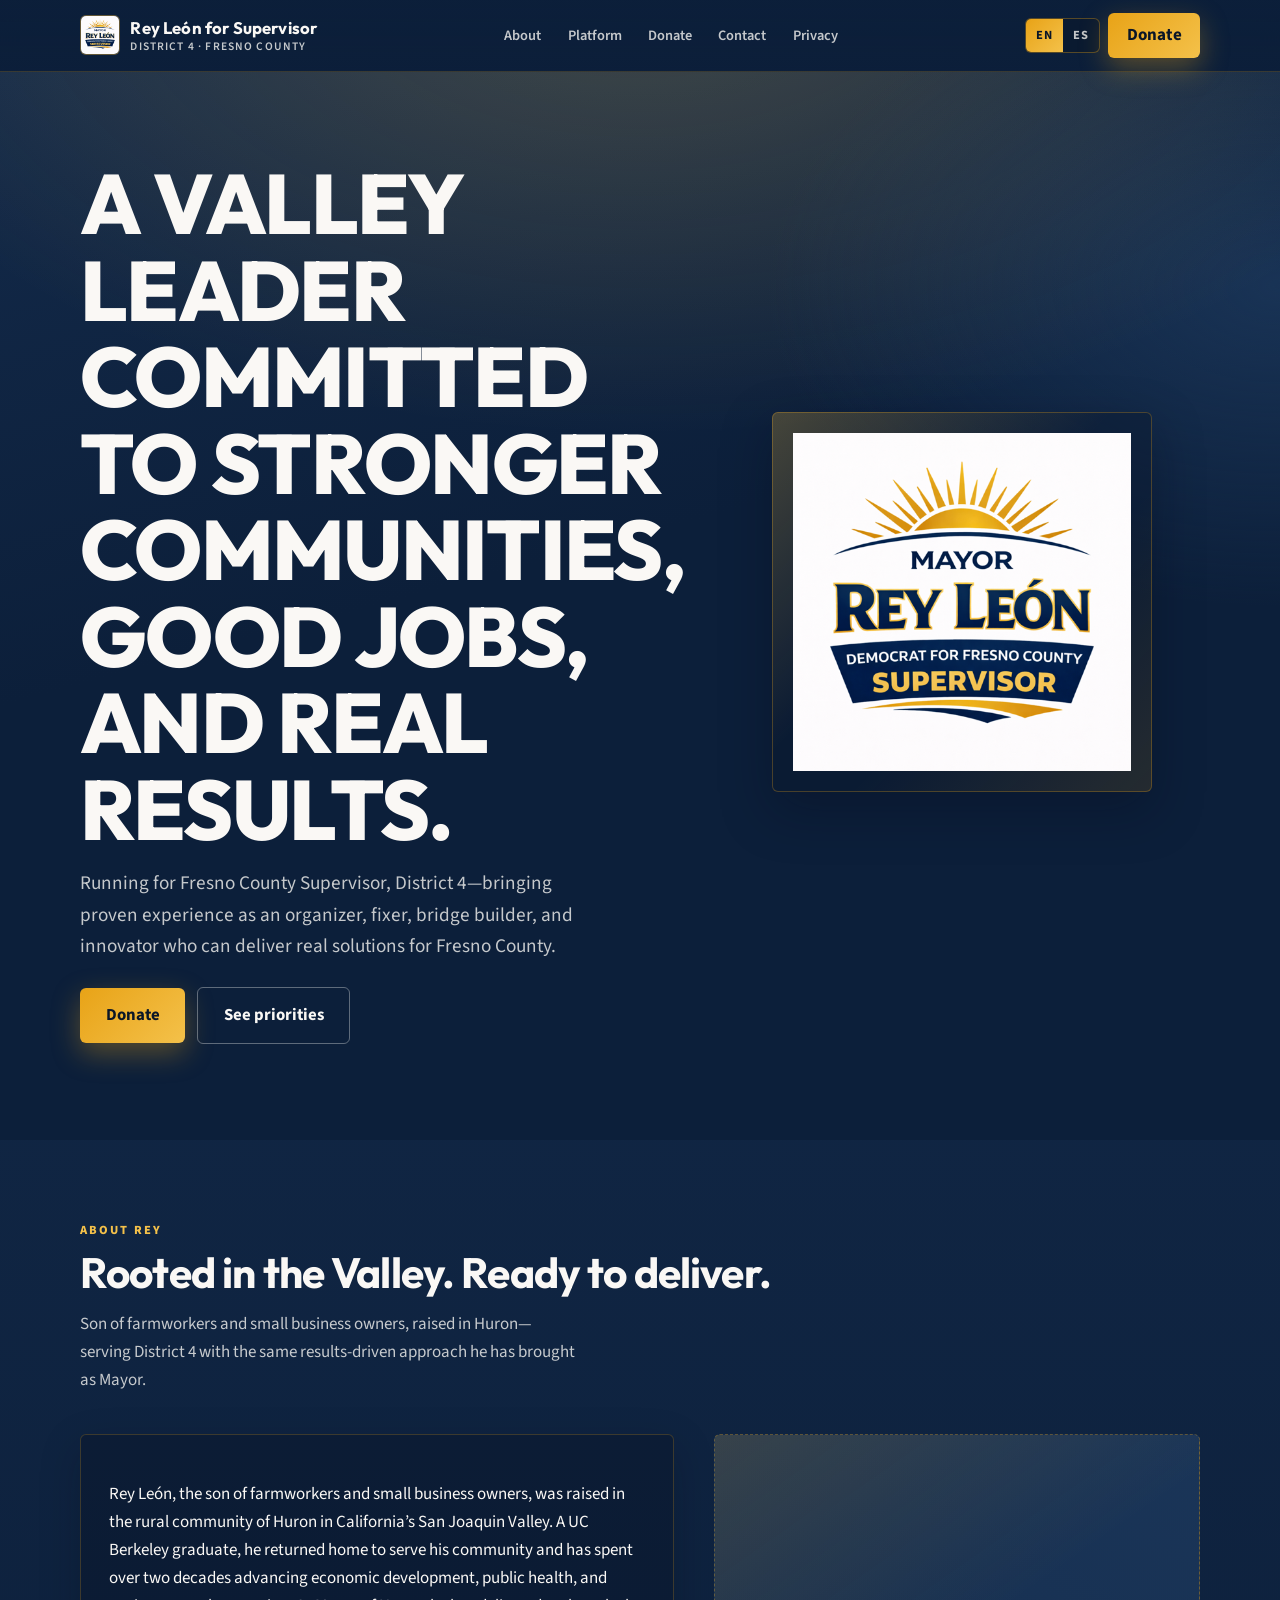
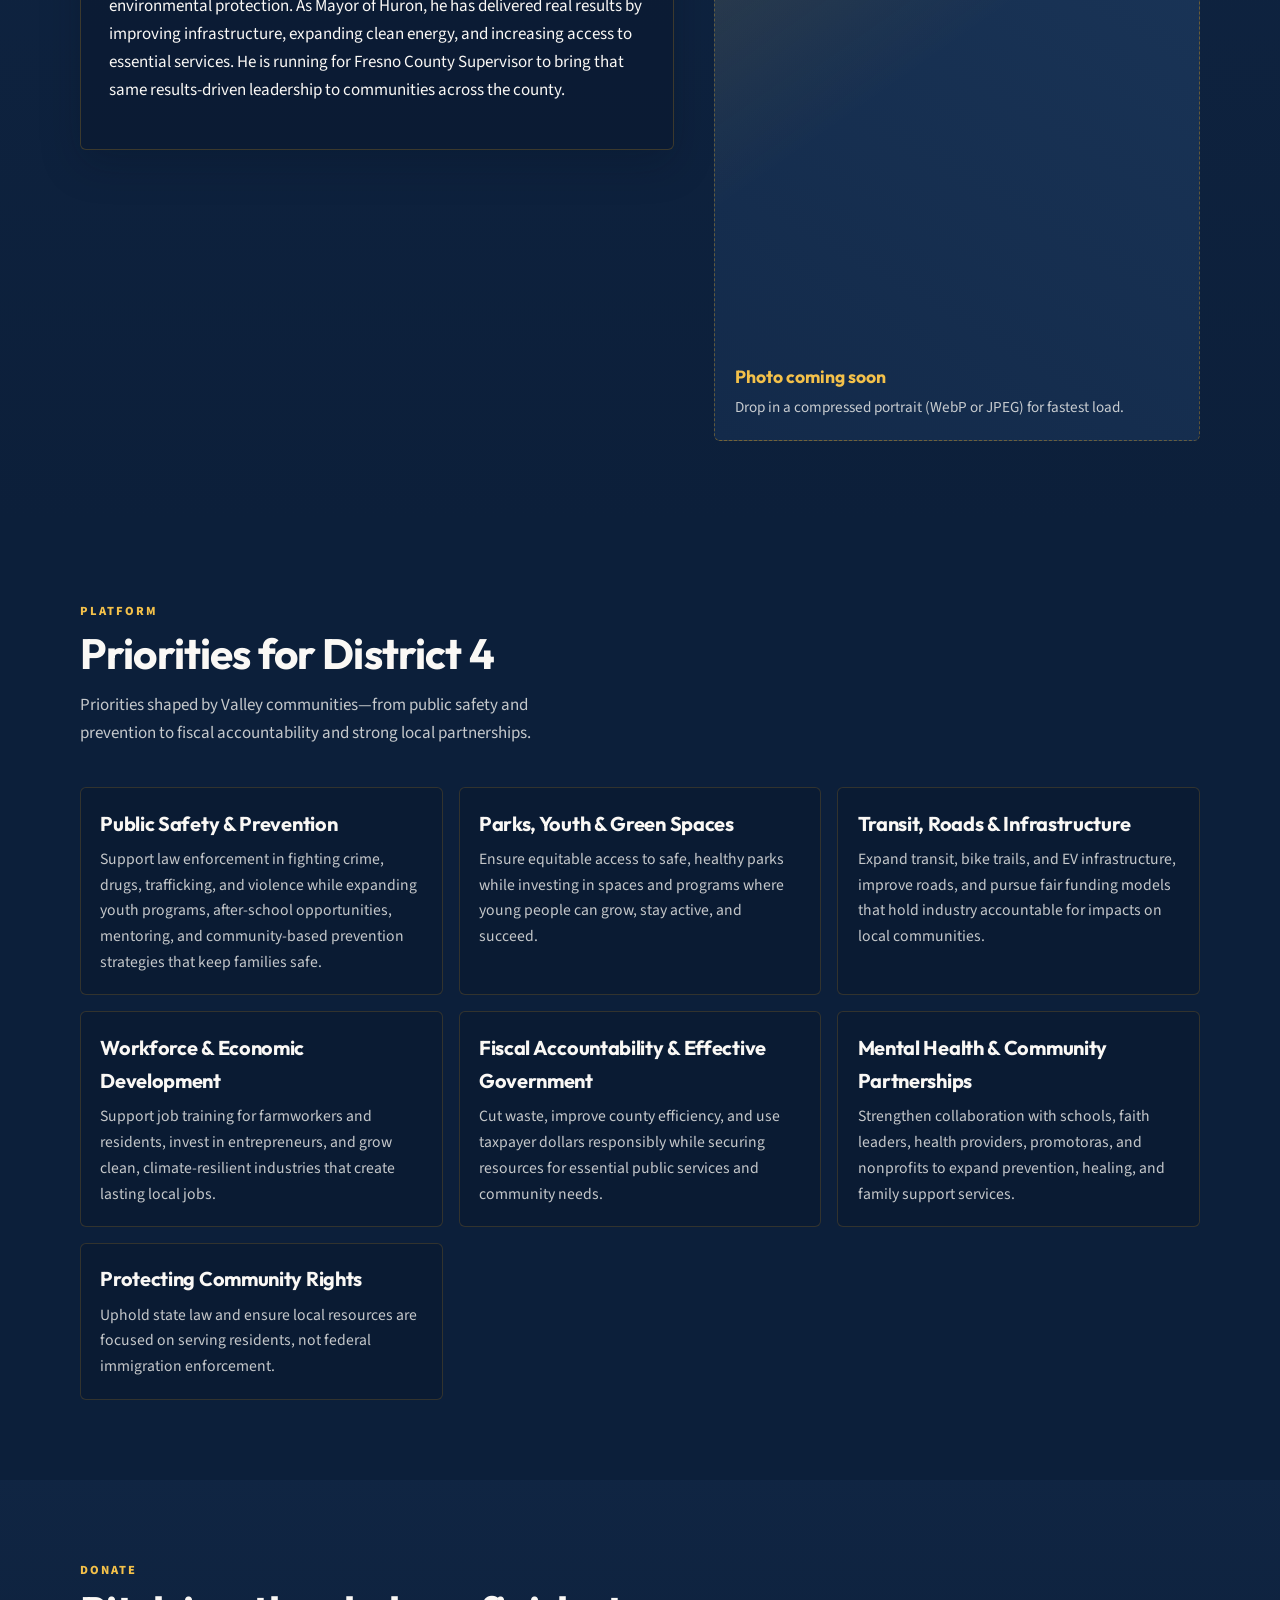
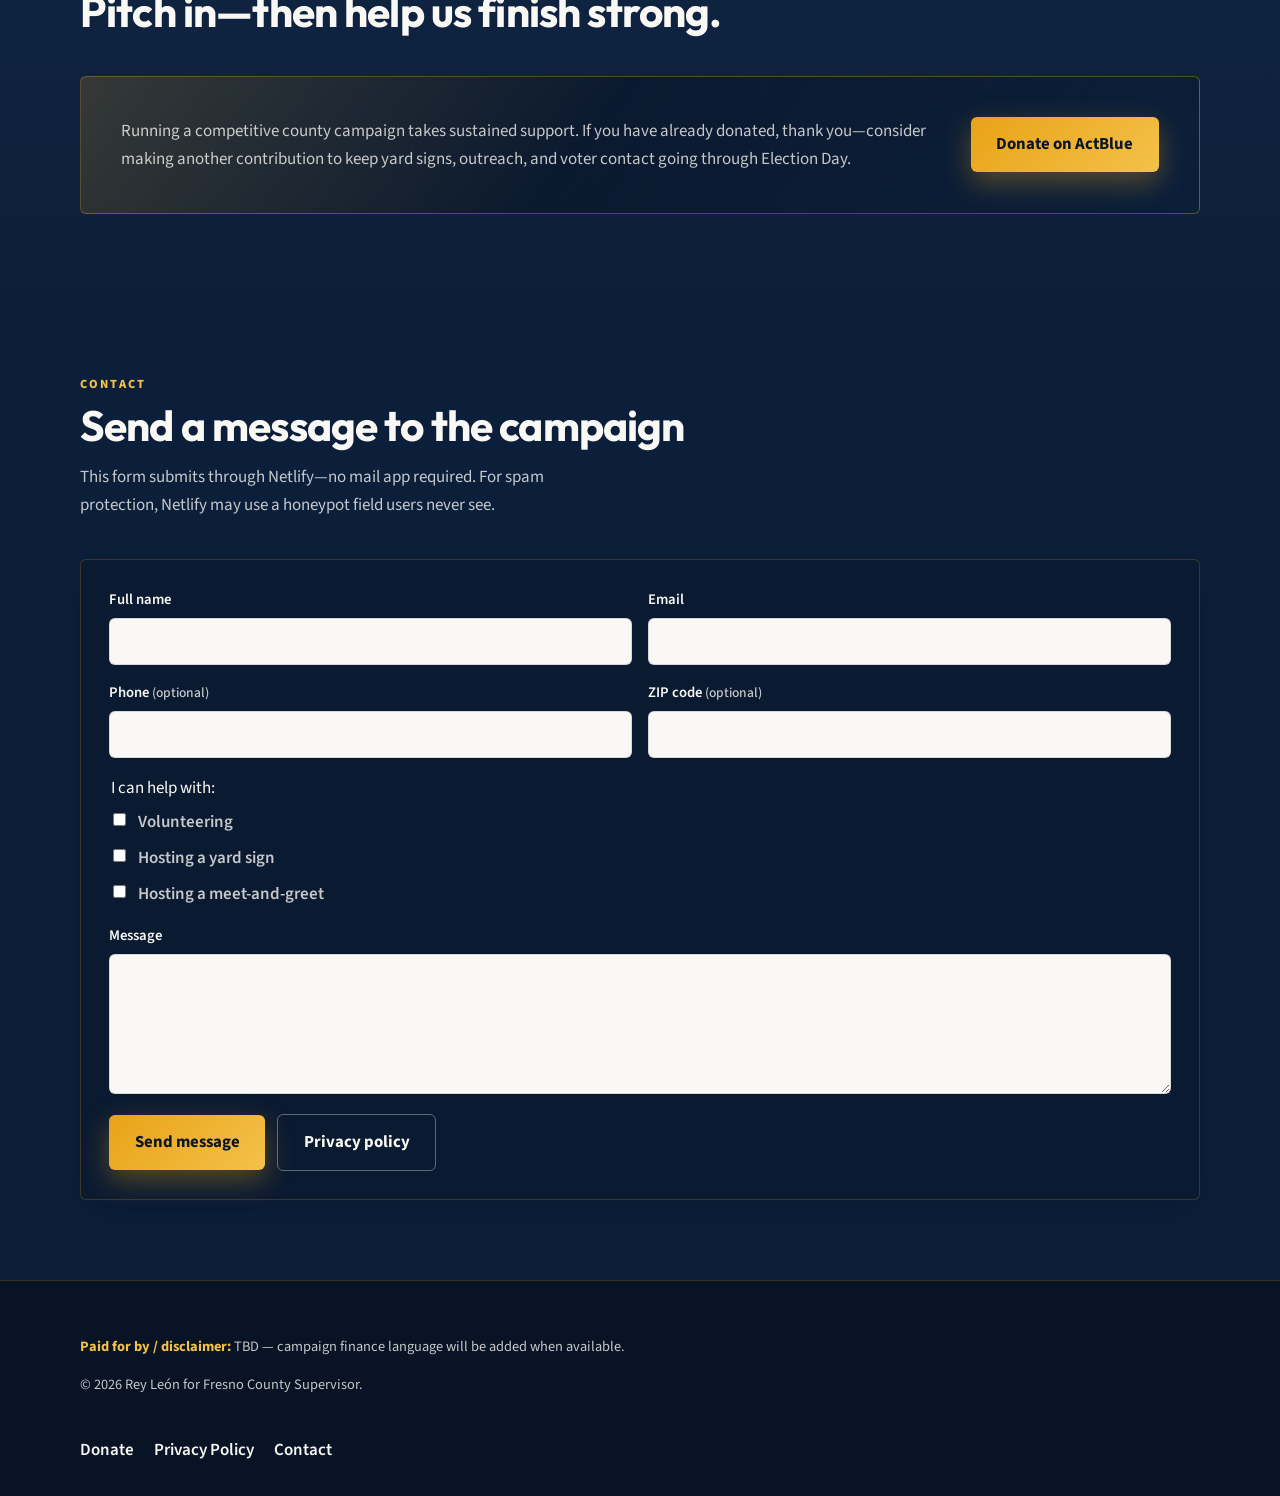
==== index.html @ c501a30a "updating buttons" ====
<!DOCTYPE html>
<html lang="en" data-lang="en">
  <head>
    <meta charset="utf-8" />
    <meta name="viewport" content="width=device-width, initial-scale=1" />
    <title>Rey León for Fresno County Supervisor — District 4</title>
    <meta
      name="description"
      content="Rey León for Fresno County Supervisor, District 4—a Valley leader committed to stronger communities, good jobs, and real results."
    />
    <link rel="preconnect" href="https://fonts.googleapis.com" />
    <link rel="preconnect" href="https://fonts.gstatic.com" crossorigin />
    <link
      href="https://fonts.googleapis.com/css2?family=Outfit:wght@600;700;800&family=Source+Sans+3:ital,wght@0,400;0,600;0,700;1,400&display=swap"
      rel="stylesheet"
    />
    <link rel="stylesheet" href="css/styles.css" />
    <link rel="icon" href="assets/images/campaign-logo.png" type="image/png" />
  </head>
  <body>
    <a class="skip-link" href="#main">Skip to content</a>

    <header class="site-header">
      <div class="header-inner">
        <a class="brand" href="./">
          <img
            class="brand-mark"
            src="assets/images/campaign-logo.png"
            width="80"
            height="80"
            alt=""
            decoding="async"
          />
          <span class="brand-text">
            <span class="brand-text-main lang-en-only">Rey León for Supervisor</span>
            <span class="brand-text-main lang-es-only">Rey León para Supervisor</span>
            <small class="brand-text-sub lang-en-only">District 4 · Fresno County</small>
            <small class="brand-text-sub lang-es-only">Distrito 4 · Condado de Fresno</small>
          </span>
        </a>

        <nav class="nav-desktop" aria-label="Primary">
          <a href="#about" class="lang-en-only">About</a>
          <a href="#about" class="lang-es-only">Acerca</a>
          <a href="#platform" class="lang-en-only">Platform</a>
          <a href="#platform" class="lang-es-only">Plataforma</a>
          <a href="#donate" class="lang-en-only">Donate</a>
          <a href="#donate" class="lang-es-only">Donar</a>
          <a href="#contact" class="lang-en-only">Contact</a>
          <a href="#contact" class="lang-es-only">Contacto</a>
          <a href="privacy.html" class="lang-en-only">Privacy</a>
          <a href="privacy.html" class="lang-es-only">Privacidad</a>
        </nav>

        <div class="header-actions">
          <div class="lang-switch lang-switch--desktop" role="group" aria-label="Language">
            <button type="button" data-lang-toggle="en">EN</button>
            <button type="button" data-lang-toggle="es">ES</button>
          </div>
          <a
            class="btn btn-primary btn-header-donate lang-en-only"
            href="https://secure.actblue.com/donate/rey-leon-1"
            rel="noopener noreferrer"
            target="_blank"
            >Donate</a
          >
          <a
            class="btn btn-primary btn-header-donate lang-es-only"
            href="https://secure.actblue.com/donate/rey-leon-1"
            rel="noopener noreferrer"
            target="_blank"
            >Donar</a
          >
          <nav class="mobile-nav" aria-label="Mobile">
            <details class="mobile-nav-details">
              <summary class="nav-mobile-toggle">
                <span class="hamburger" aria-hidden="true">
                  <span></span>
                  <span></span>
                  <span></span>
                </span>
                <span class="visually-hidden lang-en-only">Open menu</span>
                <span class="visually-hidden lang-es-only">Abrir menú</span>
              </summary>
              <div class="mobile-nav-panel">
                <div class="mobile-nav-panel-top">
                  <p class="mobile-nav-lang-label lang-en-only">Language</p>
                  <p class="mobile-nav-lang-label lang-es-only">Idioma</p>
                  <div class="lang-switch lang-switch--panel" role="group" aria-label="Language">
                    <button type="button" data-lang-toggle="en">EN</button>
                    <button type="button" data-lang-toggle="es">ES</button>
                  </div>
                </div>
                <a href="#about" class="lang-en-only">About Rey</a>
                <a href="#about" class="lang-es-only">Acerca de Rey</a>
                <a href="#platform" class="lang-en-only">Platform</a>
                <a href="#platform" class="lang-es-only">Plataforma</a>
                <a href="#donate" class="lang-en-only">Donate</a>
                <a href="#donate" class="lang-es-only">Donar</a>
                <a href="#contact" class="lang-en-only">Contact</a>
                <a href="#contact" class="lang-es-only">Contacto</a>
                <a href="privacy.html" class="lang-en-only">Privacy Policy</a>
                <a href="privacy.html" class="lang-es-only">Política de privacidad</a>
              </div>
            </details>
          </nav>
        </div>
      </div>
    </header>

    <main id="main">
      <section class="hero" aria-labelledby="hero-heading">
        <div class="hero-bg" data-parallax aria-hidden="true"></div>
        <div class="hero-inner">
          <div class="hero-copy" data-reveal>
            <h1 id="hero-heading">
              <span class="lang-en-only"
                >A Valley leader committed to stronger communities, good jobs, and real
                results.</span
              >
              <span class="lang-es-only"
                >Un líder del valle comprometido con comunidades más fuertes, buenos empleos y
                resultados reales.</span
              >
            </h1>
            <p class="hero-lead lang-en-only">
              Running for Fresno County Supervisor, District 4—bringing proven experience as an
              organizer, fixer, bridge builder, and innovator who can deliver real solutions for
              Fresno County.
            </p>
            <p class="hero-lead lang-es-only">
              Se postula para Supervisor del Condado de Fresno, Distrito 4, con experiencia
              comprobada como organizador, solucionador de problemas, constructor de puentes e
              innovador que cumple resultados para el Condado de Fresno.
            </p>
            <div class="hero-ctas">
              <a
                class="btn btn-primary btn-large lang-en-only"
                href="https://secure.actblue.com/donate/rey-leon-1"
                rel="noopener noreferrer"
                target="_blank"
                >Donate</a
              >
              <a
                class="btn btn-primary btn-large lang-es-only"
                href="https://secure.actblue.com/donate/rey-leon-1"
                rel="noopener noreferrer"
                target="_blank"
                >Donar</a
              >
              <a class="btn btn-ghost btn-large" href="#platform">
                <span class="lang-en-only">See priorities</span>
                <span class="lang-es-only">Ver prioridades</span>
              </a>
            </div>
          </div>
          <div class="hero-visual" data-reveal>
            <div class="hero-logo-wrap">
              <img
                class="hero-logo"
                src="assets/images/campaign-logo.png"
                alt="Rey León, Democrat for Fresno County Supervisor"
                width="760"
                height="900"
                decoding="async"
                fetchpriority="high"
              />
            </div>
          </div>
        </div>
      </section>

      <section id="about" class="section section-alt" aria-labelledby="about-heading">
        <div class="section-inner">
          <header class="section-head" data-reveal>
            <p class="section-kicker lang-en-only">About Rey</p>
            <p class="section-kicker lang-es-only">Acerca de Rey</p>
            <h2 class="section-title" id="about-heading">
              <span class="lang-en-only">Rooted in the Valley. Ready to deliver.</span>
              <span class="lang-es-only">Arraigado en el Valle. Listo para cumplir.</span>
            </h2>
            <p class="section-intro lang-en-only">
              Son of farmworkers and small business owners, raised in Huron—serving District 4
              with the same results-driven approach he has brought as Mayor.
            </p>
            <p class="section-intro lang-es-only">
              Hijo de trabajadores agrícolas y pequeños empresarios, criado en Huron—sirviendo al
              Distrito 4 con el mismo enfoque en resultados que ha llevado como alcalde.
            </p>
          </header>
          <div class="split">
            <div class="card" data-reveal>
              <p class="lang-en-only">
                Rey León, the son of farmworkers and small business owners, was raised in the
                rural community of Huron in California’s San Joaquin Valley. A UC Berkeley
                graduate, he returned home to serve his community and has spent over two decades
                advancing economic development, public health, and environmental protection. As
                Mayor of Huron, he has delivered real results by improving infrastructure,
                expanding clean energy, and increasing access to essential services. He is
                running for Fresno County Supervisor to bring that same results-driven
                leadership to communities across the county.
              </p>
              <p class="lang-es-only">
                Rey León, hijo de trabajadores agrícolas y pequeños empresarios, creció en la
                comunidad rural de Huron en el Valle de San Joaquín, California. Graduado de UC
                Berkeley, regresó a su comunidad y ha dedicado más de dos décadas a impulsar el
                desarrollo económico, la salud pública y la protección ambiental. Como alcalde de
                Huron, ha logrado resultados reales al mejorar la infraestructura, ampliar la
                energía limpia y aumentar el acceso a servicios esenciales. Hoy se postula para
                Supervisor del Condado de Fresno para llevar ese mismo liderazgo enfocado en
                resultados a comunidades en todo el condado.
              </p>
            </div>
            <aside data-reveal>
              <div class="placeholder-photo" role="img" aria-label="Photo placeholder">
                <div>
                  <strong class="lang-en-only">Photo coming soon</strong>
                  <strong class="lang-es-only">Foto próximamente</strong>
                  <span class="lang-en-only"
                    >Drop in a compressed portrait (WebP or JPEG) for fastest load.</span
                  >
                  <span class="lang-es-only"
                    >Añada un retrato comprimido (WebP o JPEG) para carga rápida.</span
                  >
                </div>
              </div>
            </aside>
          </div>
        </div>
      </section>

      <section id="platform" class="section" aria-labelledby="platform-heading">
        <div class="section-inner">
          <header class="section-head" data-reveal>
            <p class="section-kicker lang-en-only">Platform</p>
            <p class="section-kicker lang-es-only">Plataforma</p>
            <h2 class="section-title" id="platform-heading">
              <span class="lang-en-only">Priorities for District 4</span>
              <span class="lang-es-only">Prioridades para el Distrito 4</span>
            </h2>
            <p class="section-intro lang-en-only">
              Priorities shaped by Valley communities—from public safety and prevention to
              fiscal accountability and strong local partnerships.
            </p>
            <p class="section-intro lang-es-only">
              Prioridades moldeadas por las comunidades del valle: desde la seguridad y la
              prevención hasta la rendición de cuentas fiscal y alianzas locales sólidas.
            </p>
          </header>
          <div class="platform-grid">
            <article class="platform-item" data-reveal>
              <h3 class="lang-en-only">Public Safety &amp; Prevention</h3>
              <h3 class="lang-es-only">Seguridad y Prevención</h3>
              <p class="lang-en-only">
                Support law enforcement in fighting crime, drugs, trafficking, and violence while
                expanding youth programs, after-school opportunities, mentoring, and
                community-based prevention strategies that keep families safe.
              </p>
              <p class="lang-es-only">
                Apoyar a nuestras agencias del orden en la lucha contra el crimen, las drogas, la
                trata de personas y la violencia, mientras ampliamos programas juveniles,
                actividades después de clases, mentoría y estrategias de prevención comunitaria
                que mantengan seguras a nuestras familias.
              </p>
            </article>
            <article class="platform-item" data-reveal>
              <h3 class="lang-en-only">Parks, Youth &amp; Green Spaces</h3>
              <h3 class="lang-es-only">Parques, Juventud y Espacios Verdes</h3>
              <p class="lang-en-only">
                Ensure equitable access to safe, healthy parks while investing in spaces and
                programs where young people can grow, stay active, and succeed.
              </p>
              <p class="lang-es-only">
                Garantizar acceso equitativo a parques seguros y saludables, mientras invertimos
                en espacios y programas donde los jóvenes puedan crecer, mantenerse activos y
                salir adelante.
              </p>
            </article>
            <article class="platform-item" data-reveal>
              <h3 class="lang-en-only">Transit, Roads &amp; Infrastructure</h3>
              <h3 class="lang-es-only">Transporte, Calles e Infraestructura</h3>
              <p class="lang-en-only">
                Expand transit, bike trails, and EV infrastructure, improve roads, and pursue
                fair funding models that hold industry accountable for impacts on local
                communities.
              </p>
              <p class="lang-es-only">
                Ampliar el transporte público, ciclovías e infraestructura para vehículos
                eléctricos, mejorar calles y buscar modelos de financiamiento justos que
                responsabilicen a la industria por su impacto en nuestras comunidades.
              </p>
            </article>
            <article class="platform-item" data-reveal>
              <h3 class="lang-en-only">Workforce &amp; Economic Development</h3>
              <h3 class="lang-es-only">Desarrollo Laboral y Económico</h3>
              <p class="lang-en-only">
                Support job training for farmworkers and residents, invest in entrepreneurs, and
                grow clean, climate-resilient industries that create lasting local jobs.
              </p>
              <p class="lang-es-only">
                Apoyar capacitación laboral para trabajadores agrícolas y residentes, invertir en
                emprendedores y fortalecer industrias limpias y resilientes que crean empleos
                locales duraderos.
              </p>
            </article>
            <article class="platform-item" data-reveal>
              <h3 class="lang-en-only">Fiscal Accountability &amp; Effective Government</h3>
              <h3 class="lang-es-only">Responsabilidad Fiscal y Gobierno Eficiente</h3>
              <p class="lang-en-only">
                Cut waste, improve county efficiency, and use taxpayer dollars responsibly while
                securing resources for essential public services and community needs.
              </p>
              <p class="lang-es-only">
                Reducir desperdicios, mejorar la eficiencia del condado y usar responsablemente
                los fondos públicos, mientras aseguramos recursos para servicios esenciales y
                necesidades comunitarias.
              </p>
            </article>
            <article class="platform-item" data-reveal>
              <h3 class="lang-en-only">Mental Health &amp; Community Partnerships</h3>
              <h3 class="lang-es-only">Salud Mental y Alianzas Comunitarias</h3>
              <p class="lang-en-only">
                Strengthen collaboration with schools, faith leaders, health providers,
                promotoras, and nonprofits to expand prevention, healing, and family support
                services.
              </p>
              <p class="lang-es-only">
                Fortalecer la colaboración con escuelas, líderes religiosos, proveedores de salud,
                promotoras y organizaciones comunitarias para ampliar prevención, sanación y
                apoyo a las familias.
              </p>
            </article>
            <article class="platform-item" data-reveal>
              <h3 class="lang-en-only">Protecting Community Rights</h3>
              <h3 class="lang-es-only">Protegiendo los Derechos de la Comunidad</h3>
              <p class="lang-en-only">
                Uphold state law and ensure local resources are focused on serving residents, not
                federal immigration enforcement.
              </p>
              <p class="lang-es-only">
                Defender la ley estatal y asegurar que los recursos locales se enfoquen en
                servir a los residentes, no en la aplicación federal de inmigración.
              </p>
            </article>
          </div>
        </div>
      </section>

      <section id="donate" class="section section-alt" aria-labelledby="donate-heading">
        <div class="section-inner" data-reveal>
          <header class="section-head">
            <p class="section-kicker lang-en-only">Donate</p>
            <p class="section-kicker lang-es-only">Donar</p>
            <h2 class="section-title" id="donate-heading">
              <span class="lang-en-only">Pitch in—then help us finish strong.</span>
              <span class="lang-es-only">Contribuya y ayúdenos a cerrar fuerte.</span>
            </h2>
          </header>
          <div class="donate-panel">
            <div>
              <p class="lang-en-only">
                Running a competitive county campaign takes sustained support. If you have
                already donated, thank you—consider making another contribution to keep yard
                signs, outreach, and voter contact going through Election Day.
              </p>
              <p class="lang-es-only">
                Una campaña competitiva a nivel de condado requiere apoyo sostenido. Si ya
                donó, gracias: considere otra contribución para mantener lonas, alcance
                comunitario y contacto con votantes hasta el día de la elección.
              </p>
            </div>
            <div>
              <a
                class="btn btn-primary btn-large"
                href="https://secure.actblue.com/donate/rey-leon-1"
                rel="noopener noreferrer"
                target="_blank"
              >
                <span class="lang-en-only">Donate on ActBlue</span>
                <span class="lang-es-only">Donar en ActBlue</span>
              </a>
            </div>
          </div>
        </div>
      </section>

      <section id="contact" class="section" aria-labelledby="contact-heading">
        <div class="section-inner">
          <header class="section-head" data-reveal>
            <p class="section-kicker lang-en-only">Contact</p>
            <p class="section-kicker lang-es-only">Contacto</p>
            <h2 class="section-title" id="contact-heading">
              <span class="lang-en-only">Send a message to the campaign</span>
              <span class="lang-es-only">Envíe un mensaje a la campaña</span>
            </h2>
            <p class="section-intro lang-en-only">
              This form submits through Netlify—no mail app required. For spam protection,
              Netlify may use a honeypot field users never see.
            </p>
            <p class="section-intro lang-es-only">
              Este formulario se envía por Netlify; no se abre el correo. Para protección
              antispam, Netlify puede usar un campo trampa invisible.
            </p>
          </header>

          <div class="card" data-reveal>
            <form
              id="contact-form"
              name="contact"
              method="POST"
              data-netlify="true"
              netlify-honeypot="bot-field"
              action="thanks.html"
            >
              <input type="hidden" name="form-name" value="contact" />
              <p class="hidden-honeypot">
                <label>
                  Do not fill this out: <input name="bot-field" autocomplete="off" />
                </label>
              </p>

              <div class="form-grid two">
                <label class="field">
                  <span class="lang-en-only">Full name</span>
                  <span class="lang-es-only">Nombre completo</span>
                  <input type="text" name="name" autocomplete="name" required />
                </label>
                <label class="field">
                  <span class="lang-en-only">Email</span>
                  <span class="lang-es-only">Correo electrónico</span>
                  <input type="email" name="email" autocomplete="email" required />
                </label>
              </div>

              <div class="form-grid two" style="margin-top: 1rem">
                <label class="field">
                  <span class="lang-en-only">Phone <span class="hint">(optional)</span></span>
                  <span class="lang-es-only">Teléfono <span class="hint">(opcional)</span></span>
                  <input type="tel" name="phone" autocomplete="tel" />
                </label>
                <label class="field">
                  <span class="lang-en-only">ZIP code <span class="hint">(optional)</span></span>
                  <span class="lang-es-only">Código postal <span class="hint">(opcional)</span></span>
                  <input type="text" name="zip" inputmode="numeric" autocomplete="postal-code" />
                </label>
              </div>

              <fieldset
                class="check-grid"
                style="margin-top: 1rem; border: 0; padding: 0; margin-inline: 0"
              >
                <legend class="field" style="margin-bottom: 0.35rem">
                  <span class="lang-en-only">I can help with:</span>
                  <span class="lang-es-only">Puedo ayudar con:</span>
                </legend>
                <label class="check-row">
                  <input type="checkbox" name="help_volunteer" value="yes" />
                  <span class="lang-en-only">Volunteering</span>
                  <span class="lang-es-only">Voluntariado</span>
                </label>
                <label class="check-row">
                  <input type="checkbox" name="help_yard_sign" value="yes" />
                  <span class="lang-en-only">Hosting a yard sign</span>
                  <span class="lang-es-only">Colocar un letrero en el jardín</span>
                </label>
                <label class="check-row">
                  <input type="checkbox" name="help_host" value="yes" />
                  <span class="lang-en-only">Hosting a meet-and-greet</span>
                  <span class="lang-es-only">Organizar un encuentro</span>
                </label>
              </fieldset>

              <label class="field" style="margin-top: 1rem">
                <span class="lang-en-only">Message</span>
                <span class="lang-es-only">Mensaje</span>
                <textarea name="message" required></textarea>
              </label>

              <div class="form-actions">
                <button class="btn btn-primary btn-large" type="submit">
                  <span class="lang-en-only">Send message</span>
                  <span class="lang-es-only">Enviar mensaje</span>
                </button>
                <a class="btn btn-ghost btn-large" href="privacy.html">
                  <span class="lang-en-only">Privacy policy</span>
                  <span class="lang-es-only">Política de privacidad</span>
                </a>
              </div>
            </form>
          </div>
        </div>
      </section>
    </main>

    <footer class="site-footer">
      <div class="footer-inner">
        <div class="footer-meta">
          <p class="lang-en-only">
            <strong>Paid for by / disclaimer:</strong> TBD — campaign finance language will be
            added when available.
          </p>
          <p class="lang-es-only">
            <strong>Financiado por / aviso:</strong> pendiente — se añadirá el texto legal
            cuando esté disponible.
          </p>
          <p style="margin-top: 0.5rem">
            © <span data-year></span>
            <span class="lang-en-only">Rey León for Fresno County Supervisor.</span>
            <span class="lang-es-only">Rey León para Supervisor del Condado de Fresno.</span>
          </p>
        </div>
        <nav class="footer-links" aria-label="Footer">
          <a href="https://secure.actblue.com/donate/rey-leon-1" rel="noopener noreferrer" target="_blank">
            <span class="lang-en-only">Donate</span>
            <span class="lang-es-only">Donar</span>
          </a>
          <a href="privacy.html">
            <span class="lang-en-only">Privacy Policy</span>
            <span class="lang-es-only">Política de privacidad</span>
          </a>
          <a href="#contact">
            <span class="lang-en-only">Contact</span>
            <span class="lang-es-only">Contacto</span>
          </a>
        </nav>
      </div>
    </footer>

    <script src="js/main.js" defer></script>
  </body>
</html>
---- css/styles.css ----
/* Rey León — Fresno County Supervisor District 4 */
:root {
  --color-navy: #0c1f3a;
  --color-navy-mid: #132a4a;
  --color-navy-soft: #1a3558;
  --color-gold: #e8a317;
  --color-gold-bright: #f4c14a;
  --color-gold-deep: #c5850a;
  --color-white: #faf8f5;
  --color-muted: rgba(250, 248, 245, 0.78);
  --color-ink: #0a1628;
  --font-display: "Outfit", system-ui, -apple-system, sans-serif;
  --font-body: "Source Sans 3", system-ui, -apple-system, sans-serif;
  --shadow-soft: 0 18px 50px rgba(5, 12, 28, 0.35);
  /* Shared corner treatment (~6px): buttons, cards, panels, inputs */
  --radius: 6px;
  --radius-lg: var(--radius);
  --radius-md: var(--radius);
  --max: 1120px;
  --header-h: 72px;
}

*,
*::before,
*::after {
  box-sizing: border-box;
}

html {
  scroll-behavior: smooth;
}

@media (prefers-reduced-motion: reduce) {
  html {
    scroll-behavior: auto;
  }
}

body {
  margin: 0;
  font-family: var(--font-body);
  font-size: 1.0625rem;
  line-height: 1.65;
  color: var(--color-white);
  background: var(--color-navy);
  -webkit-font-smoothing: antialiased;
}

img {
  max-width: 100%;
  height: auto;
  display: block;
}

a {
  color: var(--color-gold-bright);
  text-decoration-thickness: 1px;
  text-underline-offset: 3px;
}

a:hover {
  color: var(--color-white);
}

:focus-visible {
  outline: 3px solid var(--color-gold-bright);
  outline-offset: 2px;
}

.skip-link {
  position: absolute;
  left: -9999px;
  top: 0;
  padding: 0.75rem 1.25rem;
  background: var(--color-gold);
  color: var(--color-ink);
  font-weight: 700;
  z-index: 1000;
}

.skip-link:focus {
  left: 1rem;
  top: 1rem;
}

.visually-hidden {
  position: absolute;
  width: 1px;
  height: 1px;
  padding: 0;
  margin: -1px;
  overflow: hidden;
  clip: rect(0, 0, 0, 0);
  white-space: nowrap;
  border: 0;
}

.hidden-honeypot {
  position: absolute;
  left: -10000px;
  top: auto;
  width: 1px;
  height: 1px;
  overflow: hidden;
}

/* Language blocks */
html[data-lang="en"] .lang-es-only {
  display: none !important;
}

html[data-lang="es"] .lang-en-only {
  display: none !important;
}

.site-header {
  position: sticky;
  top: 0;
  z-index: 50;
  min-height: var(--header-h);
  height: auto;
  padding-block: 0.35rem;
  display: flex;
  align-items: center;
  background: linear-gradient(
    180deg,
    rgba(12, 31, 58, 0.96) 0%,
    rgba(12, 31, 58, 0.88) 100%
  );
  backdrop-filter: blur(12px);
  border-bottom: 1px solid rgba(232, 163, 23, 0.2);
  transition: box-shadow 0.25s ease, border-color 0.25s ease;
}

.site-header.is-scrolled {
  box-shadow: var(--shadow-soft);
  border-bottom-color: rgba(232, 163, 23, 0.35);
}

.header-inner {
  width: min(100% - 1.25rem, var(--max));
  margin-inline: auto;
  display: flex;
  align-items: center;
  justify-content: space-between;
  gap: 0.65rem;
}

@media (min-width: 880px) {
  .header-inner {
    width: min(100% - 2rem, var(--max));
    gap: 1rem;
  }
}

.brand {
  display: flex;
  align-items: center;
  gap: 0.5rem;
  min-width: 0;
  flex: 1;
  color: var(--color-white);
  text-decoration: none;
  font-family: var(--font-display);
  font-weight: 700;
  letter-spacing: 0.01em;
}

@media (min-width: 880px) {
  .brand {
    flex: 0 1 auto;
    gap: 0.65rem;
  }
}

.brand-mark {
  width: 40px;
  height: 40px;
  flex-shrink: 0;
  border-radius: var(--radius-md);
  object-fit: contain;
  background: rgba(250, 248, 245, 0.08);
  border: 1px solid rgba(232, 163, 23, 0.35);
}

@media (max-width: 879px) {
  .brand-mark {
    width: 36px;
    height: 36px;
    border-radius: var(--radius-md);
  }
}

.brand-text {
  min-width: 0;
  line-height: 1.15;
}

.brand-text-main {
  display: block;
  font-size: clamp(0.8rem, 3.1vw, 1.05rem);
  line-height: 1.18;
  font-weight: 700;
}

.brand-text-sub {
  display: block;
  margin-top: 0.12rem;
  font-family: var(--font-body);
  font-weight: 600;
  font-size: clamp(0.58rem, 2.35vw, 0.72rem);
  letter-spacing: 0.1em;
  text-transform: uppercase;
  color: var(--color-muted);
}

.nav-desktop {
  display: none;
  align-items: center;
  gap: 0.35rem;
}

@media (min-width: 880px) {
  .nav-desktop {
    display: flex;
  }
}

.nav-desktop a {
  color: var(--color-muted);
  text-decoration: none;
  font-weight: 600;
  font-size: 0.9rem;
  padding: 0.45rem 0.65rem;
  border-radius: var(--radius-md);
}

.nav-desktop a:hover {
  color: var(--color-white);
  background: rgba(232, 163, 23, 0.12);
}

.header-actions {
  display: flex;
  align-items: center;
  gap: 0.45rem;
  flex-shrink: 0;
}

@media (min-width: 880px) {
  .header-actions {
    gap: 0.5rem;
  }
}

@media (max-width: 879px) {
  /* Must beat `.lang-switch { display: inline-flex }` (same specificity, later in file). */
  .lang-switch.lang-switch--desktop {
    display: none;
  }

  .btn-header-donate {
    padding: 0.4rem 0.75rem;
    font-size: 0.8125rem;
    white-space: nowrap;
  }
}

.lang-switch {
  display: inline-flex;
  border-radius: var(--radius-md);
  border: 1px solid rgba(232, 163, 23, 0.35);
  overflow: hidden;
  background: rgba(10, 22, 40, 0.5);
}

.lang-switch button {
  font: inherit;
  font-size: 0.78rem;
  font-weight: 700;
  letter-spacing: 0.06em;
  border: none;
  padding: 0.4rem 0.65rem;
  cursor: pointer;
  color: var(--color-muted);
  background: transparent;
}

.lang-switch button.is-active {
  background: linear-gradient(
    135deg,
    var(--color-gold) 0%,
    var(--color-gold-bright) 100%
  );
  color: var(--color-ink);
}

.btn {
  display: inline-flex;
  align-items: center;
  justify-content: center;
  gap: 0.4rem;
  font: inherit;
  font-weight: 700;
  text-decoration: none;
  border: none;
  cursor: pointer;
  border-radius: var(--radius-md);
  padding: 0.55rem 1.15rem;
  transition: transform 0.15s ease, box-shadow 0.2s ease, background 0.2s ease;
}

.btn:active {
  transform: translateY(1px);
}

.btn-primary {
  background: linear-gradient(
    135deg,
    var(--color-gold) 0%,
    var(--color-gold-bright) 100%
  );
  color: var(--color-ink);
  box-shadow: 0 10px 28px rgba(232, 163, 23, 0.35);
}

.btn-primary:hover {
  background: linear-gradient(
    135deg,
    var(--color-gold-bright) 0%,
    var(--color-gold) 100%
  );
  color: var(--color-ink);
}

.btn-ghost {
  background: transparent;
  color: var(--color-white);
  border: 1px solid rgba(250, 248, 245, 0.35);
}

.btn-ghost:hover {
  border-color: var(--color-gold-bright);
  color: var(--color-gold-bright);
}

.btn-large {
  padding: 0.85rem 1.6rem;
  font-size: 1.05rem;
}

.form-actions {
  margin-top: 1.25rem;
  display: flex;
  flex-wrap: wrap;
  gap: 0.75rem;
  align-items: center;
}

.thanks-ctas {
  margin-top: 1.25rem;
  display: flex;
  flex-wrap: wrap;
  gap: 0.75rem;
  align-items: center;
}

@media (max-width: 879px) {
  .hero-ctas {
    flex-direction: column;
    align-items: stretch;
  }

  .hero-ctas .btn {
    width: 100%;
    justify-content: center;
  }

  .donate-panel > div:last-child {
    width: 100%;
  }

  .donate-panel .btn {
    width: 100%;
    justify-content: center;
  }

  .form-actions {
    flex-direction: column;
    align-items: stretch;
  }

  .form-actions .btn {
    width: 100%;
    justify-content: center;
  }

  .thanks-ctas {
    flex-direction: column;
    align-items: stretch;
  }

  .thanks-ctas .btn {
    width: 100%;
    justify-content: center;
  }
}

.nav-mobile-toggle {
  display: inline-flex;
  align-items: center;
  justify-content: center;
  width: 2.75rem;
  height: 2.75rem;
  border-radius: var(--radius-md);
  border: 1px solid rgba(232, 163, 23, 0.35);
  background: rgba(10, 22, 40, 0.45);
  color: var(--color-white);
  padding: 0;
  cursor: pointer;
  list-style: none;
}

.nav-mobile-toggle::-webkit-details-marker {
  display: none;
}

.hamburger {
  display: flex;
  flex-direction: column;
  justify-content: center;
  gap: 5px;
  width: 1.25rem;
}

.hamburger span {
  display: block;
  height: 2px;
  width: 100%;
  border-radius: 1px;
  background: linear-gradient(
    90deg,
    var(--color-gold-bright) 0%,
    var(--color-gold) 100%
  );
}

.mobile-nav-details[open] .hamburger span:nth-child(1) {
  transform: translateY(7px) rotate(45deg);
}

.mobile-nav-details[open] .hamburger span:nth-child(2) {
  opacity: 0;
}

.mobile-nav-details[open] .hamburger span:nth-child(3) {
  transform: translateY(-7px) rotate(-45deg);
}

.hamburger span {
  transition: transform 0.2s ease, opacity 0.2s ease;
}

@media (prefers-reduced-motion: reduce) {
  .hamburger span {
    transition: none;
  }
}

/* Simple mobile nav: use details/summary in HTML */

.mobile-nav {
  display: block;
}

@media (min-width: 880px) {
  .mobile-nav {
    display: none;
  }
}

.mobile-nav details {
  position: relative;
}

.mobile-nav summary {
  list-style: none;
}

.mobile-nav summary::-webkit-details-marker {
  display: none;
}

.mobile-nav-panel-top {
  padding-bottom: 0.65rem;
  margin-bottom: 0.45rem;
  border-bottom: 1px solid rgba(232, 163, 23, 0.2);
}

.mobile-nav-lang-label {
  margin: 0 0 0.35rem;
  font-size: 0.7rem;
  font-weight: 800;
  letter-spacing: 0.14em;
  text-transform: uppercase;
  color: var(--color-muted);
}

.lang-switch--panel {
  align-self: flex-start;
}

.mobile-nav-panel {
  position: absolute;
  right: 0;
  top: calc(100% + 0.5rem);
  min-width: min(260px, calc(100vw - 2rem));
  padding: 0.75rem;
  border-radius: var(--radius-md);
  background: rgba(12, 31, 58, 0.98);
  border: 1px solid rgba(232, 163, 23, 0.3);
  box-shadow: var(--shadow-soft);
  display: flex;
  flex-direction: column;
  gap: 0.25rem;
}

.mobile-nav-panel a {
  color: var(--color-white);
  text-decoration: none;
  font-weight: 600;
  padding: 0.5rem 0.6rem;
  border-radius: var(--radius-md);
}

.mobile-nav-panel a:hover {
  background: rgba(232, 163, 23, 0.12);
}

.hero {
  position: relative;
  overflow: clip;
  padding: clamp(3rem, 8vw, 5.5rem) 1rem clamp(4rem, 10vw, 6rem);
}

#hero-heading {
  text-transform: uppercase;
}

.hero-bg {
  position: absolute;
  inset: 0;
  background: radial-gradient(
      120% 80% at 50% -10%,
      rgba(244, 193, 74, 0.22) 0%,
      transparent 55%
    ),
    radial-gradient(
      80% 60% at 100% 20%,
      rgba(26, 53, 88, 0.9) 0%,
      transparent 50%
    ),
    linear-gradient(165deg, var(--color-navy-mid) 0%, var(--color-navy) 45%);
  transform: translateY(var(--parallax-y, 0px));
  will-change: transform;
}

@media (prefers-reduced-motion: reduce) {
  .hero-bg {
    transform: none;
    will-change: auto;
  }
}

.hero-inner {
  position: relative;
  width: min(100% - 0rem, var(--max));
  margin-inline: auto;
  display: grid;
  gap: clamp(1.75rem, 4vw, 2.5rem);
  align-items: center;
}

@media (min-width: 900px) {
  .hero-inner {
    grid-template-columns: 1fr 1fr;
  }
}

.hero-copy h1 {
  font-family: var(--font-display);
  font-weight: 800;
  font-size: clamp(3rem, 8.5vw, 5.25rem);
  line-height: 1.03;
  margin: 0 0 1rem;
  letter-spacing: -0.02em;
}

.hero-lead {
  font-size: clamp(1.05rem, 2.2vw, 1.2rem);
  color: var(--color-muted);
  max-width: min(52ch, 100%);
  margin: 0 0 1.5rem;
}

.hero-ctas {
  display: flex;
  flex-wrap: wrap;
  gap: 0.75rem;
  align-items: center;
}

.hero-visual {
  display: flex;
  justify-content: center;
}

.hero-logo-wrap {
  position: relative;
  width: min(100%, 380px);
  padding: 1.25rem;
  border-radius: var(--radius-lg);
  background: rgba(10, 22, 40, 0.35);
  border: 1px solid rgba(232, 163, 23, 0.28);
  box-shadow: var(--shadow-soft);
}

.hero-logo-wrap::after {
  content: "";
  position: absolute;
  inset: -1px;
  border-radius: inherit;
  pointer-events: none;
  background: linear-gradient(
    135deg,
    rgba(244, 193, 74, 0.25) 0%,
    transparent 45%,
    transparent 60%,
    rgba(232, 163, 23, 0.12) 100%
  );
}

.hero-logo {
  position: relative;
  z-index: 1;
  width: 100%;
  height: auto;
}

.section {
  padding: clamp(3.25rem, 7vw, 5rem) 1rem;
}

.section-alt {
  background: linear-gradient(
    180deg,
    rgba(19, 42, 74, 0.55) 0%,
    rgba(12, 31, 58, 0.2) 100%
  );
}

.section-inner {
  width: min(100% - 0rem, var(--max));
  margin-inline: auto;
}

.section-head {
  margin-bottom: clamp(1.75rem, 4vw, 2.5rem);
}

.section-kicker {
  font-size: 0.78rem;
  font-weight: 800;
  letter-spacing: 0.16em;
  text-transform: uppercase;
  color: var(--color-gold-bright);
  margin: 0 0 0.5rem;
}

.section-title {
  font-family: var(--font-display);
  font-weight: 700;
  font-size: clamp(2rem, 4vw, 2.65rem);
  margin: 0;
  line-height: 1.12;
  letter-spacing: -0.02em;
}

.section-intro {
  margin: 0.85rem 0 0;
  max-width: 62ch;
  color: var(--color-muted);
}

.split {
  display: grid;
  gap: clamp(1.75rem, 4vw, 2.5rem);
}

@media (min-width: 860px) {
  .split {
    grid-template-columns: 1.1fr 0.9fr;
    align-items: start;
  }
}

.card {
  border-radius: var(--radius-lg);
  background: rgba(10, 22, 40, 0.45);
  border: 1px solid rgba(232, 163, 23, 0.22);
  padding: clamp(1.25rem, 3vw, 1.75rem);
  box-shadow: 0 14px 40px rgba(5, 12, 28, 0.22);
}

.placeholder-photo {
  aspect-ratio: 4 / 5;
  border-radius: var(--radius-lg);
  background: linear-gradient(
      145deg,
      rgba(232, 163, 23, 0.15) 0%,
      transparent 40%
    ),
    linear-gradient(210deg, var(--color-navy-soft), var(--color-navy-mid));
  border: 1px dashed rgba(232, 163, 23, 0.35);
  display: flex;
  align-items: flex-end;
  padding: 1.25rem;
  color: var(--color-muted);
  font-size: 0.95rem;
}

.placeholder-photo strong {
  display: block;
  color: var(--color-gold-bright);
  font-family: var(--font-display);
  font-weight: 700;
  font-size: 1.1rem;
  margin-bottom: 0.25rem;
}

.platform-grid {
  display: grid;
  gap: 1rem;
}

@media (min-width: 640px) {
  .platform-grid {
    grid-template-columns: repeat(2, 1fr);
  }
}

@media (min-width: 1100px) {
  .platform-grid {
    grid-template-columns: repeat(3, 1fr);
  }
}

.platform-item {
  border-radius: var(--radius-md);
  padding: 1.15rem 1.2rem;
  background: rgba(10, 22, 40, 0.35);
  border: 1px solid rgba(232, 163, 23, 0.18);
  transition: border-color 0.2s ease, transform 0.2s ease;
}

.platform-item:hover {
  border-color: rgba(244, 193, 74, 0.45);
  transform: translateY(-2px);
}

@media (prefers-reduced-motion: reduce) {
  .platform-item:hover {
    transform: none;
  }
}

.platform-item h3 {
  font-family: var(--font-display);
  font-weight: 700;
  font-size: 1.25rem;
  margin: 0 0 0.45rem;
  letter-spacing: -0.015em;
}

.platform-item p {
  margin: 0;
  color: var(--color-muted);
  font-size: 0.98rem;
}

.donate-panel {
  border-radius: var(--radius-lg);
  padding: clamp(1.75rem, 4vw, 2.5rem);
  background: linear-gradient(
    125deg,
    rgba(232, 163, 23, 0.18) 0%,
    rgba(10, 22, 40, 0.65) 45%,
    rgba(12, 31, 58, 0.9) 100%
  );
  border: 1px solid rgba(232, 163, 23, 0.35);
  display: grid;
  gap: 1.25rem;
}

@media (min-width: 720px) {
  .donate-panel {
    grid-template-columns: 1fr auto;
    align-items: center;
  }
}

.donate-panel p {
  margin: 0;
  color: var(--color-muted);
}

.form-grid {
  display: grid;
  gap: 1rem;
}

@media (min-width: 640px) {
  .form-grid.two {
    grid-template-columns: 1fr 1fr;
  }
}

label.field {
  display: flex;
  flex-direction: column;
  gap: 0.35rem;
  font-weight: 600;
  font-size: 0.92rem;
}

label.field span.hint {
  font-weight: 500;
  color: var(--color-muted);
  font-size: 0.85rem;
}

input[type="text"],
input[type="email"],
input[type="tel"],
textarea {
  font: inherit;
  color: var(--color-ink);
  background: var(--color-white);
  border: 1px solid rgba(12, 31, 58, 0.15);
  border-radius: var(--radius-md);
  padding: 0.65rem 0.85rem;
}

textarea {
  min-height: 140px;
  resize: vertical;
}

.check-grid {
  display: grid;
  gap: 0.5rem;
}

.check-row {
  display: flex;
  align-items: flex-start;
  gap: 0.55rem;
  font-weight: 600;
  color: var(--color-muted);
}

.check-row input {
  margin-top: 0.3rem;
  accent-color: var(--color-gold-deep);
}

.site-footer {
  padding: 2.5rem 1rem 2rem;
  border-top: 1px solid rgba(232, 163, 23, 0.2);
  background: rgba(8, 18, 34, 0.85);
}

.footer-inner {
  width: min(100% - 0rem, var(--max));
  margin-inline: auto;
  display: grid;
  gap: 1.5rem;
}

.footer-meta {
  font-size: 0.9rem;
  color: var(--color-muted);
}

.footer-meta strong {
  color: var(--color-gold-bright);
}

.footer-links {
  display: flex;
  flex-wrap: wrap;
  gap: 0.75rem 1.25rem;
}

.footer-links a {
  color: var(--color-white);
  font-weight: 600;
  text-decoration: none;
}

.footer-links a:hover {
  text-decoration: underline;
  color: var(--color-gold-bright);
}

[data-reveal] {
  opacity: 0;
  transform: translateY(14px);
  transition: opacity 0.55s ease, transform 0.55s ease;
}

[data-reveal].is-visible {
  opacity: 1;
  transform: translateY(0);
}

@media (prefers-reduced-motion: reduce) {
  [data-reveal] {
    opacity: 1;
    transform: none;
    transition: none;
  }
}

.page-hero {
  padding: clamp(2.5rem, 6vw, 4rem) 1rem 1rem;
}

.page-hero h1 {
  font-family: var(--font-display);
  font-weight: 800;
  font-size: clamp(2rem, 4vw, 2.75rem);
  margin: 0 0 0.75rem;
  letter-spacing: -0.02em;
}

.page-hero p {
  margin: 0;
  max-width: 60ch;
  color: var(--color-muted);
}

.prose {
  max-width: 68ch;
}

.prose h2 {
  font-family: var(--font-display);
  font-weight: 700;
  font-size: 1.45rem;
  margin: 2rem 0 0.75rem;
  letter-spacing: -0.015em;
}

.prose p,
.prose li {
  color: var(--color-muted);
}

.prose ul {
  padding-left: 1.25rem;
}

.thanks-card {
  max-width: 520px;
  margin: 2rem auto 3rem;
  text-align: center;
}

.thanks-card p {
  color: var(--color-muted);
}
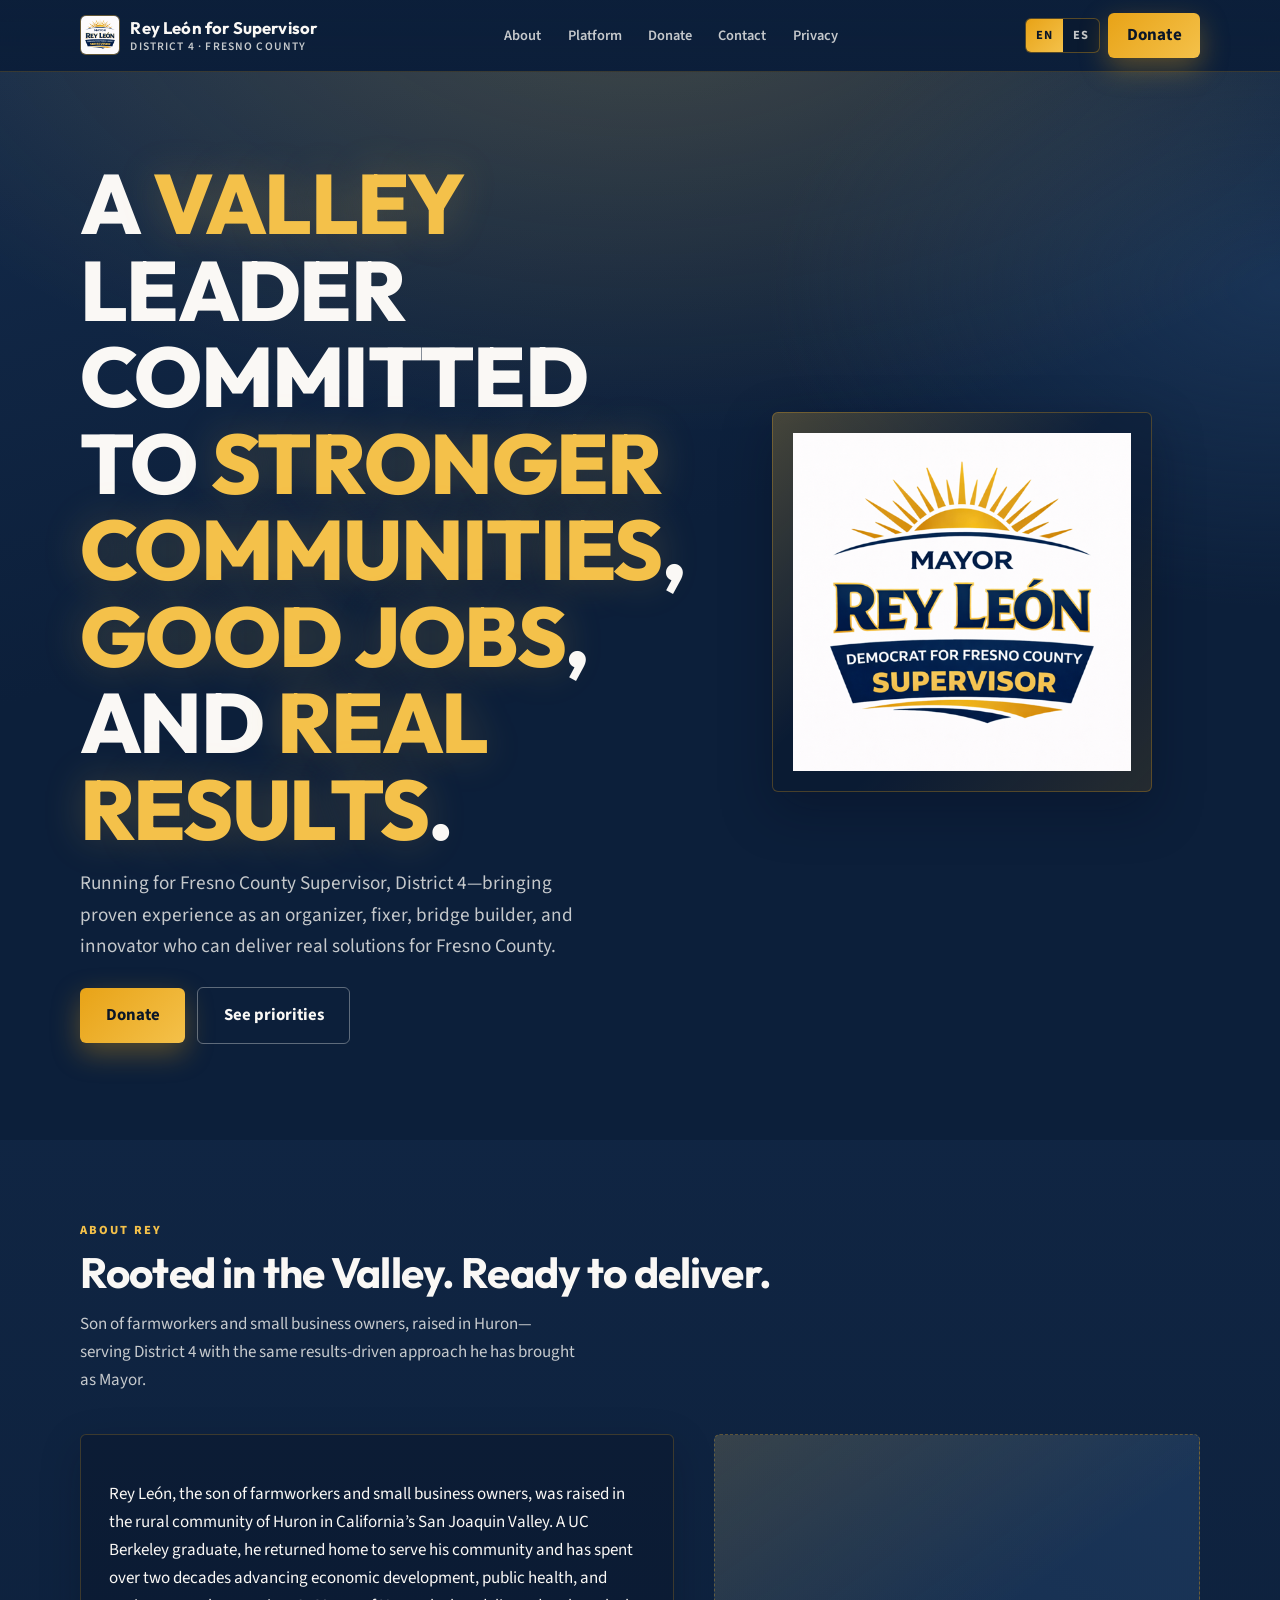
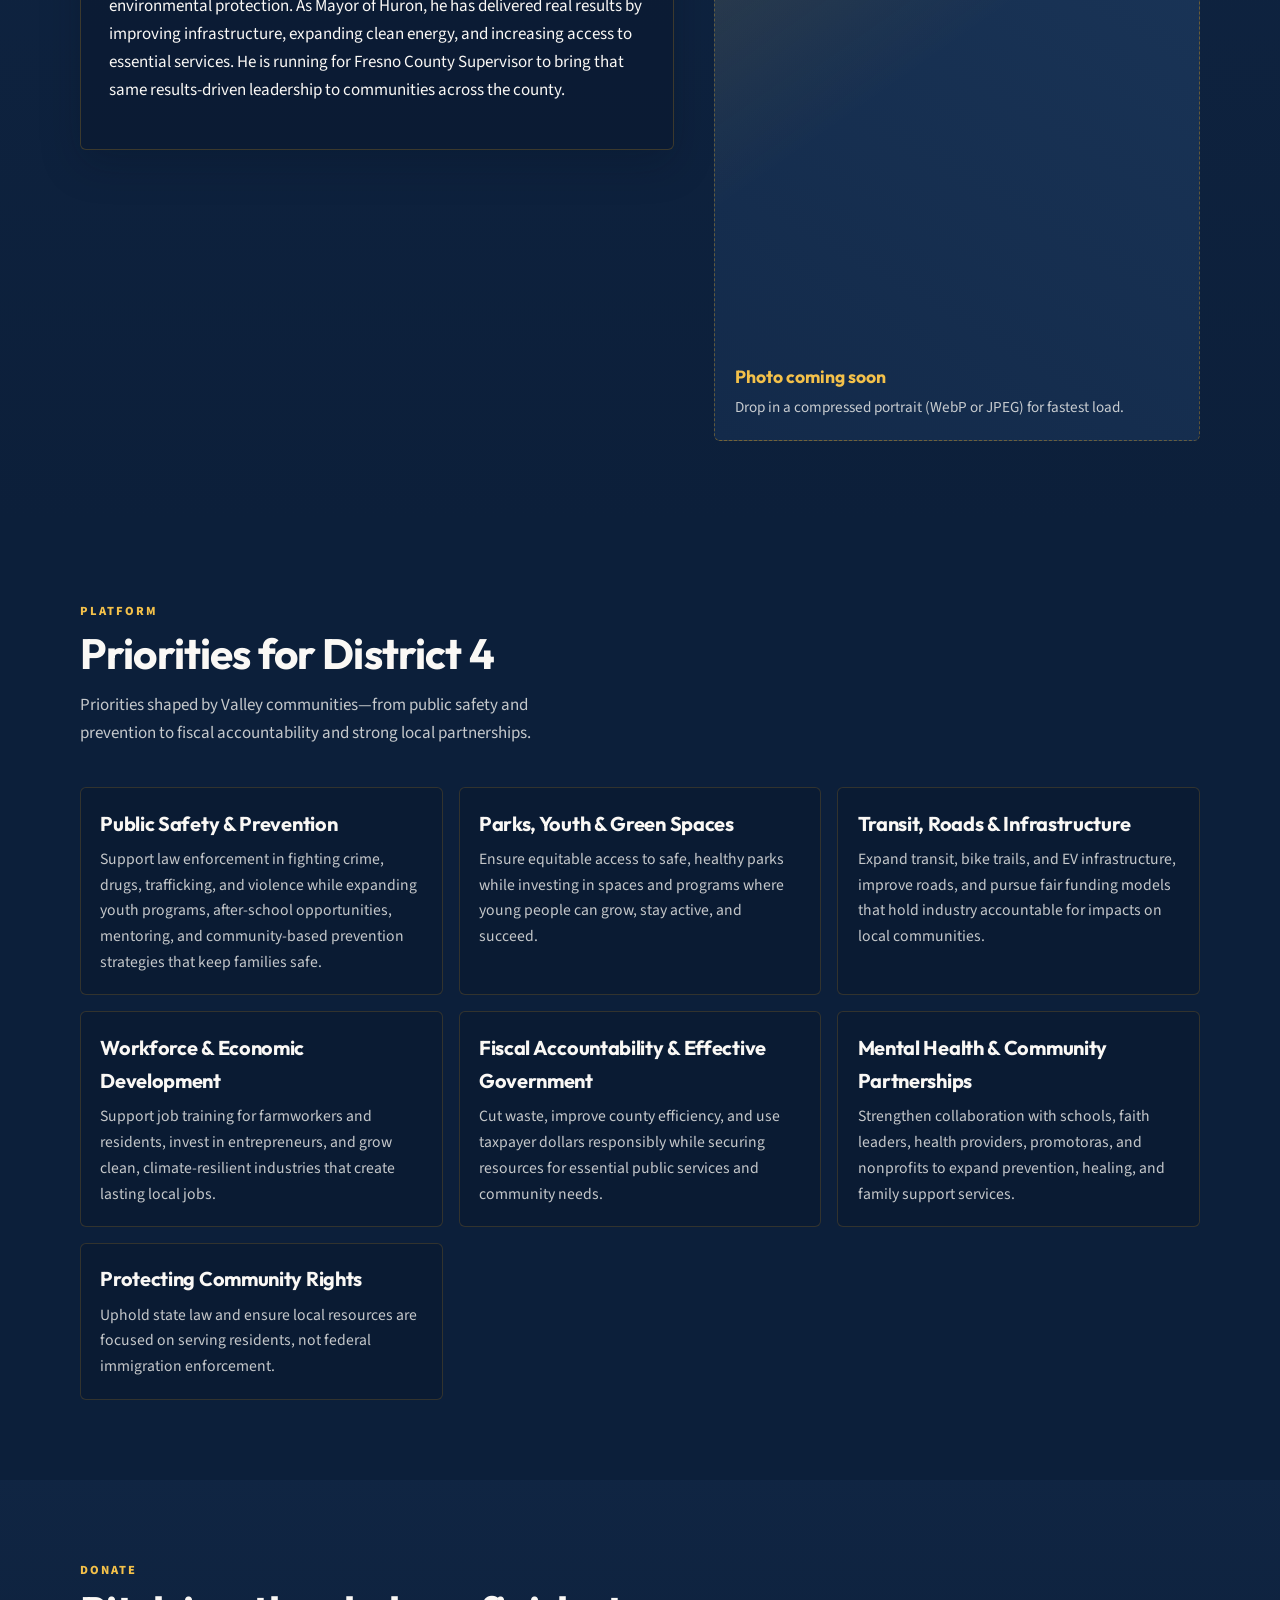
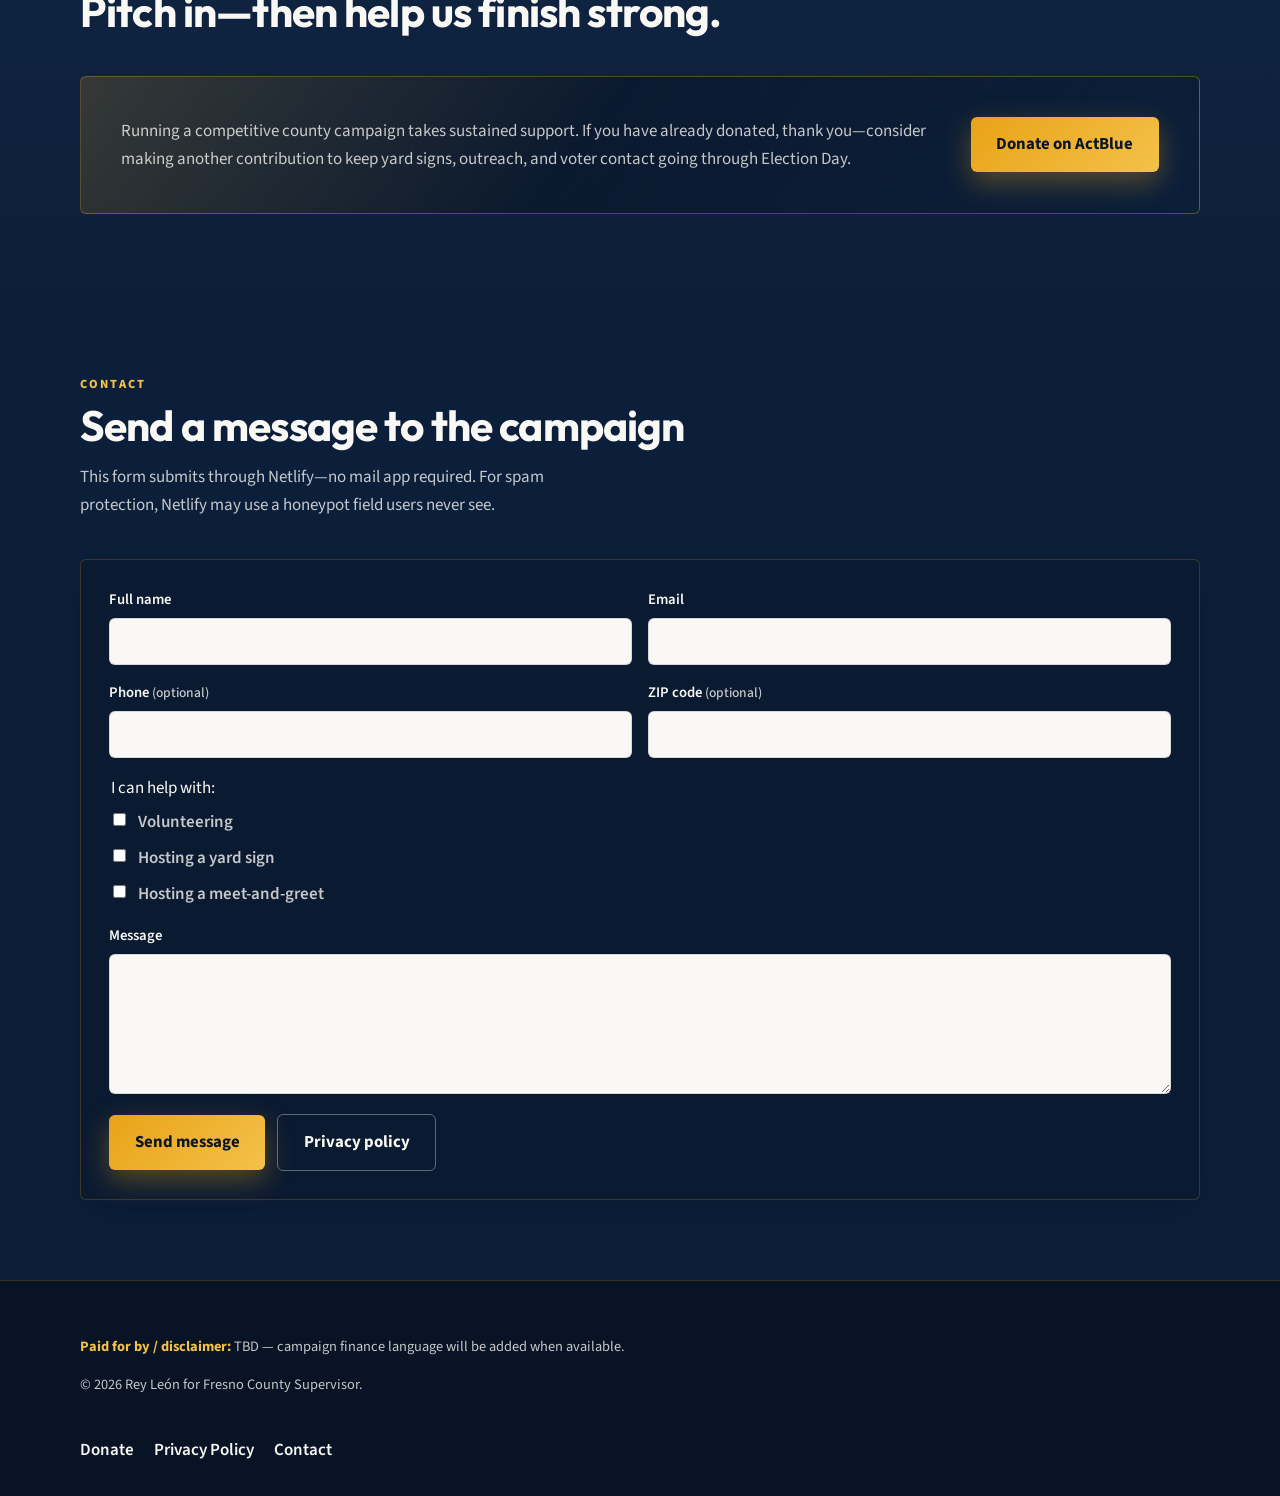
==== commit d4b5c454: "updaring highlight" ====
--- a/index.html
+++ b/index.html
@@ -115,12 +115,16 @@
           <div class="hero-copy" data-reveal>
             <h1 id="hero-heading">
               <span class="lang-en-only"
-                >A Valley leader committed to stronger communities, good jobs, and real
-                results.</span
+                >A <span class="hero-heading-accent">Valley</span> leader committed to
+                <span class="hero-heading-accent">stronger communities</span>,
+                <span class="hero-heading-accent">good jobs</span>, and
+                <span class="hero-heading-accent">real results</span>.</span
               >
               <span class="lang-es-only"
-                >Un líder del valle comprometido con comunidades más fuertes, buenos empleos y
-                resultados reales.</span
+                >Un líder del <span class="hero-heading-accent">valle</span> comprometido con
+                <span class="hero-heading-accent">comunidades más fuertes</span>,
+                <span class="hero-heading-accent">buenos empleos</span> y
+                <span class="hero-heading-accent">resultados reales</span>.</span
               >
             </h1>
             <p class="hero-lead lang-en-only">
--- a/css/styles.css
+++ b/css/styles.css
@@ -413,8 +413,8 @@
   width: 2.75rem;
   height: 2.75rem;
   border-radius: var(--radius-md);
-  border: 1px solid rgba(232, 163, 23, 0.35);
-  background: rgba(10, 22, 40, 0.45);
+  /* border: 1px solid rgba(232, 163, 23, 0.35); */
+  /* background: rgba(10, 22, 40, 0.45); */
   color: var(--color-white);
   padding: 0;
   cursor: pointer;
@@ -545,6 +545,11 @@
 
 #hero-heading {
   text-transform: uppercase;
+}
+
+.hero-heading-accent {
+  color: var(--color-gold-bright);
+  text-shadow: 0 0 42px rgba(244, 193, 74, 0.22);
 }
 
 .hero-bg {
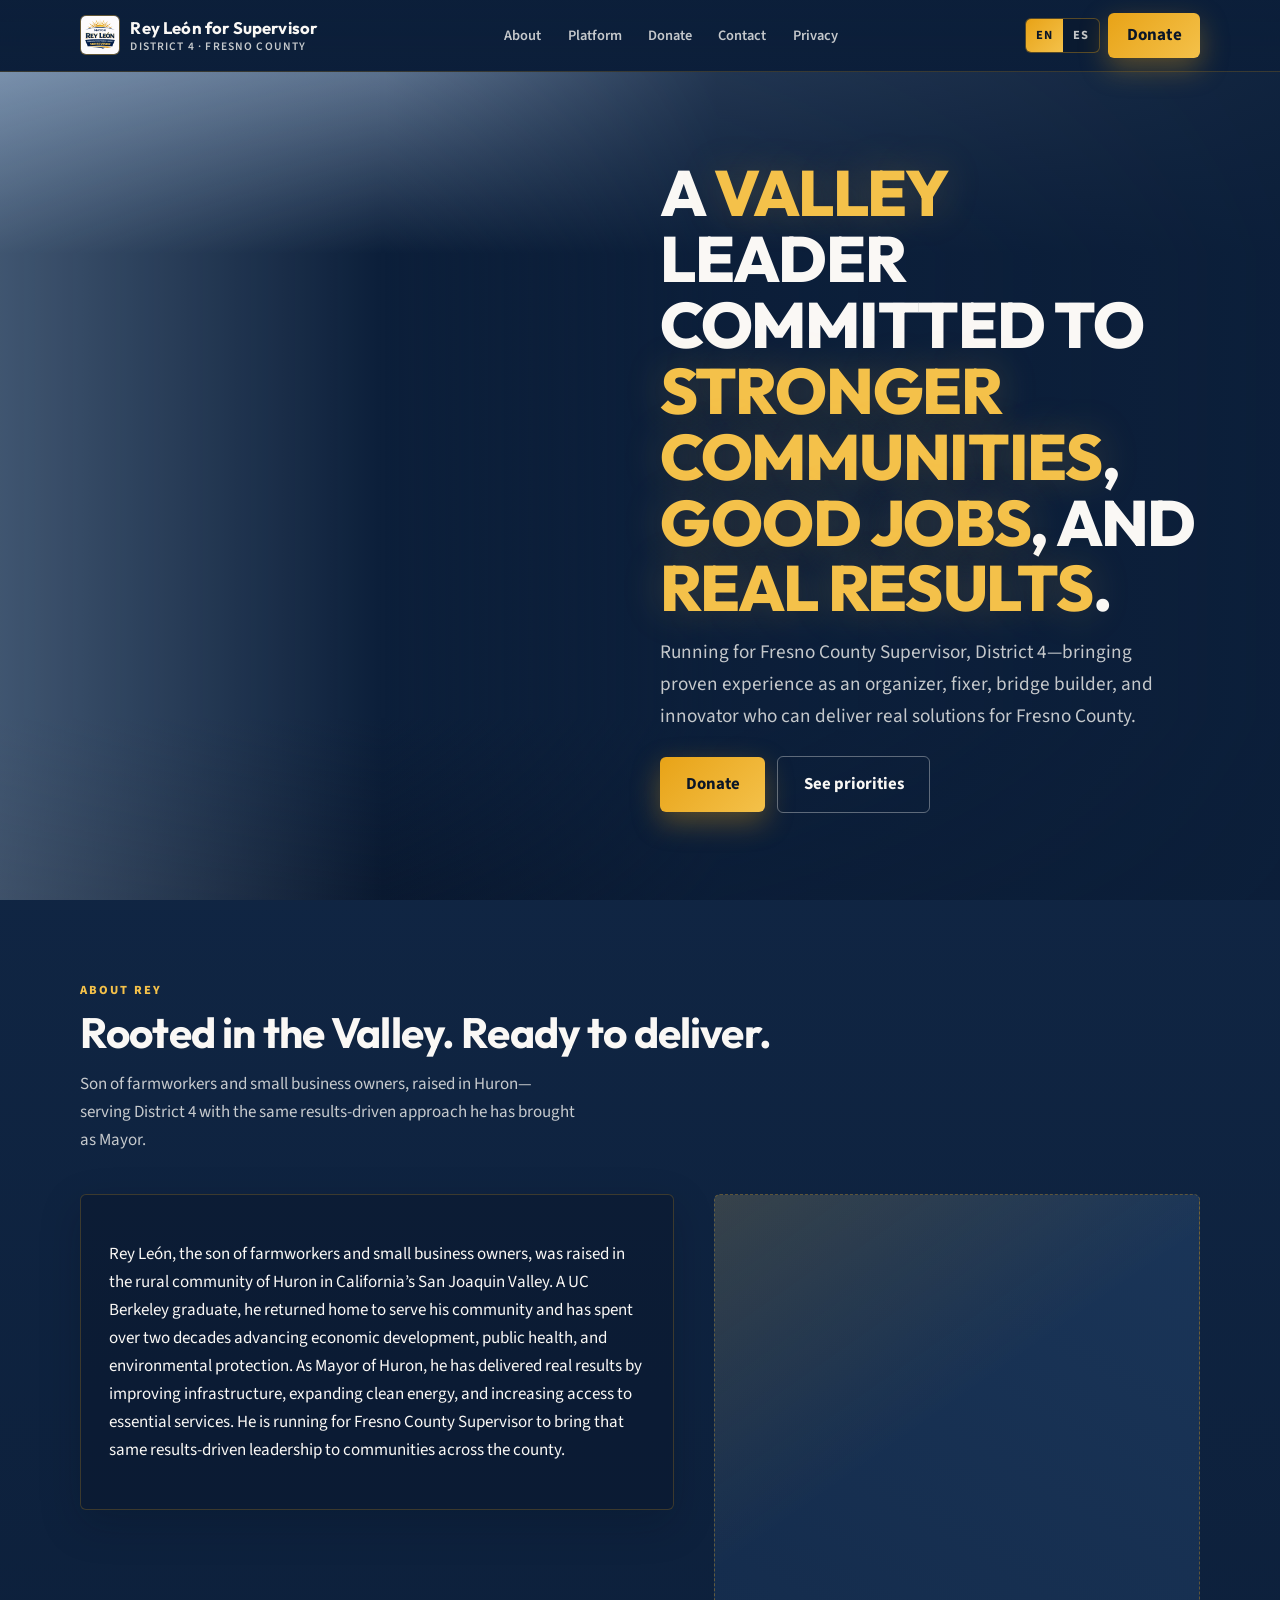
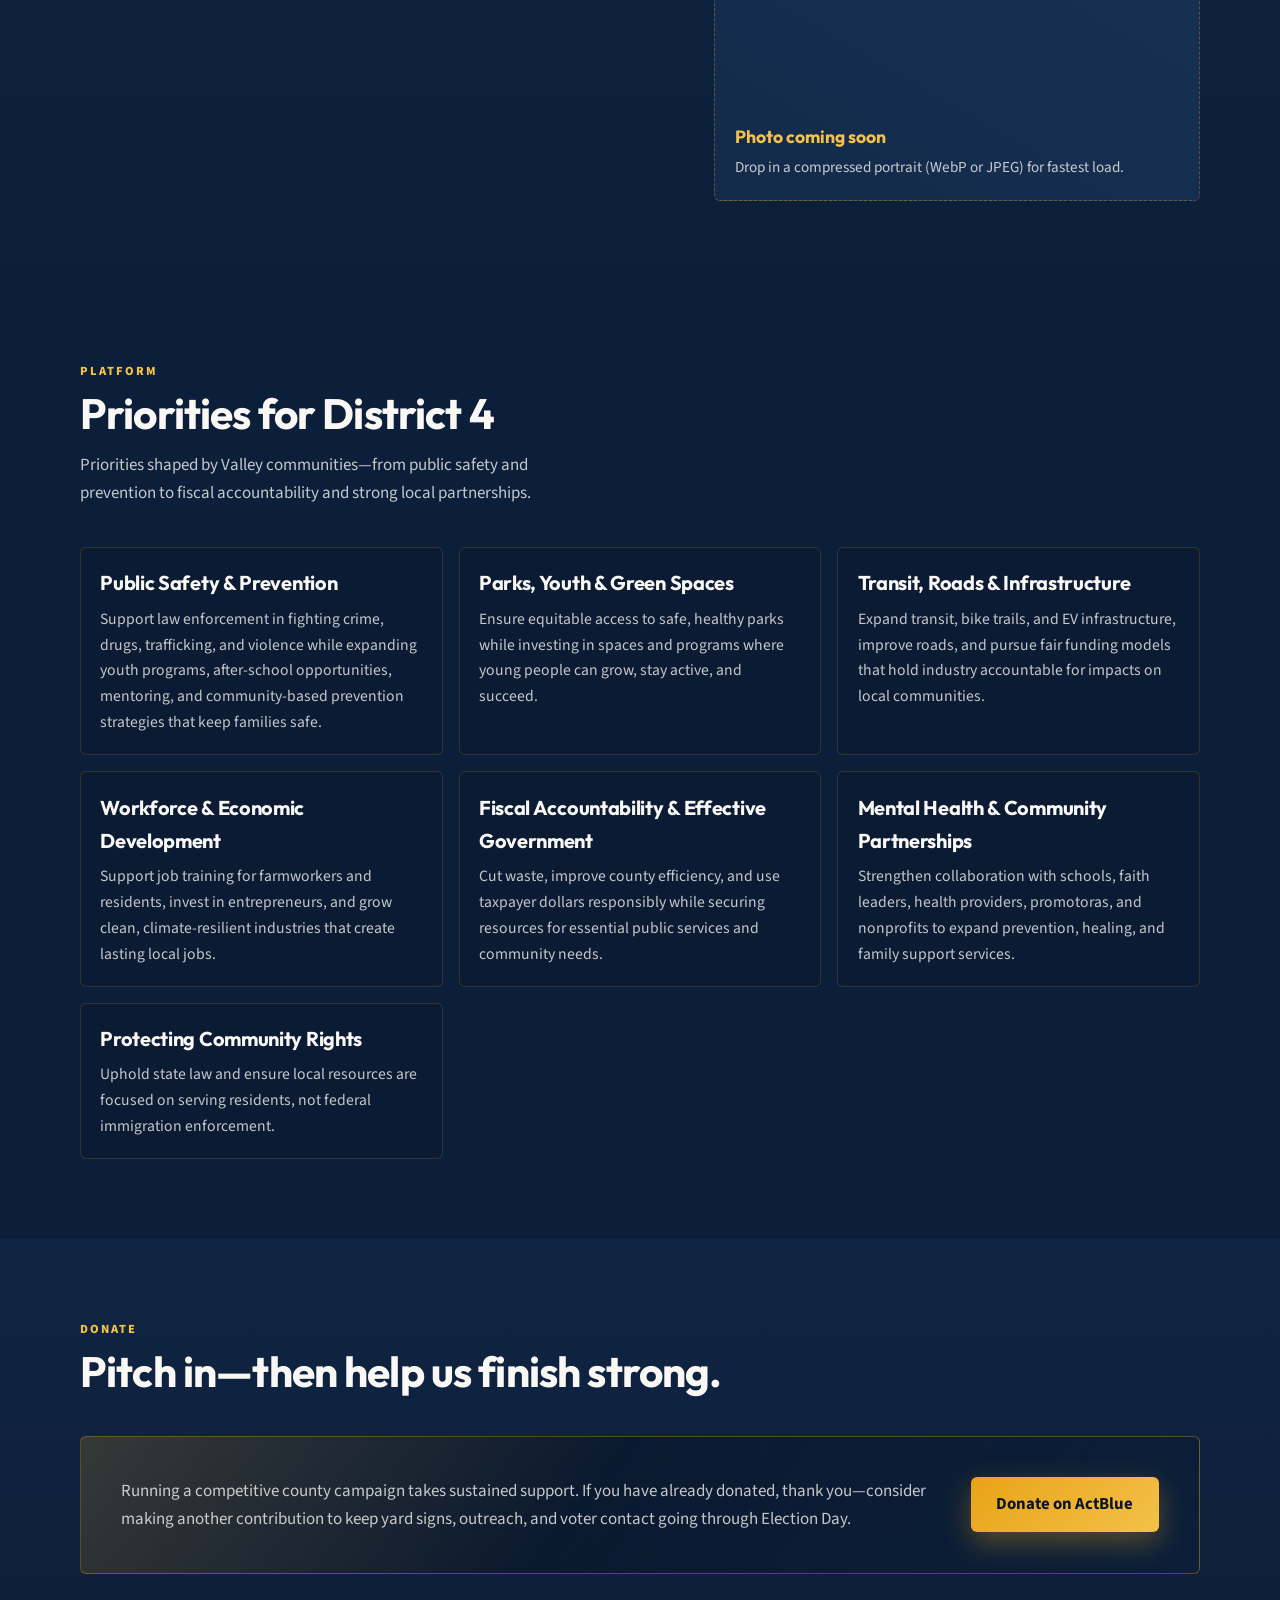
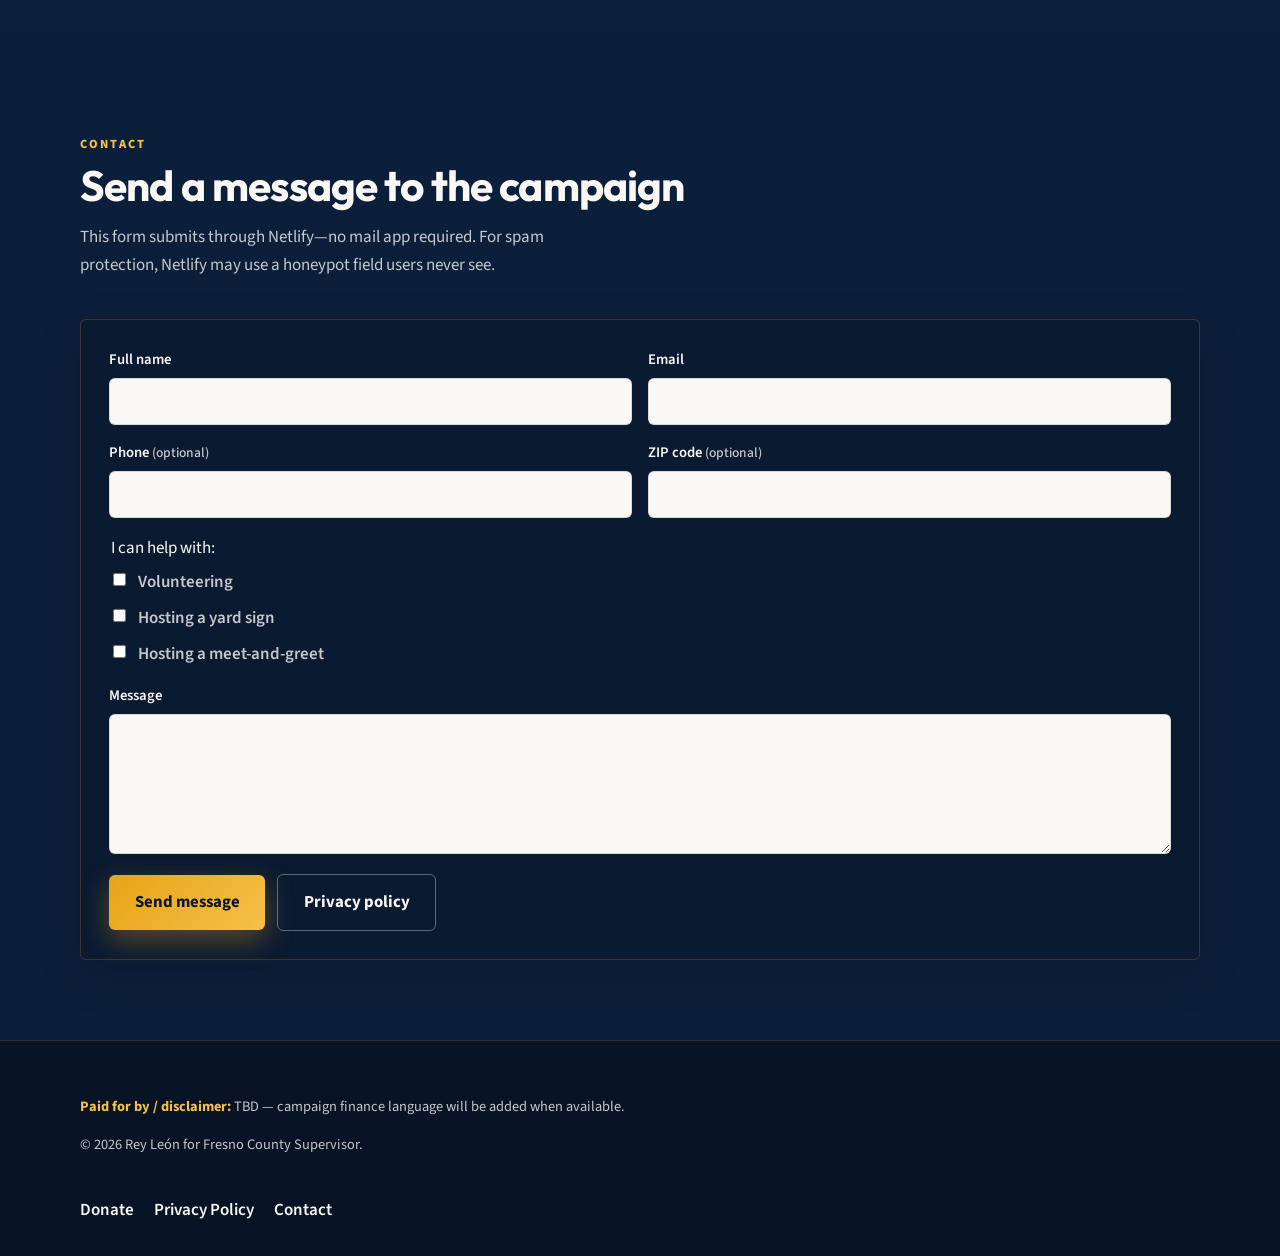
==== commit 1ef0dfe3: "hero section" ====
--- a/index.html
+++ b/index.html
@@ -109,9 +109,21 @@
     </header>
 
     <main id="main">
+      <div class="hero-photo-mobile-wrap">
+        <img
+          class="hero-photo-mobile"
+          src="assets/images/rey-leon-hero.jpg"
+          alt="Rey León standing in front of the Heart of the Valley Bridge sign"
+          width="1365"
+          height="911"
+          decoding="async"
+        />
+      </div>
       <section class="hero" aria-labelledby="hero-heading">
         <div class="hero-bg" data-parallax aria-hidden="true"></div>
+       
         <div class="hero-inner">
+         
           <div class="hero-copy" data-reveal>
             <h1 id="hero-heading">
               <span class="lang-en-only"
--- a/css/styles.css
+++ b/css/styles.css
@@ -541,6 +541,7 @@
   position: relative;
   overflow: clip;
   padding: clamp(3rem, 8vw, 5.5rem) 1rem clamp(4rem, 10vw, 6rem);
+  height: calc(100vh - var(--header-h));
 }
 
 #hero-heading {
@@ -555,22 +556,86 @@
 .hero-bg {
   position: absolute;
   inset: 0;
-  background: radial-gradient(
-      120% 80% at 50% -10%,
-      rgba(244, 193, 74, 0.22) 0%,
-      transparent 55%
+  background-image:
+    linear-gradient(
+      to right,
+      rgba(200, 228, 255, 0.28) 0%,
+      transparent 30%,
+      rgba(12, 31, 58, 0.72) 56%,
+      rgba(12, 31, 58, 0.95) 100%
     ),
-    radial-gradient(
-      80% 60% at 100% 20%,
-      rgba(26, 53, 88, 0.9) 0%,
-      transparent 50%
+    linear-gradient(
+      to bottom,
+      rgba(200, 225, 255, 0.42) 0%,
+      transparent 22%,
+      transparent 78%,
+      rgba(8, 20, 40, 0.55) 100%
     ),
-    linear-gradient(165deg, var(--color-navy-mid) 0%, var(--color-navy) 45%);
+    url('../assets/images/rey-leon-hero.jpg');
+  background-size: cover;
+  background-position: right center;
+  background-repeat: no-repeat;
   transform: translateY(var(--parallax-y, 0px));
   will-change: transform;
 }
 
+@media (max-width: 899px) {
+  .hero {
+    padding-top: 30px;
+    /* overflow: auto; */
+  }
+
+  .hero-bg {
+    display: none;
+  }
+}
+
+.hero-photo-mobile-wrap {
+  position: relative;
+}
+
+.hero-photo-mobile-wrap::after {
+  content: "";
+  position: absolute;
+  bottom: 0;
+  left: 0;
+  right: 0;
+  height: 45%;
+  background: linear-gradient(to bottom, transparent, var(--color-navy));
+  pointer-events: none;
+}
+
+@keyframes hero-photo-in {
+  from {
+    opacity: 0;
+    transform: scale(1.04);
+  }
+  to {
+    opacity: 1;
+    transform: scale(1);
+  }
+}
+
+.hero-photo-mobile {
+  display: block;
+  width: 100%;
+  height: clamp(240px, 60vw, 380px);
+  object-fit: cover;
+  object-position: 28% center;
+  animation: hero-photo-in 0.75s ease forwards;
+}
+
+@media (min-width: 900px) {
+  .hero-photo-mobile-wrap {
+    display: none;
+  }
+}
+
 @media (prefers-reduced-motion: reduce) {
+  .hero-photo-mobile {
+    animation: none;
+  }
+
   .hero-bg {
     transform: none;
     will-change: auto;
@@ -595,7 +660,7 @@
 .hero-copy h1 {
   font-family: var(--font-display);
   font-weight: 800;
-  font-size: clamp(3rem, 8.5vw, 5.25rem);
+  font-size: clamp(3rem, 8.5vw, 4rem);
   line-height: 1.03;
   margin: 0 0 1rem;
   letter-spacing: -0.02em;
@@ -616,8 +681,14 @@
 }
 
 .hero-visual {
-  display: flex;
-  justify-content: center;
+  display: none;
+}
+
+@media (min-width: 900px) {
+  .hero-copy {
+    grid-column: 2;
+    grid-row: 1;
+  }
 }
 
 .hero-logo-wrap {
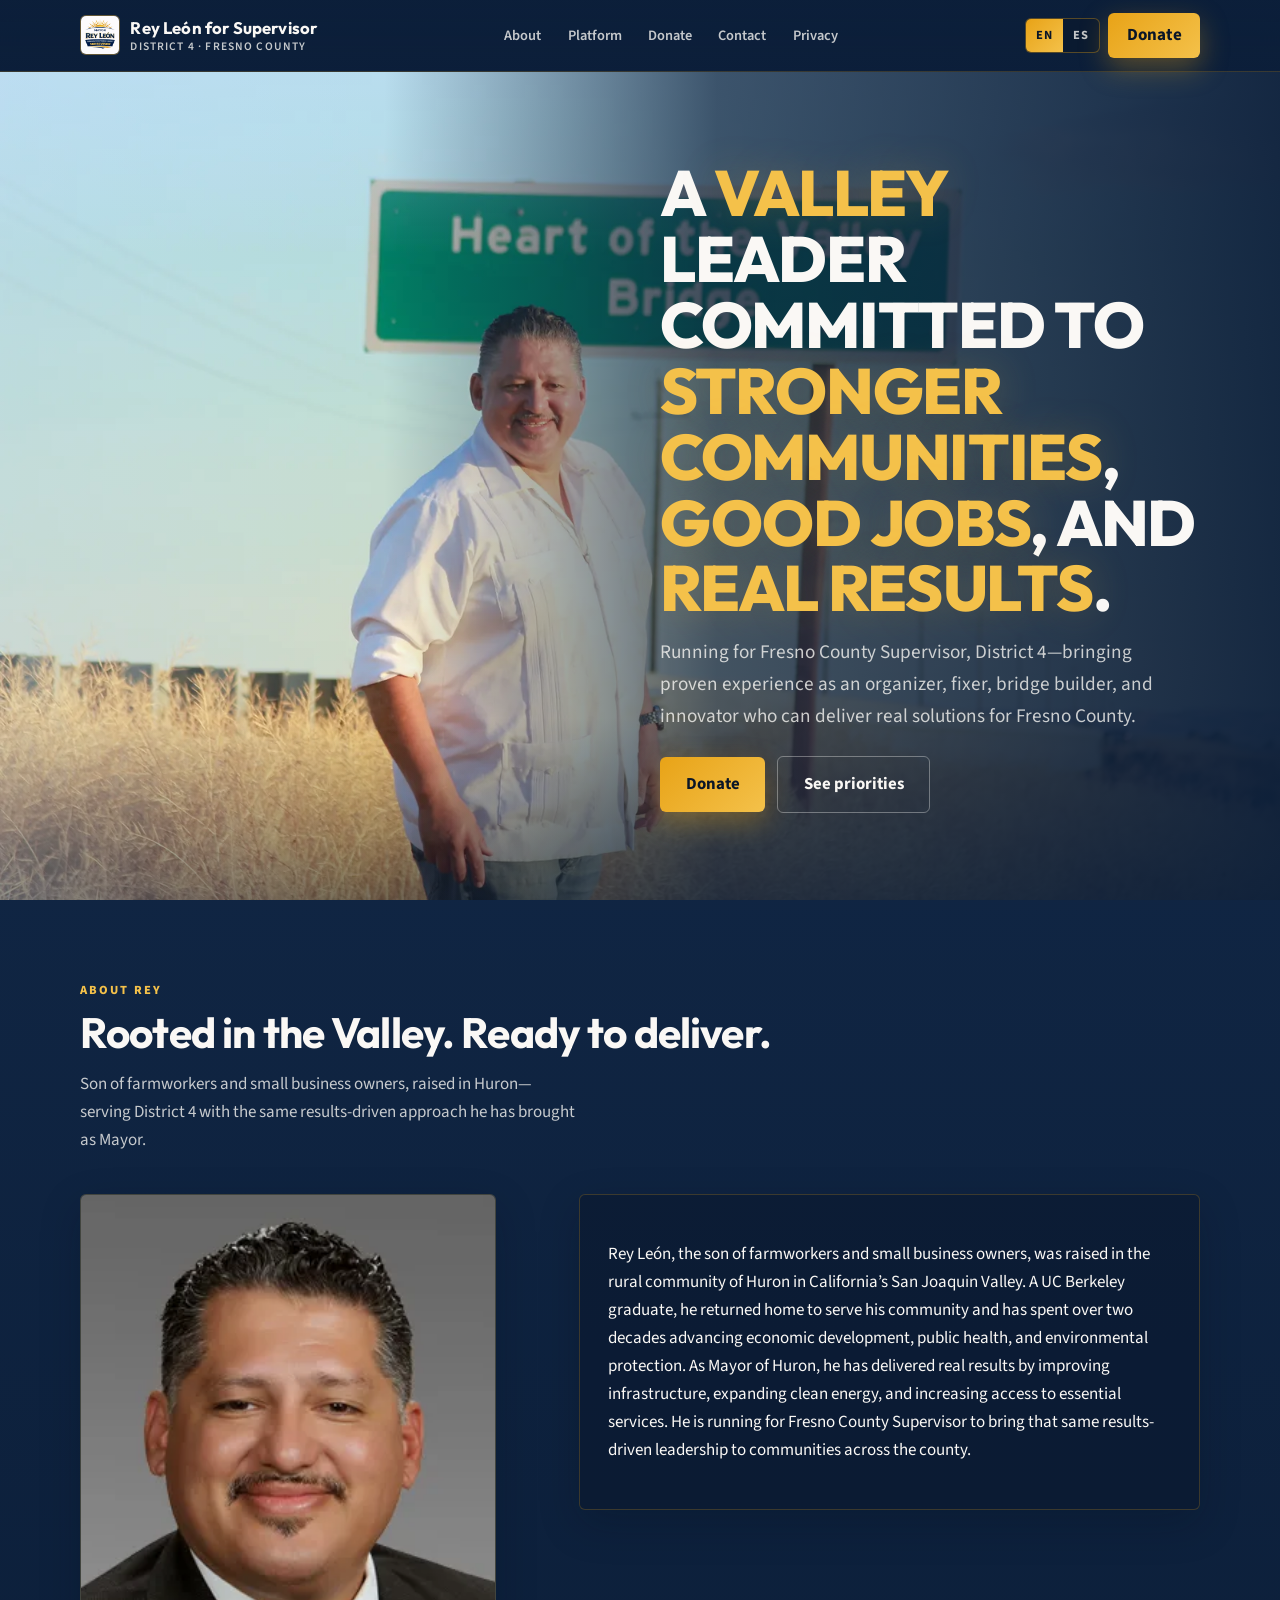
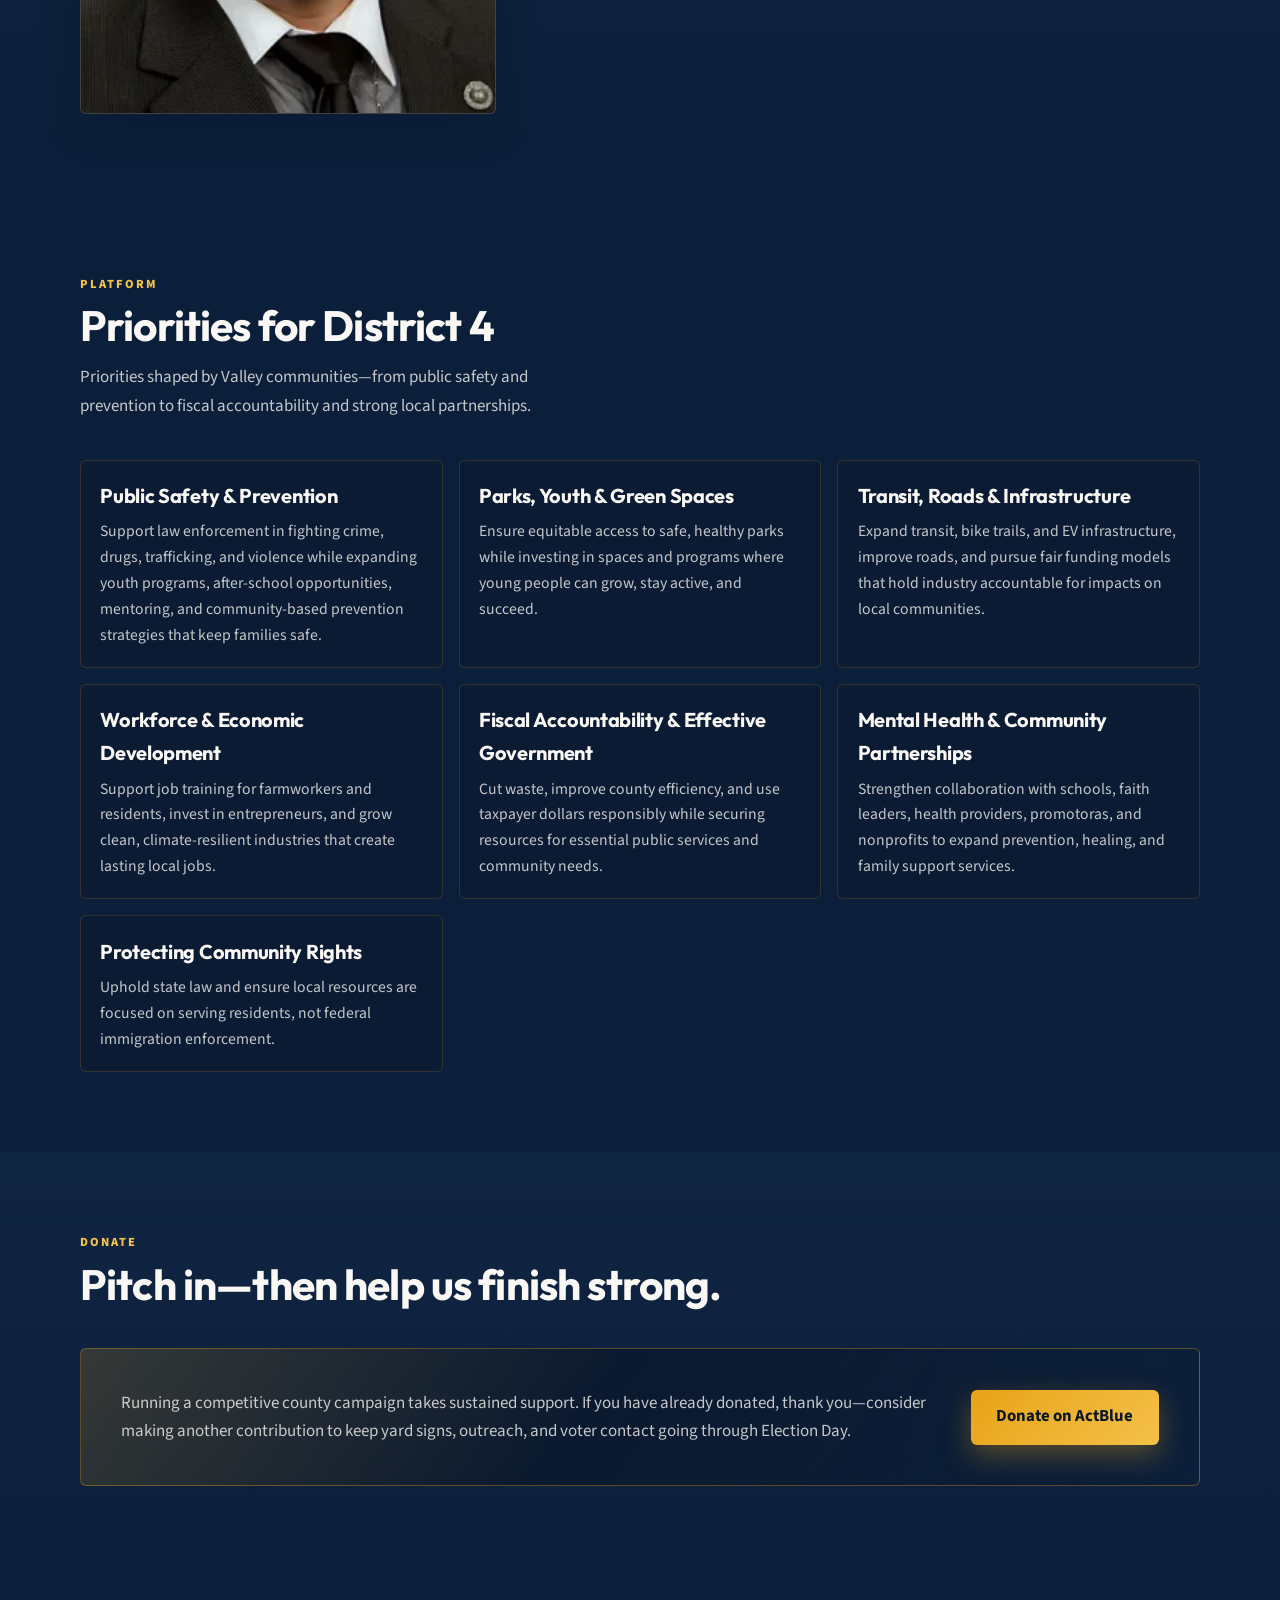
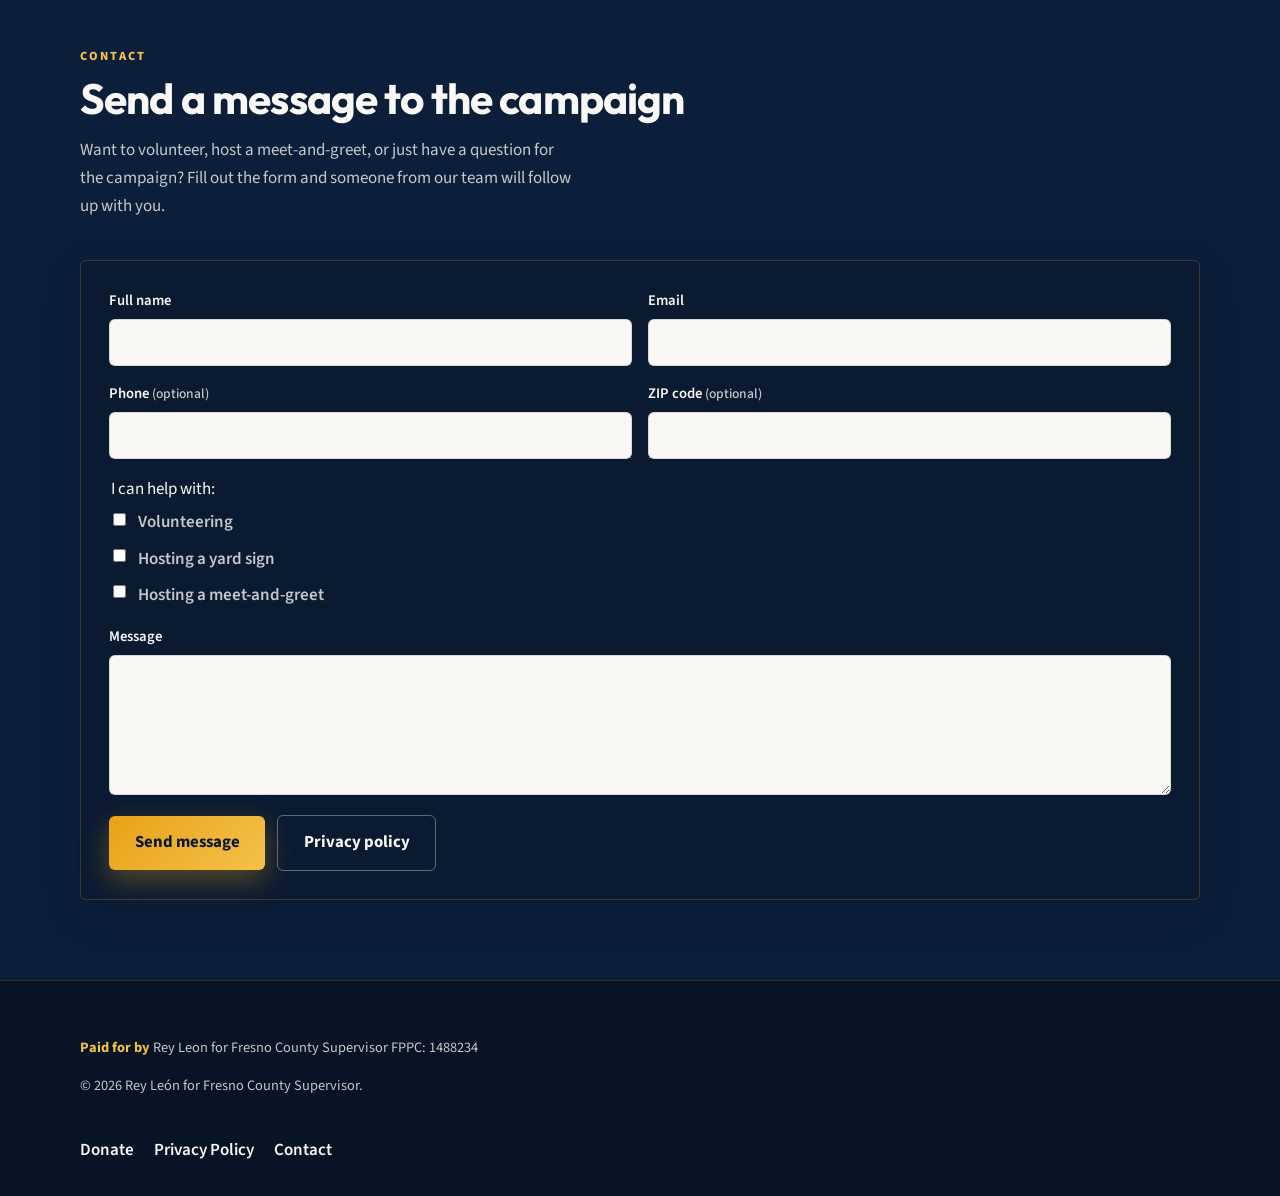
==== commit ba961fde: "updating profile pics and copy" ====
--- a/index.html
+++ b/index.html
@@ -112,7 +112,7 @@
       <div class="hero-photo-mobile-wrap">
         <img
           class="hero-photo-mobile"
-          src="assets/images/rey-leon-hero.jpg"
+          src="assets/images/rey-leon-hero.webp"
           alt="Rey León standing in front of the Heart of the Valley Bridge sign"
           width="1365"
           height="911"
@@ -205,6 +205,19 @@
             </p>
           </header>
           <div class="split">
+            <aside data-reveal>
+              <figure class="about-photo-wrap">
+                <img
+                  class="about-photo"
+                  src="assets/images/rey-profile-photo.webp"
+                  alt="Rey León, professional portrait in a suit and tie."
+                  width="400"
+                  height="360"
+                  decoding="async"
+                  loading="lazy"
+                />
+              </figure>
+            </aside>
             <div class="card" data-reveal>
               <p class="lang-en-only">
                 Rey León, the son of farmworkers and small business owners, was raised in the
@@ -227,20 +240,6 @@
                 resultados a comunidades en todo el condado.
               </p>
             </div>
-            <aside data-reveal>
-              <div class="placeholder-photo" role="img" aria-label="Photo placeholder">
-                <div>
-                  <strong class="lang-en-only">Photo coming soon</strong>
-                  <strong class="lang-es-only">Foto próximamente</strong>
-                  <span class="lang-en-only"
-                    >Drop in a compressed portrait (WebP or JPEG) for fastest load.</span
-                  >
-                  <span class="lang-es-only"
-                    >Añada un retrato comprimido (WebP o JPEG) para carga rápida.</span
-                  >
-                </div>
-              </div>
-            </aside>
           </div>
         </div>
       </section>
@@ -410,12 +409,13 @@
               <span class="lang-es-only">Envíe un mensaje a la campaña</span>
             </h2>
             <p class="section-intro lang-en-only">
-              This form submits through Netlify—no mail app required. For spam protection,
-              Netlify may use a honeypot field users never see.
+              Want to volunteer, host a meet-and-greet, or just have a question for the
+              campaign? Fill out the form and someone from our team will follow up with you.
             </p>
             <p class="section-intro lang-es-only">
-              Este formulario se envía por Netlify; no se abre el correo. Para protección
-              antispam, Netlify puede usar un campo trampa invisible.
+              ¿Quiere ser voluntario, organizar un encuentro o tiene alguna pregunta para la
+              campaña? Complete el formulario y alguien de nuestro equipo se pondrá en contacto
+              con usted.
             </p>
           </header>
 
@@ -512,12 +512,10 @@
       <div class="footer-inner">
         <div class="footer-meta">
           <p class="lang-en-only">
-            <strong>Paid for by / disclaimer:</strong> TBD — campaign finance language will be
-            added when available.
+            <strong>Paid for by</strong> Rey Leon for Fresno County Supervisor FPPC: 1488234
           </p>
           <p class="lang-es-only">
-            <strong>Financiado por / aviso:</strong> pendiente — se añadirá el texto legal
-            cuando esté disponible.
+            <strong>Financiado por</strong> Rey Leon for Fresno County Supervisor FPPC: 1488234
           </p>
           <p style="margin-top: 0.5rem">
             © <span data-year></span>
--- a/css/styles.css
+++ b/css/styles.css
@@ -571,7 +571,7 @@
       transparent 78%,
       rgba(8, 20, 40, 0.55) 100%
     ),
-    url('../assets/images/rey-leon-hero.jpg');
+    url('../assets/images/rey-leon-hero.webp');
   background-size: cover;
   background-position: right center;
   background-repeat: no-repeat;
@@ -775,7 +775,7 @@
 
 @media (min-width: 860px) {
   .split {
-    grid-template-columns: 1.1fr 0.9fr;
+    grid-template-columns: minmax(220px, 0.85fr) minmax(0, 1.15fr);
     align-items: start;
   }
 }
@@ -788,30 +788,23 @@
   box-shadow: 0 14px 40px rgba(5, 12, 28, 0.22);
 }
 
-.placeholder-photo {
+.about-photo-wrap {
+  margin: 0;
+  border-radius: var(--radius-lg);
+  overflow: hidden;
+  border: 1px solid rgba(232, 163, 23, 0.22);
+  box-shadow: 0 14px 40px rgba(5, 12, 28, 0.22);
   aspect-ratio: 4 / 5;
-  border-radius: var(--radius-lg);
-  background: linear-gradient(
-      145deg,
-      rgba(232, 163, 23, 0.15) 0%,
-      transparent 40%
-    ),
-    linear-gradient(210deg, var(--color-navy-soft), var(--color-navy-mid));
-  border: 1px dashed rgba(232, 163, 23, 0.35);
-  display: flex;
-  align-items: flex-end;
-  padding: 1.25rem;
-  color: var(--color-muted);
-  font-size: 0.95rem;
-}
-
-.placeholder-photo strong {
+  max-height: min(520px, 72vh);
+  background: var(--color-navy-mid);
+}
+
+.about-photo {
+  width: 100%;
+  height: 100%;
   display: block;
-  color: var(--color-gold-bright);
-  font-family: var(--font-display);
-  font-weight: 700;
-  font-size: 1.1rem;
-  margin-bottom: 0.25rem;
+  object-fit: cover;
+  object-position: center 18%;
 }
 
 .platform-grid {
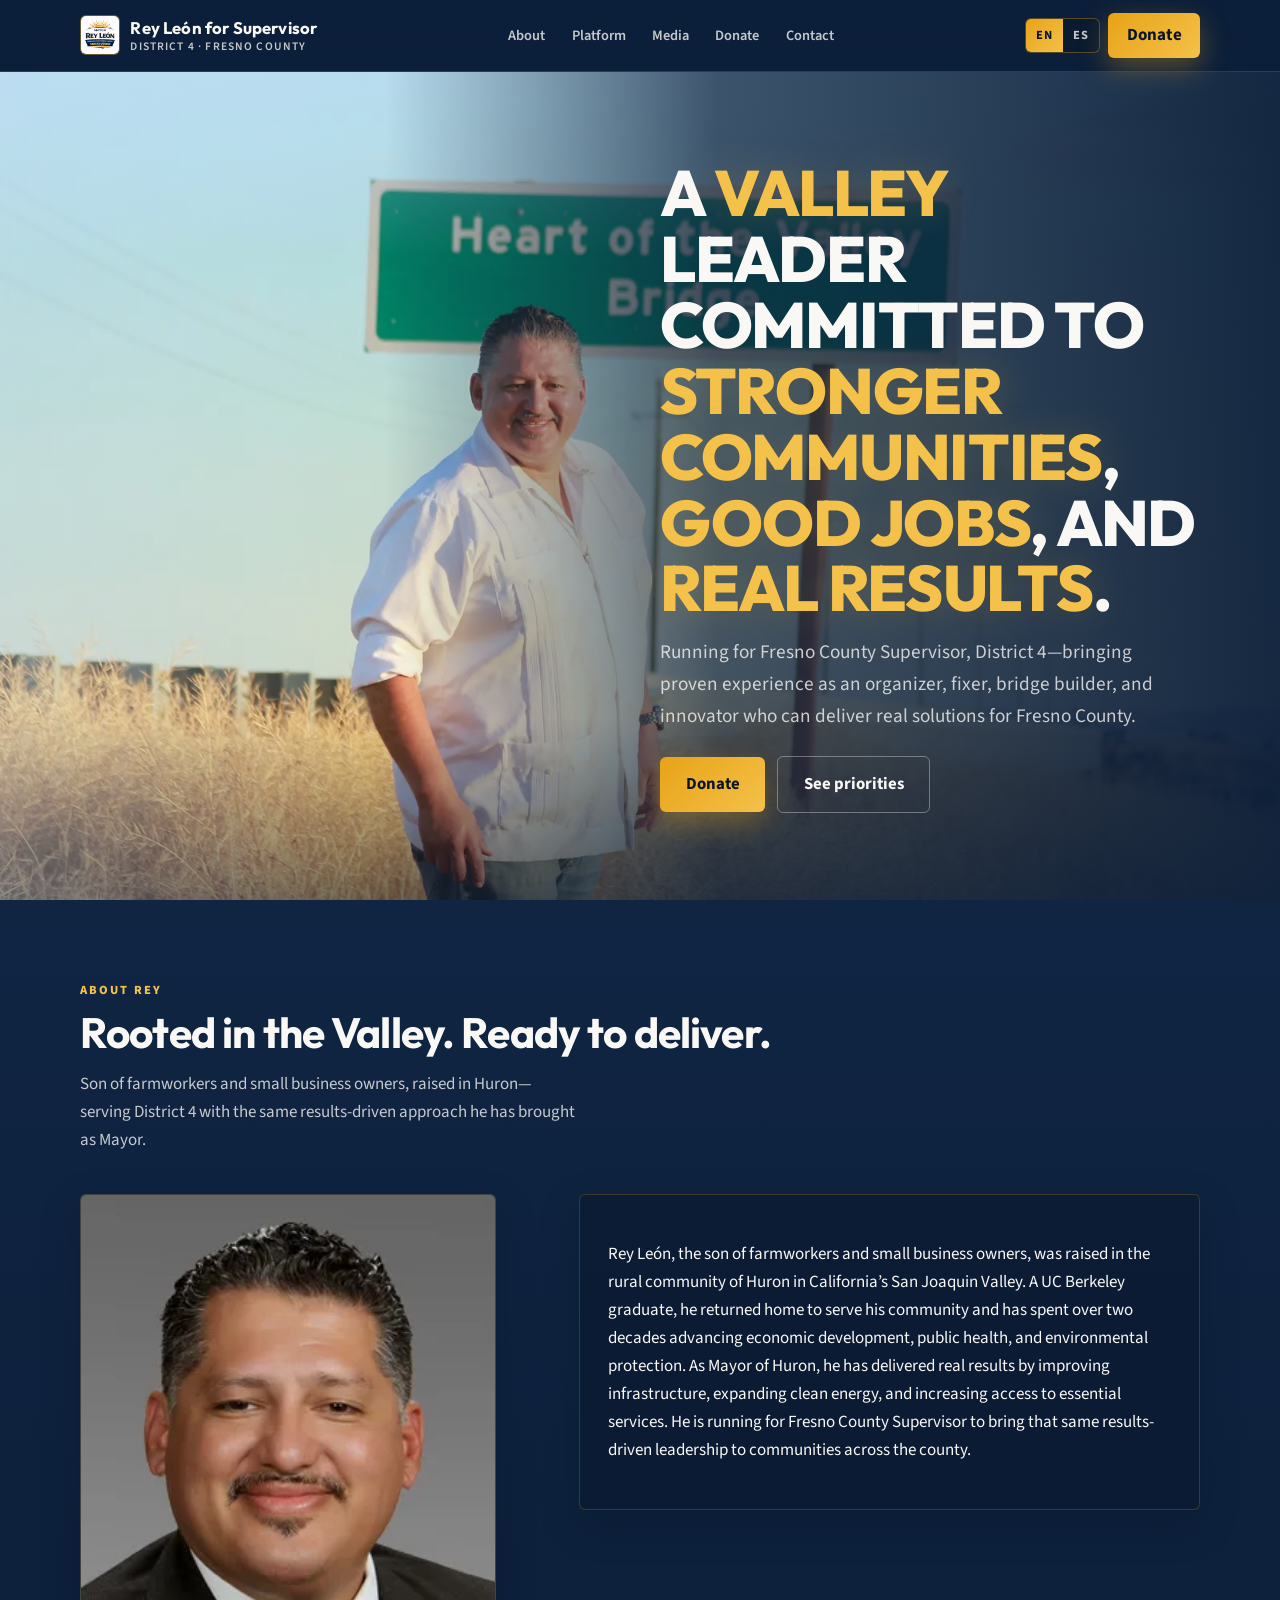
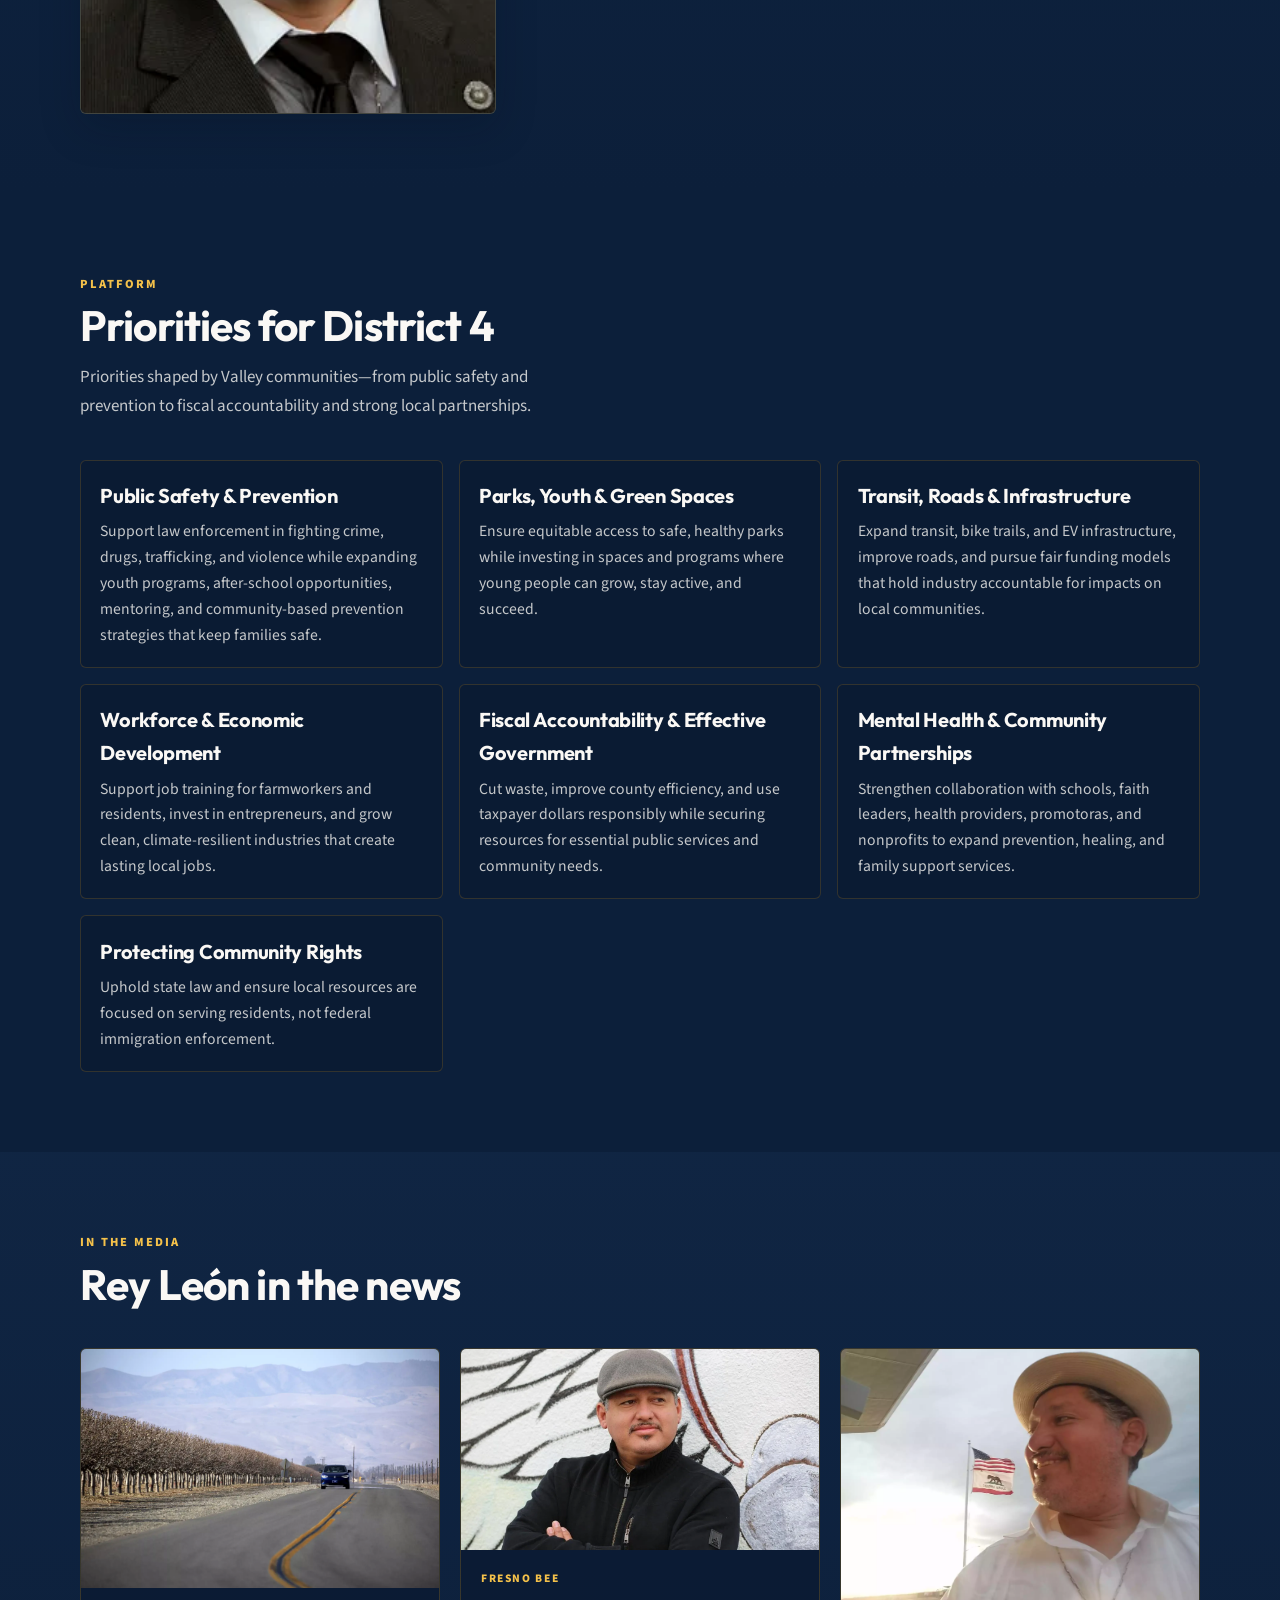
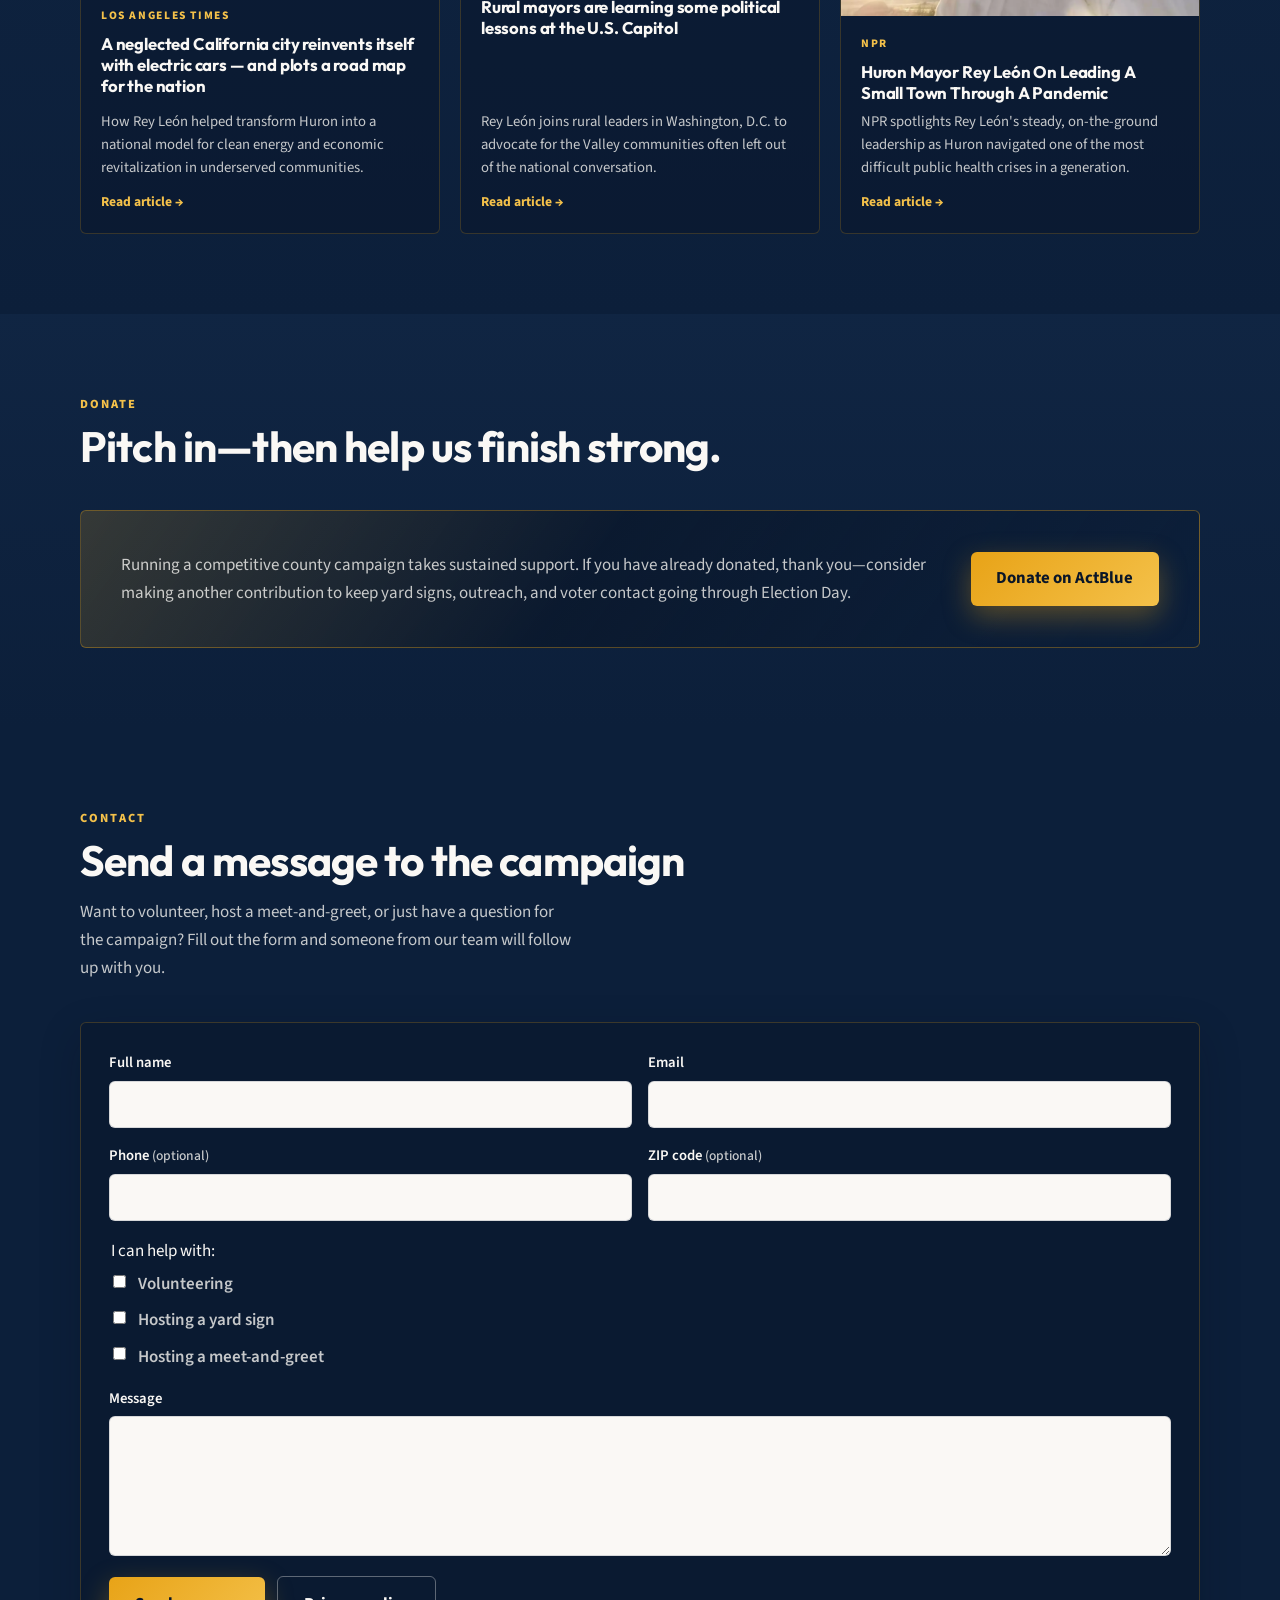
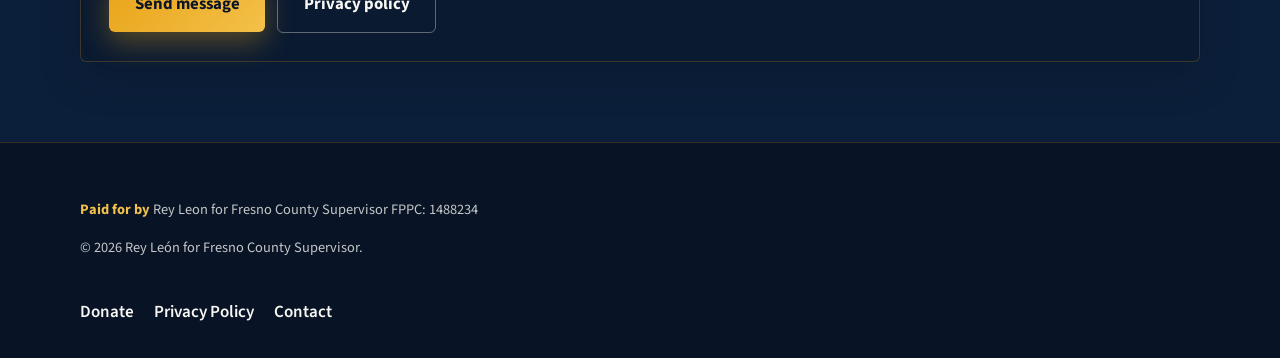
==== commit 56a8b9a1: "adding media section" ====
--- a/index.html
+++ b/index.html
@@ -44,12 +44,12 @@
           <a href="#about" class="lang-es-only">Acerca</a>
           <a href="#platform" class="lang-en-only">Platform</a>
           <a href="#platform" class="lang-es-only">Plataforma</a>
+          <a href="#media" class="lang-en-only">Media</a>
+          <a href="#media" class="lang-es-only">Medios</a>
           <a href="#donate" class="lang-en-only">Donate</a>
           <a href="#donate" class="lang-es-only">Donar</a>
           <a href="#contact" class="lang-en-only">Contact</a>
           <a href="#contact" class="lang-es-only">Contacto</a>
-          <a href="privacy.html" class="lang-en-only">Privacy</a>
-          <a href="privacy.html" class="lang-es-only">Privacidad</a>
         </nav>
 
         <div class="header-actions">
@@ -95,12 +95,12 @@
                 <a href="#about" class="lang-es-only">Acerca de Rey</a>
                 <a href="#platform" class="lang-en-only">Platform</a>
                 <a href="#platform" class="lang-es-only">Plataforma</a>
+                <a href="#media" class="lang-en-only">Media</a>
+                <a href="#media" class="lang-es-only">Medios</a>
                 <a href="#donate" class="lang-en-only">Donate</a>
                 <a href="#donate" class="lang-es-only">Donar</a>
                 <a href="#contact" class="lang-en-only">Contact</a>
                 <a href="#contact" class="lang-es-only">Contacto</a>
-                <a href="privacy.html" class="lang-en-only">Privacy Policy</a>
-                <a href="privacy.html" class="lang-es-only">Política de privacidad</a>
               </div>
             </details>
           </nav>
@@ -361,6 +361,67 @@
         </div>
       </section>
 
+      <section id="media" class="section section-alt" aria-labelledby="media-heading">
+        <div class="section-inner">
+          <header class="section-head" data-reveal>
+            <p class="section-kicker lang-en-only">In the Media</p>
+            <p class="section-kicker lang-es-only">En los Medios</p>
+            <h2 class="section-title" id="media-heading">
+              <span class="lang-en-only">Rey León in the news</span>
+              <span class="lang-es-only">Rey León en las noticias</span>
+            </h2>
+          </header>
+          <div class="media-grid">
+
+            <a class="media-card" href="https://www.latimes.com/politics/story/2022-01-10/neglected-california-town-reinvents-itself-with-electric-cars-and-plots-a-roadmap-for-the-nation" target="_blank" rel="noopener noreferrer" data-reveal>
+              <div class="media-thumb">
+                <img src="assets/images/la-times-rey.webp" alt="Huron electric vehicle infrastructure" decoding="async" />
+              </div>
+              <div class="media-body">
+                <p class="media-outlet">Los Angeles Times</p>
+                <h3 class="media-headline lang-en-only">A neglected California city reinvents itself with electric cars — and plots a road map for the nation</h3>
+                <h3 class="media-headline lang-es-only">Una ciudad californiana olvidada se reinventa con autos eléctricos y traza un plan para el país</h3>
+                <p class="media-desc lang-en-only">How Rey León helped transform Huron into a national model for clean energy and economic revitalization in underserved communities.</p>
+                <p class="media-desc lang-es-only">Cómo Rey León ayudó a transformar Huron en un modelo nacional de energía limpia y revitalización económica en comunidades desatendidas.</p>
+                <span class="media-read lang-en-only">Read article →</span>
+                <span class="media-read lang-es-only">Leer artículo →</span>
+              </div>
+            </a>
+
+            <a class="media-card" href="https://www.fresnobee.com/news/politics-government/article148134349.html" target="_blank" rel="noopener noreferrer" data-reveal>
+              <div class="media-thumb">
+                <img src="assets/images/fresno-bee-rey.webp" alt="Rural mayors at the U.S. Capitol" decoding="async" />
+              </div>
+              <div class="media-body">
+                <p class="media-outlet">Fresno Bee</p>
+                <h3 class="media-headline lang-en-only">Rural mayors are learning some political lessons at the U.S. Capitol</h3>
+                <h3 class="media-headline lang-es-only">Alcaldes rurales aprenden lecciones políticas en el Capitolio de EE.UU.</h3>
+                <p class="media-desc lang-en-only">Rey León joins rural leaders in Washington, D.C. to advocate for the Valley communities often left out of the national conversation.</p>
+                <p class="media-desc lang-es-only">Rey León se une a líderes rurales en Washington, D.C. para abogar por las comunidades del Valle que con frecuencia quedan fuera del debate nacional.</p>
+                <span class="media-read lang-en-only">Read article →</span>
+                <span class="media-read lang-es-only">Leer artículo →</span>
+              </div>
+            </a>
+
+            <a class="media-card" href="https://www.kvpr.org/news/2020-05-15/huron-mayor-rey-leon-on-leading-a-small-town-through-a-pandemic" target="_blank" rel="noopener noreferrer" data-reveal>
+              <div class="media-thumb">
+                <img src="assets/images/npr-rey.webp" alt="Rey León interviewed by NPR" decoding="async" />
+              </div>
+              <div class="media-body">
+                <p class="media-outlet">NPR</p>
+                <h3 class="media-headline lang-en-only">Huron Mayor Rey León On Leading A Small Town Through A Pandemic</h3>
+                <h3 class="media-headline lang-es-only">El alcalde de Huron, Rey León, sobre cómo guiar a un pequeño pueblo durante una pandemia</h3>
+                <p class="media-desc lang-en-only">NPR spotlights Rey León's steady, on-the-ground leadership as Huron navigated one of the most difficult public health crises in a generation.</p>
+                <p class="media-desc lang-es-only">NPR destaca el liderazgo firme y cercano de Rey León mientras Huron enfrentaba una de las crisis de salud pública más difíciles en una generación.</p>
+                <span class="media-read lang-en-only">Read article →</span>
+                <span class="media-read lang-es-only">Leer artículo →</span>
+              </div>
+            </a>
+
+          </div>
+        </div>
+      </section>
+
       <section id="donate" class="section section-alt" aria-labelledby="donate-heading">
         <div class="section-inner" data-reveal>
           <header class="section-head">
--- a/css/styles.css
+++ b/css/styles.css
@@ -807,6 +807,107 @@
   object-position: center 18%;
 }
 
+.media-grid {
+  display: grid;
+  gap: 1.25rem;
+}
+
+@media (min-width: 640px) {
+  .media-grid {
+    grid-template-columns: repeat(2, 1fr);
+  }
+}
+
+@media (min-width: 1000px) {
+  .media-grid {
+    grid-template-columns: repeat(3, 1fr);
+  }
+}
+
+.media-card {
+  display: flex;
+  flex-direction: column;
+  border-radius: var(--radius-lg);
+  background: rgba(10, 22, 40, 0.45);
+  border: 1px solid rgba(232, 163, 23, 0.2);
+  text-decoration: none;
+  color: inherit;
+  overflow: hidden;
+  transition: border-color 0.2s ease, transform 0.2s ease;
+}
+
+.media-card:hover {
+  border-color: rgba(244, 193, 74, 0.5);
+  transform: translateY(-2px);
+  color: inherit;
+}
+
+@media (prefers-reduced-motion: reduce) {
+  .media-card:hover {
+    transform: none;
+  }
+}
+
+.media-thumb {
+  width: 100%;
+  aspect-ratio: 16 / 9;
+  background: linear-gradient(
+    135deg,
+    rgba(232, 163, 23, 0.15) 0%,
+    rgba(19, 42, 74, 0.8) 100%
+  );
+  background-size: cover;
+  background-position: center;
+}
+
+.media-thumb img {
+  width: 100%;
+  height: 100%;
+  object-fit: cover;
+  display: block;
+}
+
+.media-body {
+  display: flex;
+  flex-direction: column;
+  gap: 0.5rem;
+  padding: 1.15rem 1.25rem 1.2rem;
+  flex: 1;
+}
+
+.media-outlet {
+  margin: 0;
+  font-size: 0.72rem;
+  font-weight: 800;
+  letter-spacing: 0.14em;
+  text-transform: uppercase;
+  color: var(--color-gold-bright);
+}
+
+.media-headline {
+  margin: 0;
+  font-family: var(--font-display);
+  font-weight: 700;
+  font-size: 1.05rem;
+  line-height: 1.25;
+  letter-spacing: -0.01em;
+  flex: 1;
+}
+
+.media-desc {
+  margin: 0;
+  font-size: 0.92rem;
+  color: var(--color-muted);
+  line-height: 1.55;
+}
+
+.media-read {
+  margin-top: 0.25rem;
+  font-size: 0.85rem;
+  font-weight: 700;
+  color: var(--color-gold-bright);
+}
+
 .platform-grid {
   display: grid;
   gap: 1rem;
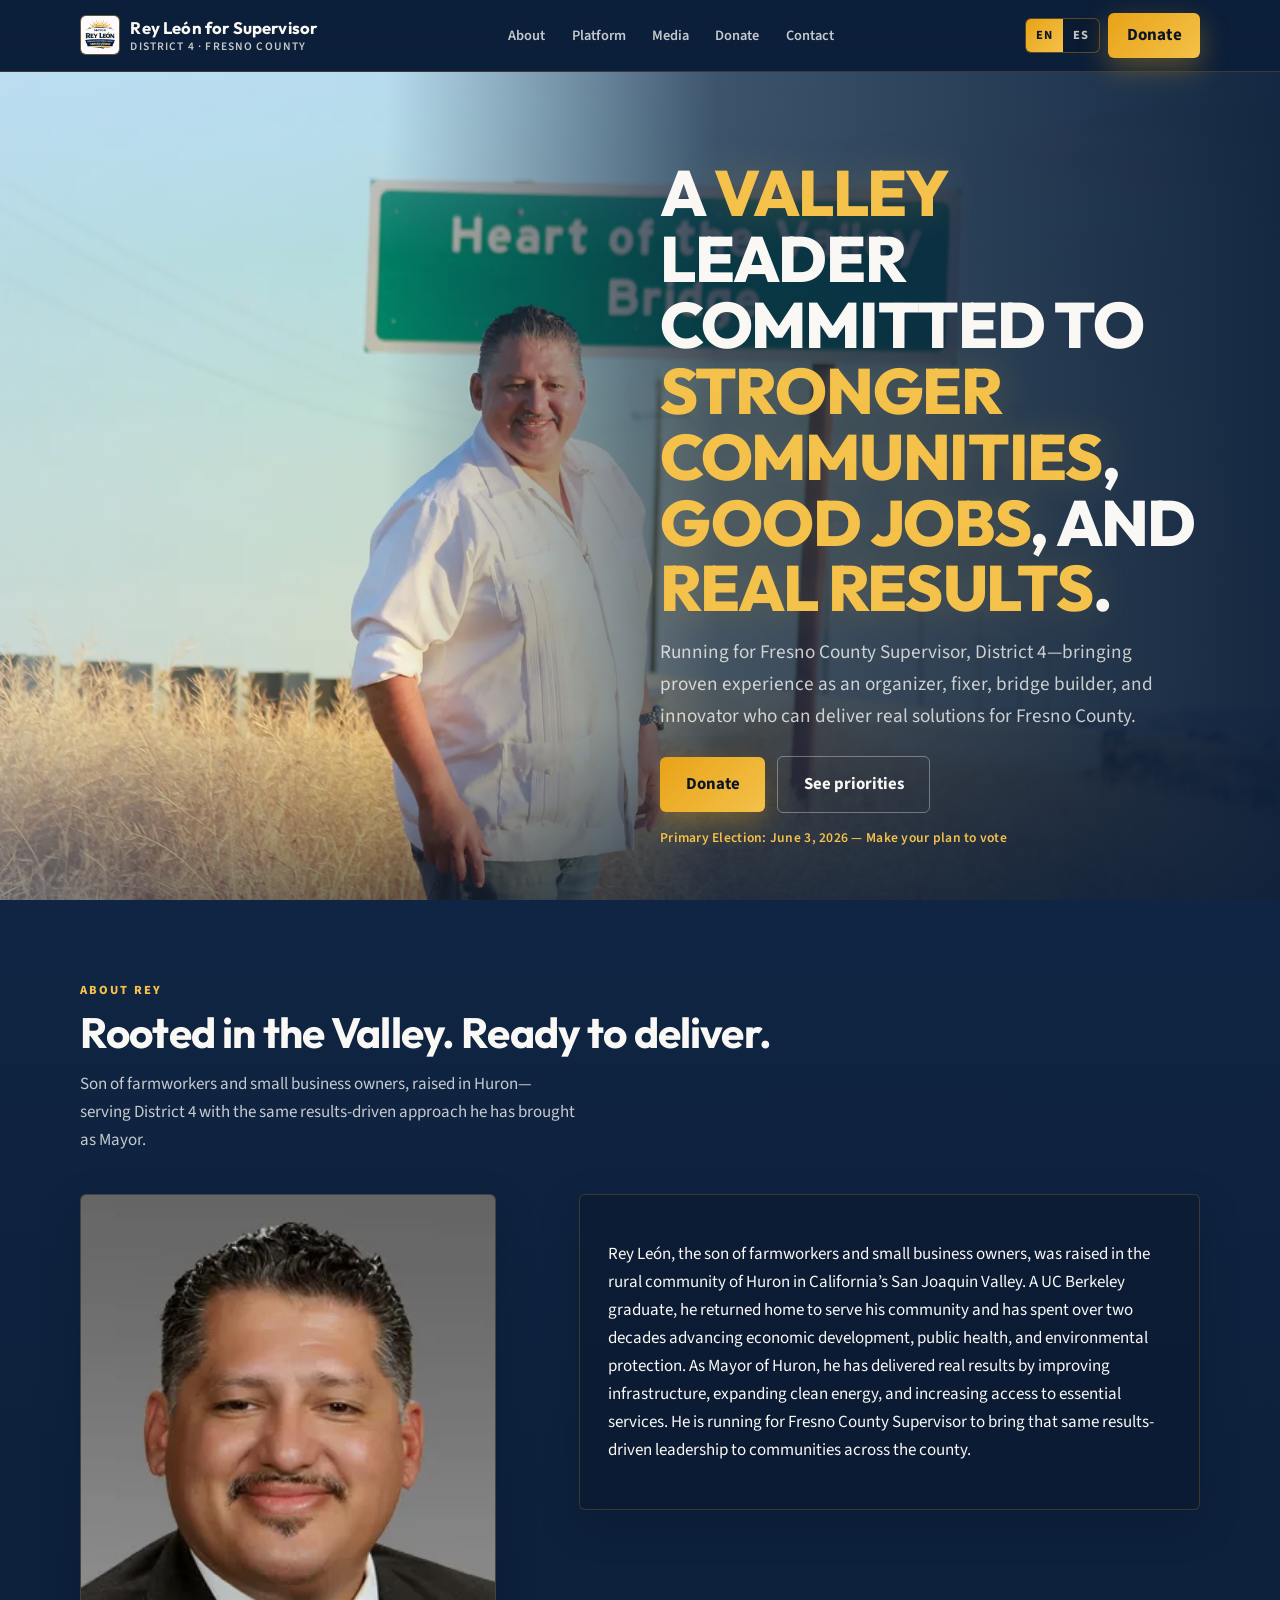
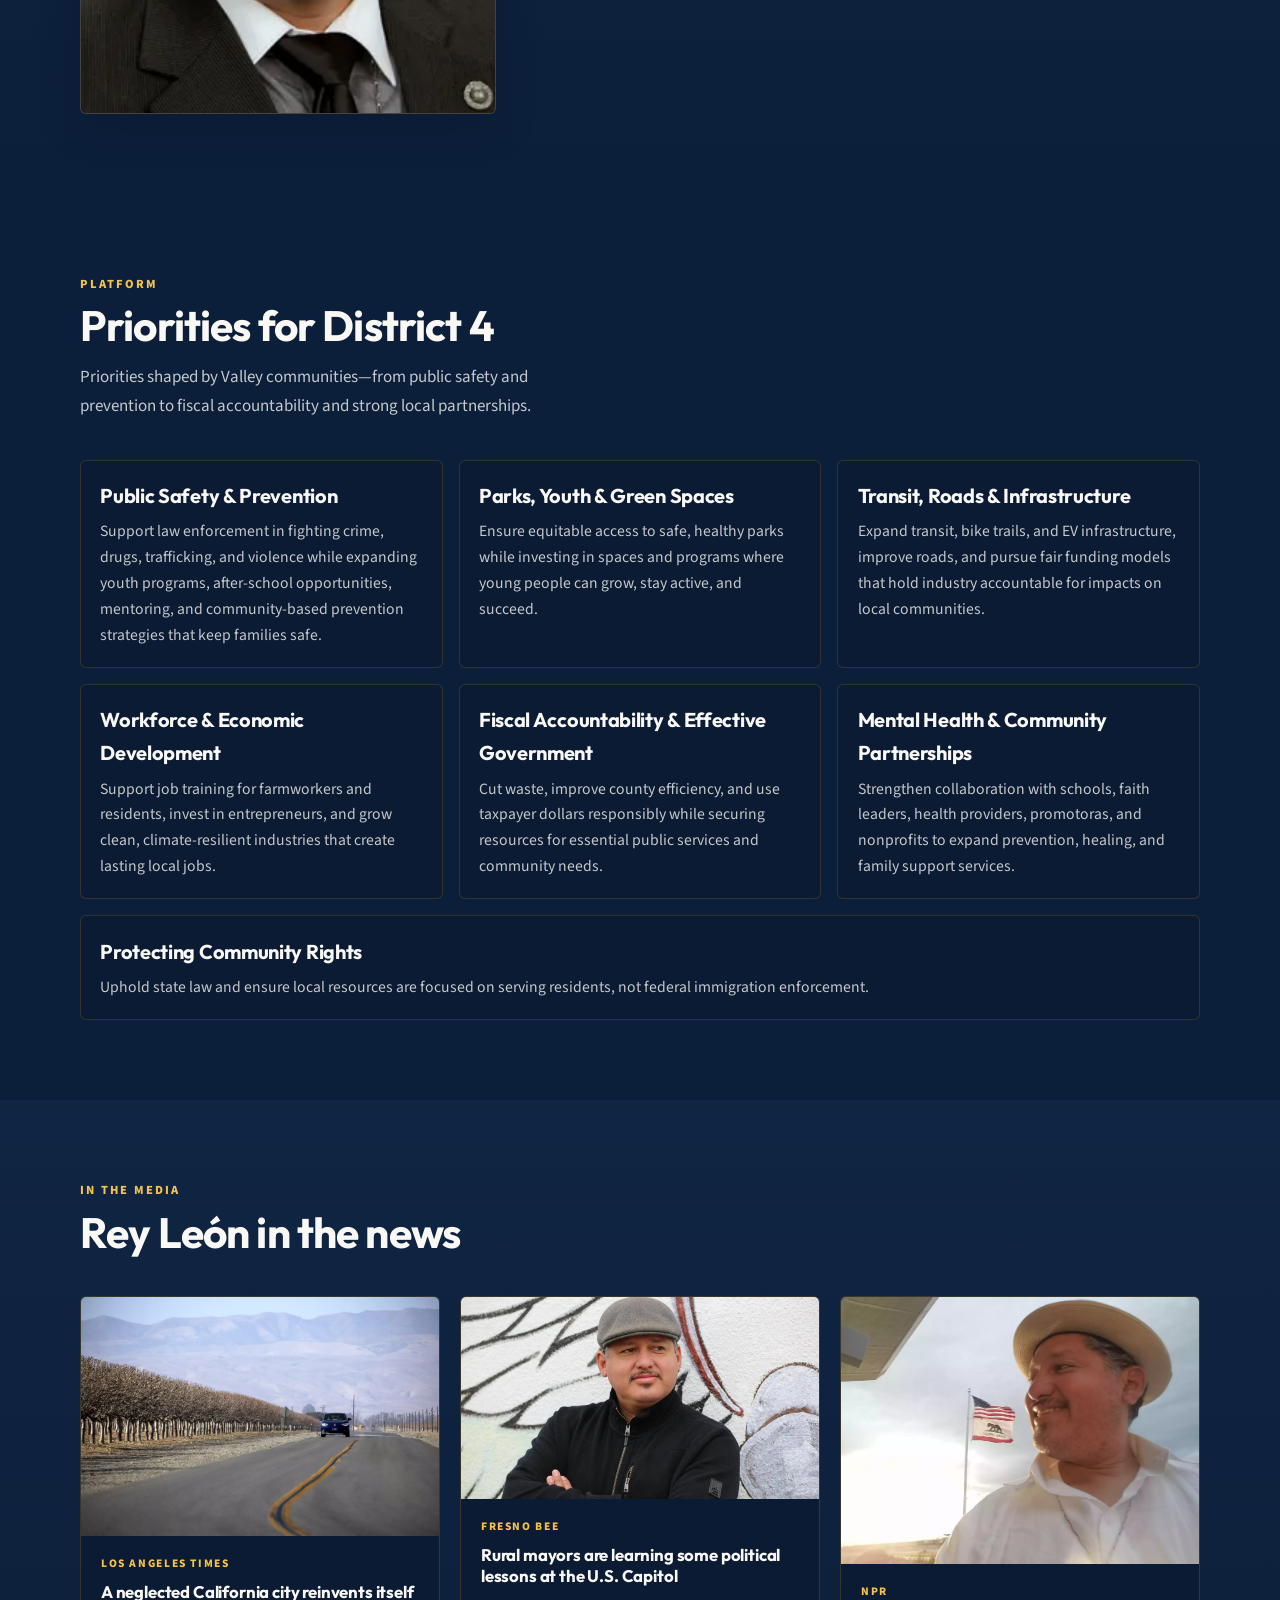
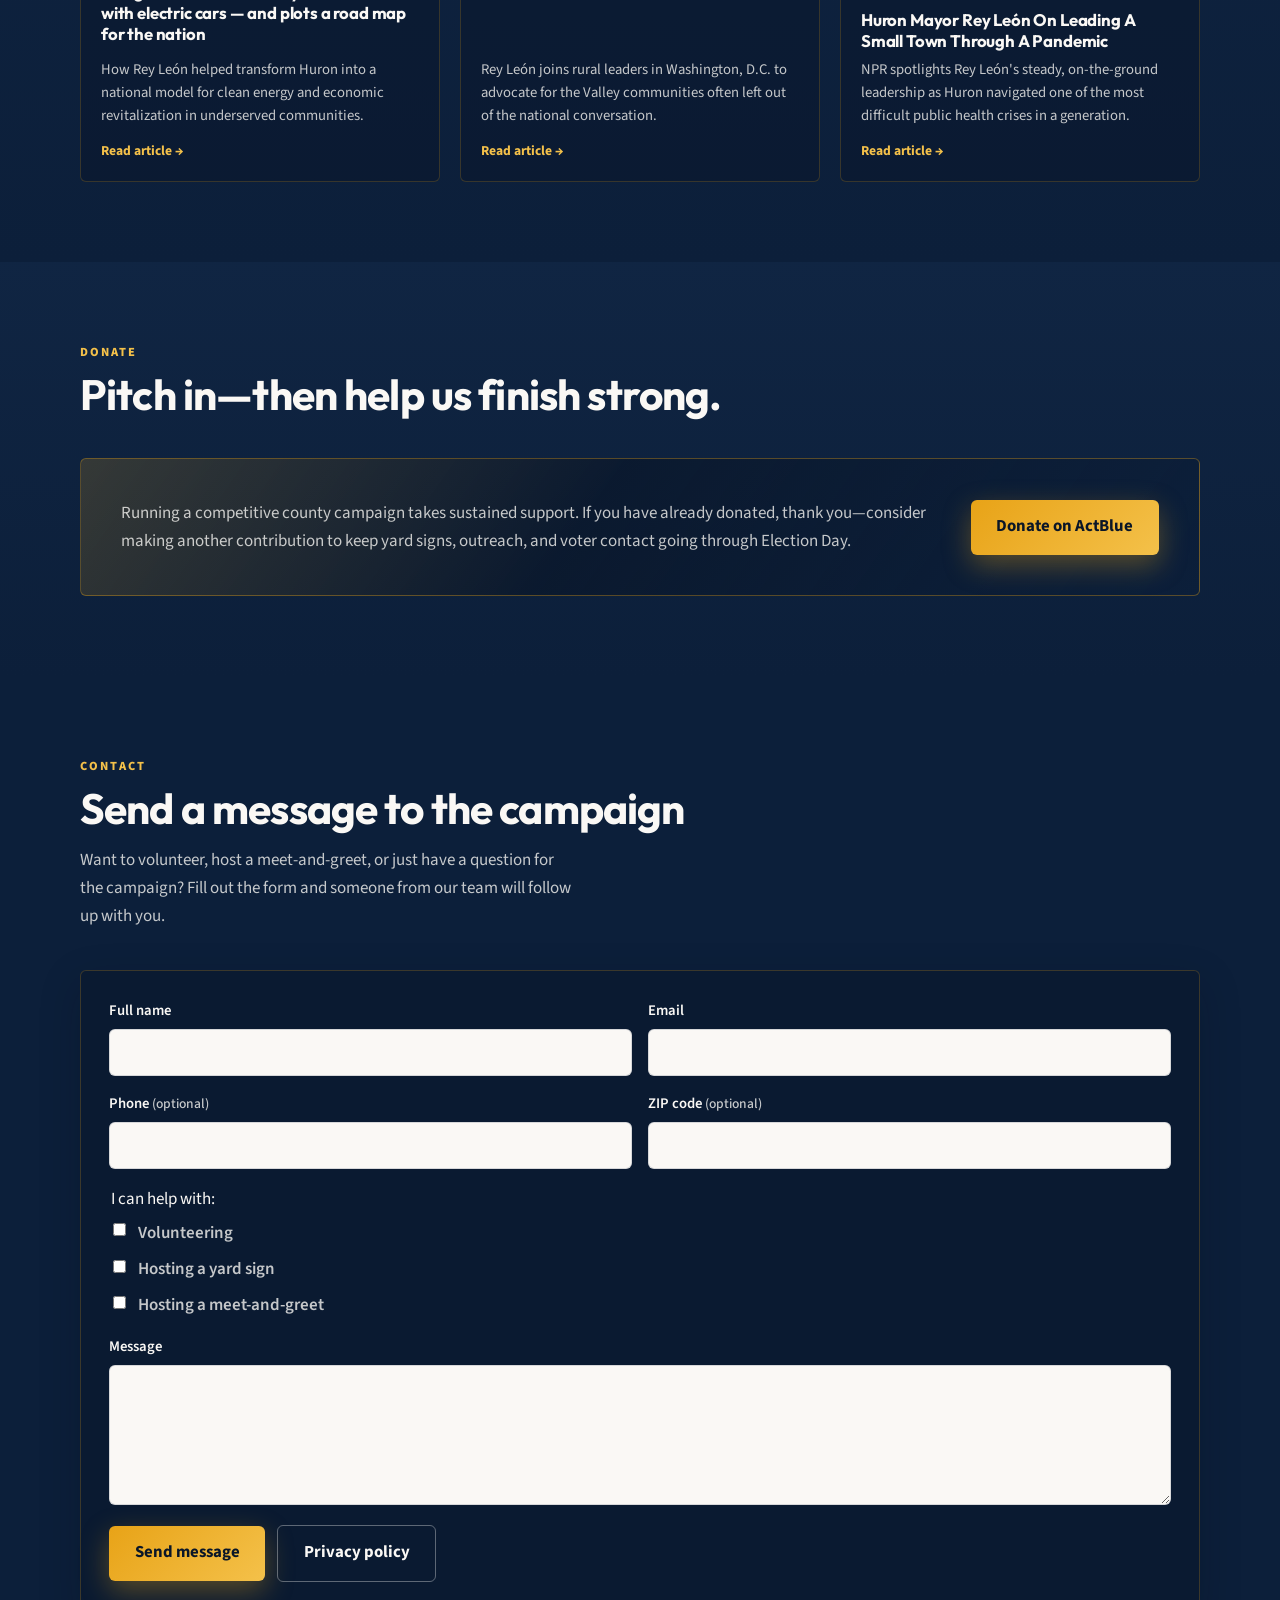
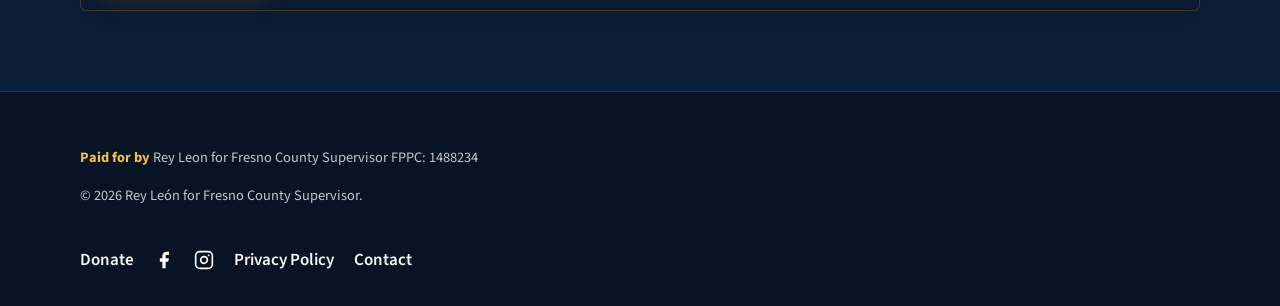
==== commit f5de0058: "clean up" ====
--- a/index.html
+++ b/index.html
@@ -16,6 +16,12 @@
     />
     <link rel="stylesheet" href="css/styles.css" />
     <link rel="icon" href="assets/images/campaign-logo.png" type="image/png" />
+    <meta property="og:type" content="website" />
+    <meta property="og:title" content="Rey León for Fresno County Supervisor — District 4" />
+    <meta property="og:description" content="Rey León for Fresno County Supervisor, District 4—a Valley leader committed to stronger communities, good jobs, and real results." />
+    <meta property="og:image" content="https://leon4supervisor.com/assets/images/rey-leon-hero.webp" />
+    <meta property="og:url" content="https://leon4supervisor.com/" />
+    <meta name="twitter:card" content="summary_large_image" />
   </head>
   <body>
     <a class="skip-link" href="#main">Skip to content</a>
@@ -117,6 +123,7 @@
           width="1365"
           height="911"
           decoding="async"
+          fetchpriority="high"
         />
       </div>
       <section class="hero" aria-labelledby="hero-heading">
@@ -169,6 +176,8 @@
                 <span class="lang-es-only">Ver prioridades</span>
               </a>
             </div>
+            <p class="hero-election-note lang-en-only">Primary Election: June 3, 2026 — Make your plan to vote</p>
+            <p class="hero-election-note lang-es-only">Elección Primaria: 3 de junio de 2026 — Haga su plan para votar</p>
           </div>
           <div class="hero-visual" data-reveal>
             <div class="hero-logo-wrap">
@@ -179,7 +188,6 @@
                 width="760"
                 height="900"
                 decoding="async"
-                fetchpriority="high"
               />
             </div>
           </div>
@@ -345,7 +353,7 @@
                 apoyo a las familias.
               </p>
             </article>
-            <article class="platform-item" data-reveal>
+            <article class="platform-item platform-item--wide" data-reveal>
               <h3 class="lang-en-only">Protecting Community Rights</h3>
               <h3 class="lang-es-only">Protegiendo los Derechos de la Comunidad</h3>
               <p class="lang-en-only">
@@ -550,7 +558,7 @@
               <label class="field" style="margin-top: 1rem">
                 <span class="lang-en-only">Message</span>
                 <span class="lang-es-only">Mensaje</span>
-                <textarea name="message" required></textarea>
+                <textarea name="message"></textarea>
               </label>
 
               <div class="form-actions">
@@ -589,6 +597,18 @@
             <span class="lang-en-only">Donate</span>
             <span class="lang-es-only">Donar</span>
           </a>
+          <a class="footer-social" href="#" rel="noopener noreferrer" target="_blank" aria-label="Facebook">
+            <svg xmlns="http://www.w3.org/2000/svg" width="20" height="20" viewBox="0 0 24 24" fill="currentColor" aria-hidden="true">
+              <path d="M18 2h-3a5 5 0 0 0-5 5v3H7v4h3v8h4v-8h3l1-4h-4V7a1 1 0 0 1 1-1h3z"/>
+            </svg>
+          </a>
+          <a class="footer-social" href="#" rel="noopener noreferrer" target="_blank" aria-label="Instagram">
+            <svg xmlns="http://www.w3.org/2000/svg" width="20" height="20" viewBox="0 0 24 24" fill="none" stroke="currentColor" stroke-width="2" stroke-linecap="round" stroke-linejoin="round" aria-hidden="true">
+              <rect x="2" y="2" width="20" height="20" rx="5" ry="5"/>
+              <path d="M16 11.37A4 4 0 1 1 12.63 8 4 4 0 0 1 16 11.37z"/>
+              <line x1="17.5" y1="6.5" x2="17.51" y2="6.5"/>
+            </svg>
+          </a>
           <a href="privacy.html">
             <span class="lang-en-only">Privacy Policy</span>
             <span class="lang-es-only">Política de privacidad</span>
--- a/css/styles.css
+++ b/css/styles.css
@@ -680,6 +680,14 @@
   align-items: center;
 }
 
+.hero-election-note {
+  margin: 0.85rem 0 0;
+  font-size: 0.85rem;
+  font-weight: 600;
+  color: var(--color-gold-bright);
+  letter-spacing: 0.02em;
+}
+
 .hero-visual {
   display: none;
 }
@@ -923,6 +931,10 @@
   .platform-grid {
     grid-template-columns: repeat(3, 1fr);
   }
+
+  .platform-item--wide {
+    grid-column: 1 / -1;
+  }
 }
 
 .platform-item {
@@ -1083,6 +1095,18 @@
   color: var(--color-gold-bright);
 }
 
+.footer-social {
+  display: inline-flex;
+  align-items: center;
+  color: var(--color-white);
+  transition: color 0.2s ease;
+}
+
+.footer-social:hover {
+  color: var(--color-gold-bright);
+  text-decoration: none;
+}
+
 [data-reveal] {
   opacity: 0;
   transform: translateY(14px);
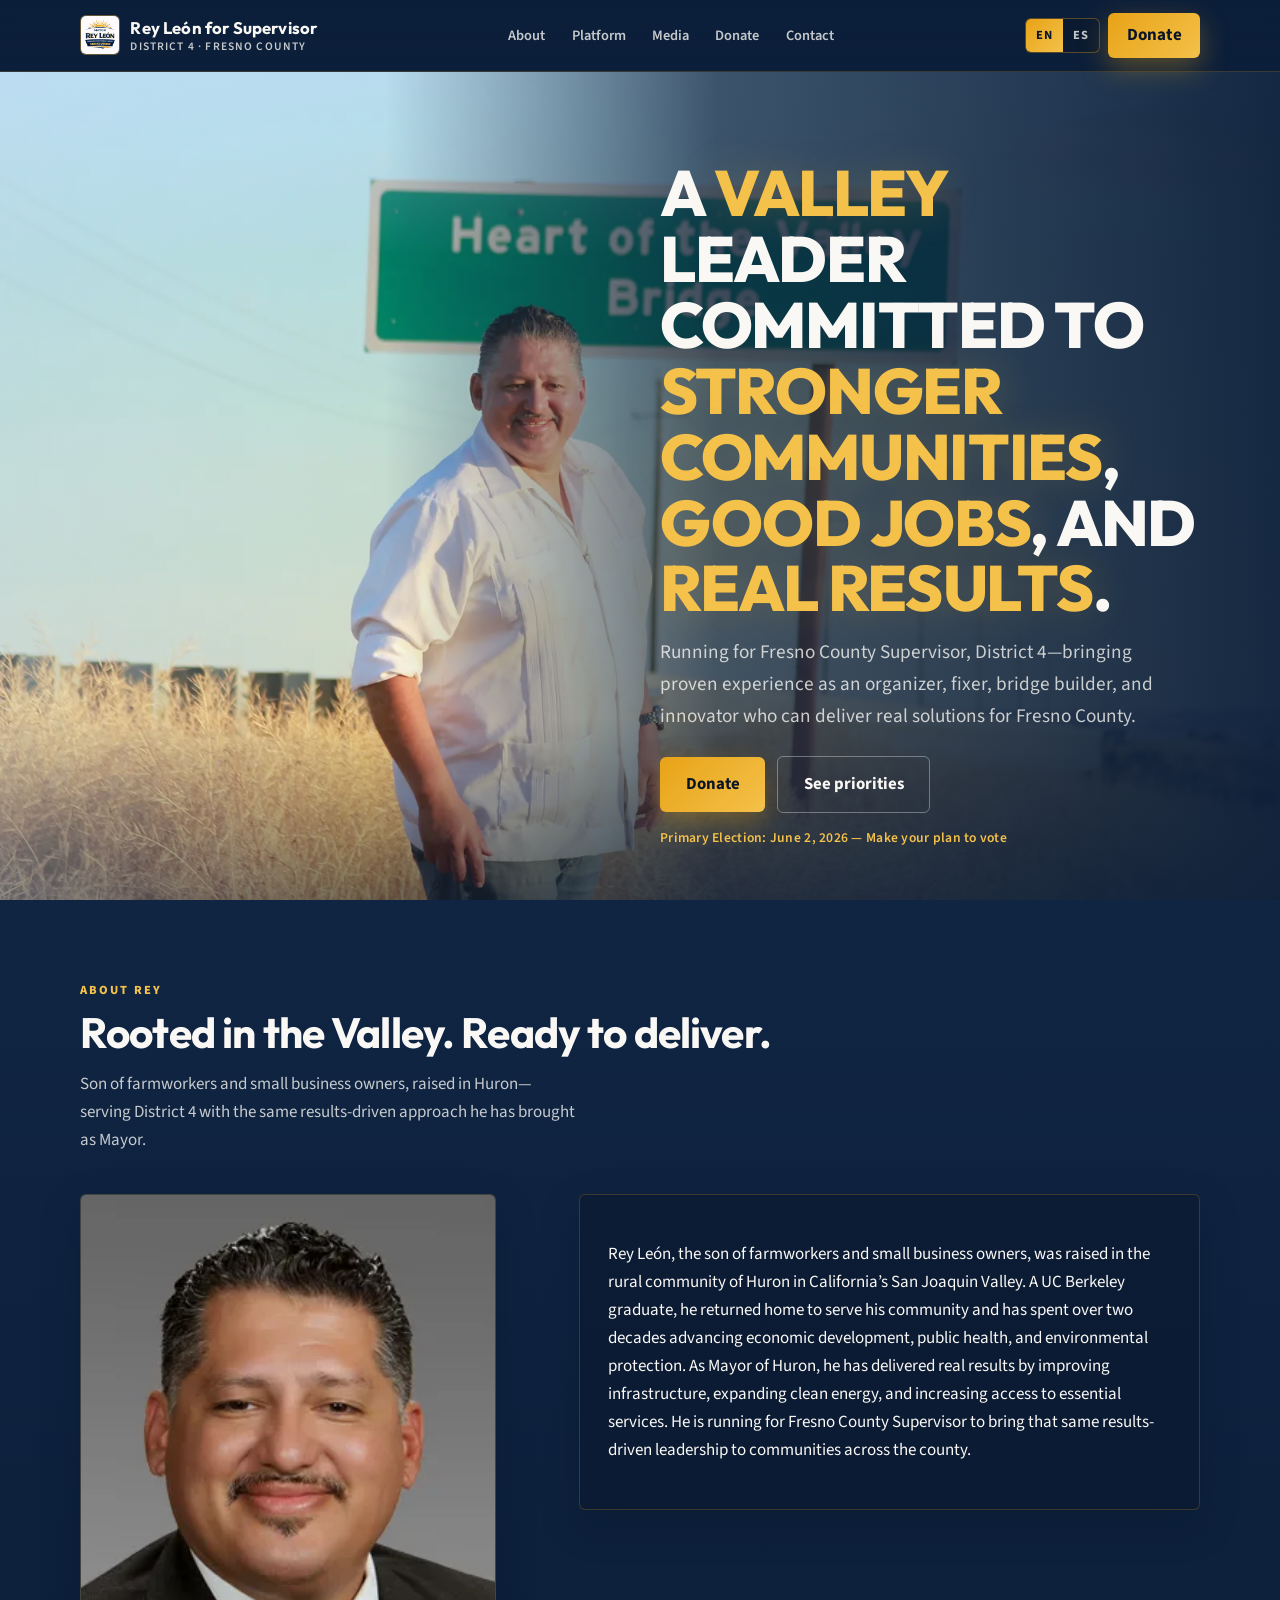
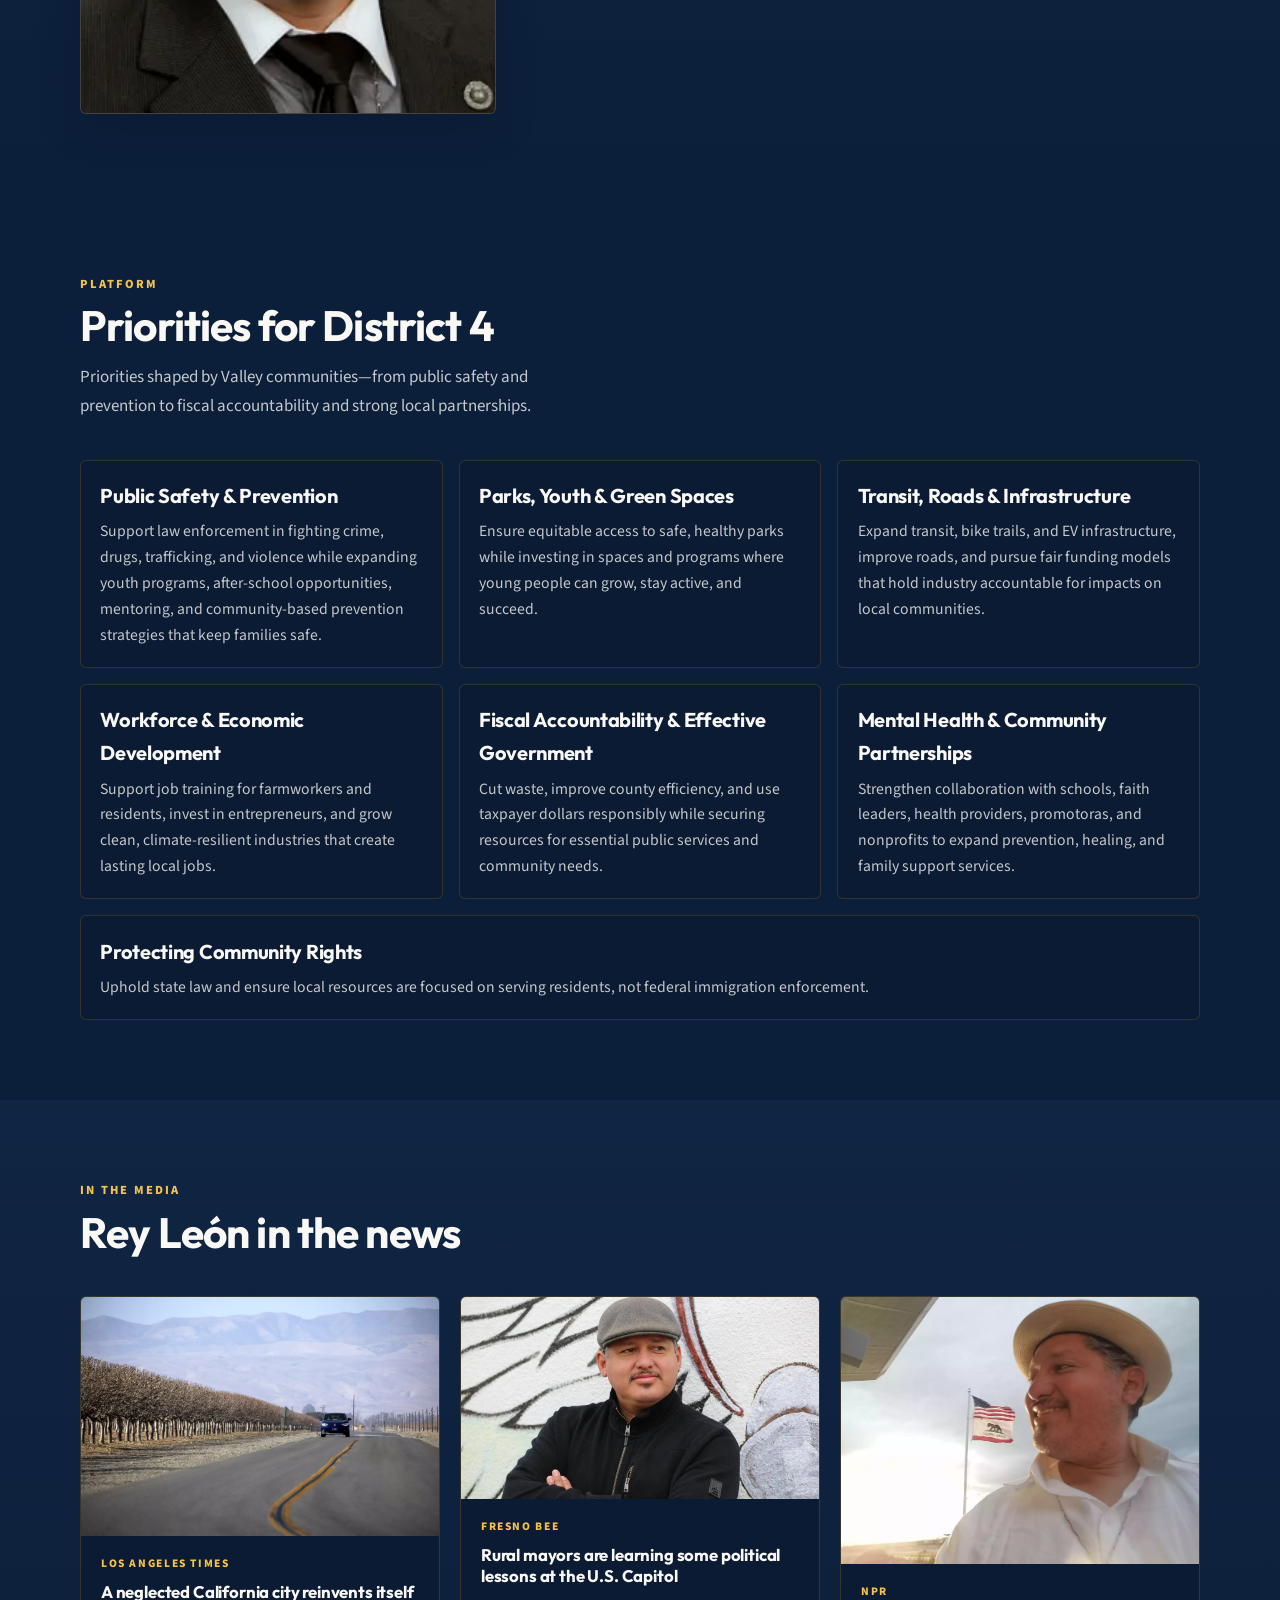
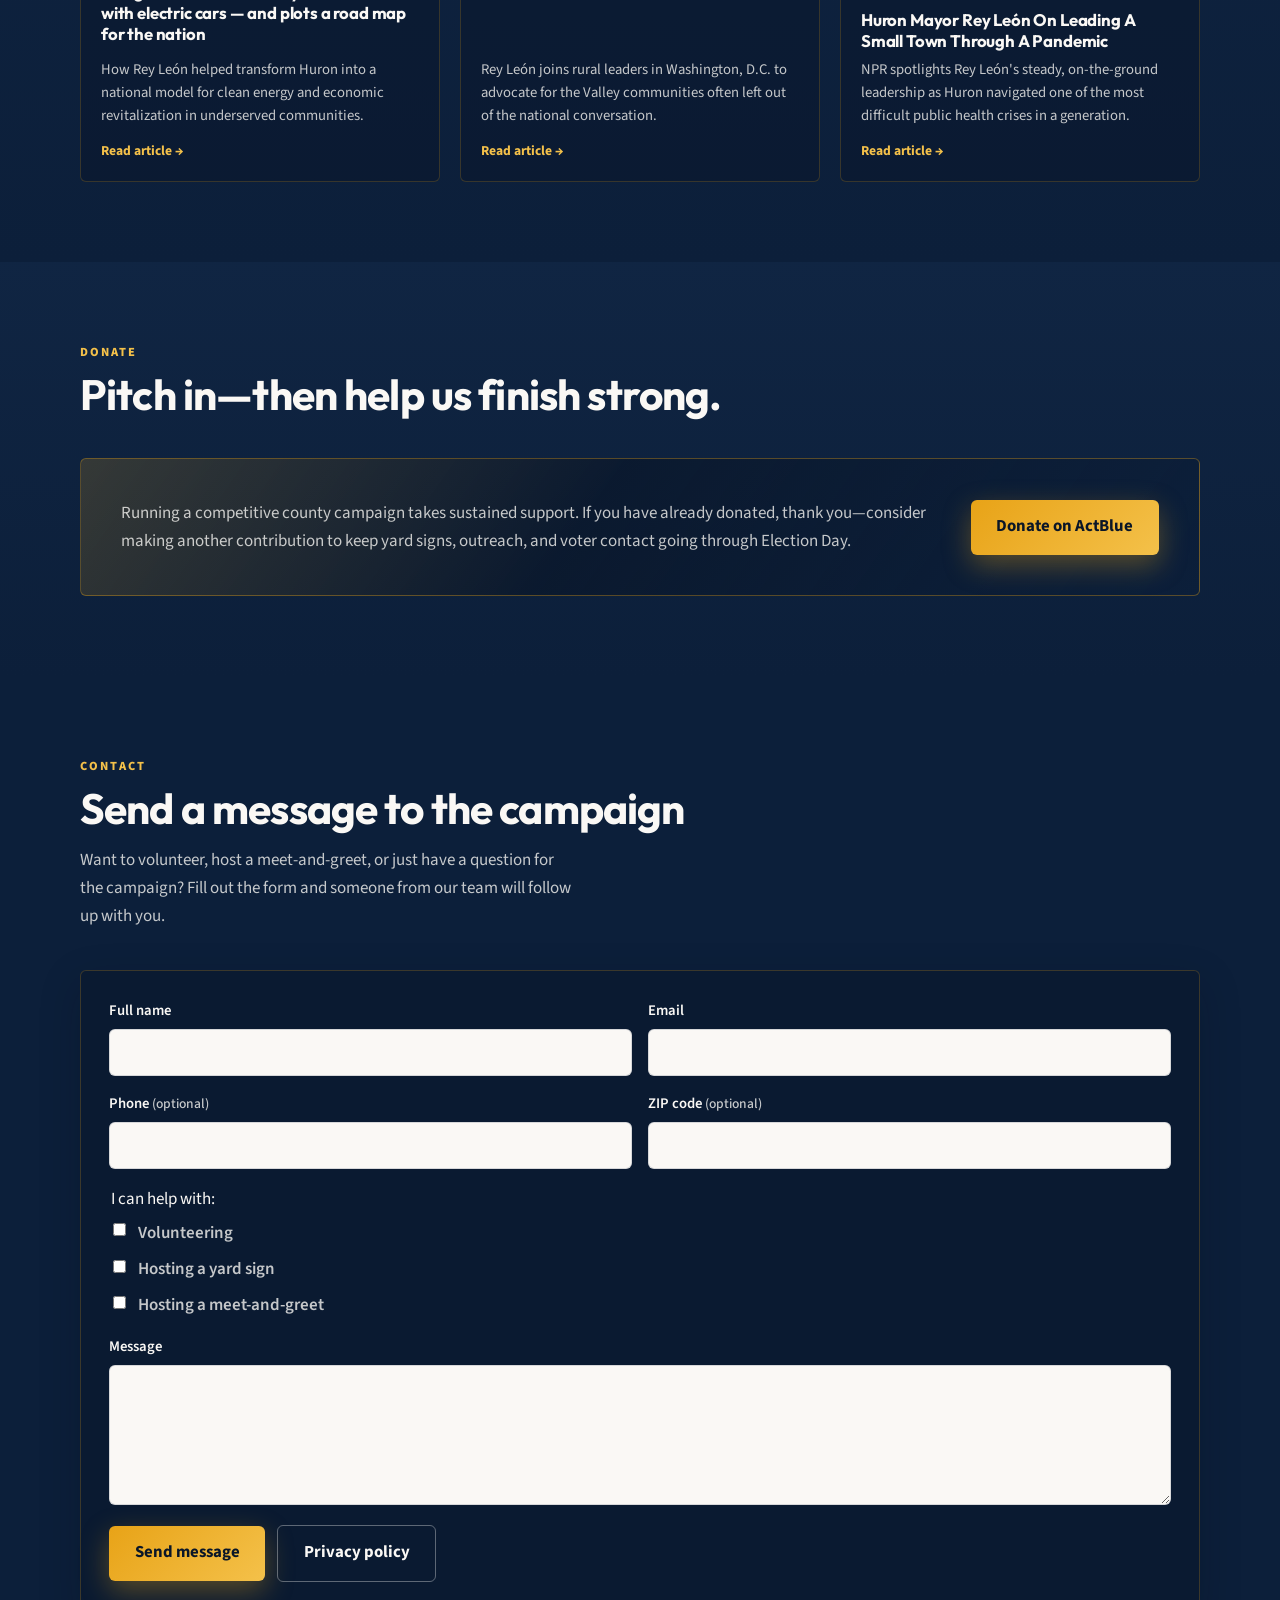
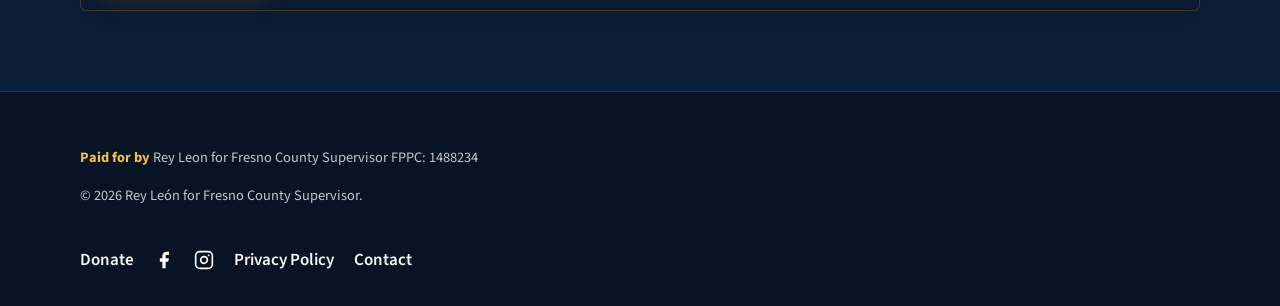
==== commit 6cbd2d81: "june 2nd electiono" ====
--- a/index.html
+++ b/index.html
@@ -176,8 +176,8 @@
                 <span class="lang-es-only">Ver prioridades</span>
               </a>
             </div>
-            <p class="hero-election-note lang-en-only">Primary Election: June 3, 2026 — Make your plan to vote</p>
-            <p class="hero-election-note lang-es-only">Elección Primaria: 3 de junio de 2026 — Haga su plan para votar</p>
+            <p class="hero-election-note lang-en-only">Primary Election: June 2, 2026 — Make your plan to vote</p>
+            <p class="hero-election-note lang-es-only">Elección Primaria: 2 de junio de 2026 — Haga su plan para votar</p>
           </div>
           <div class="hero-visual" data-reveal>
             <div class="hero-logo-wrap">
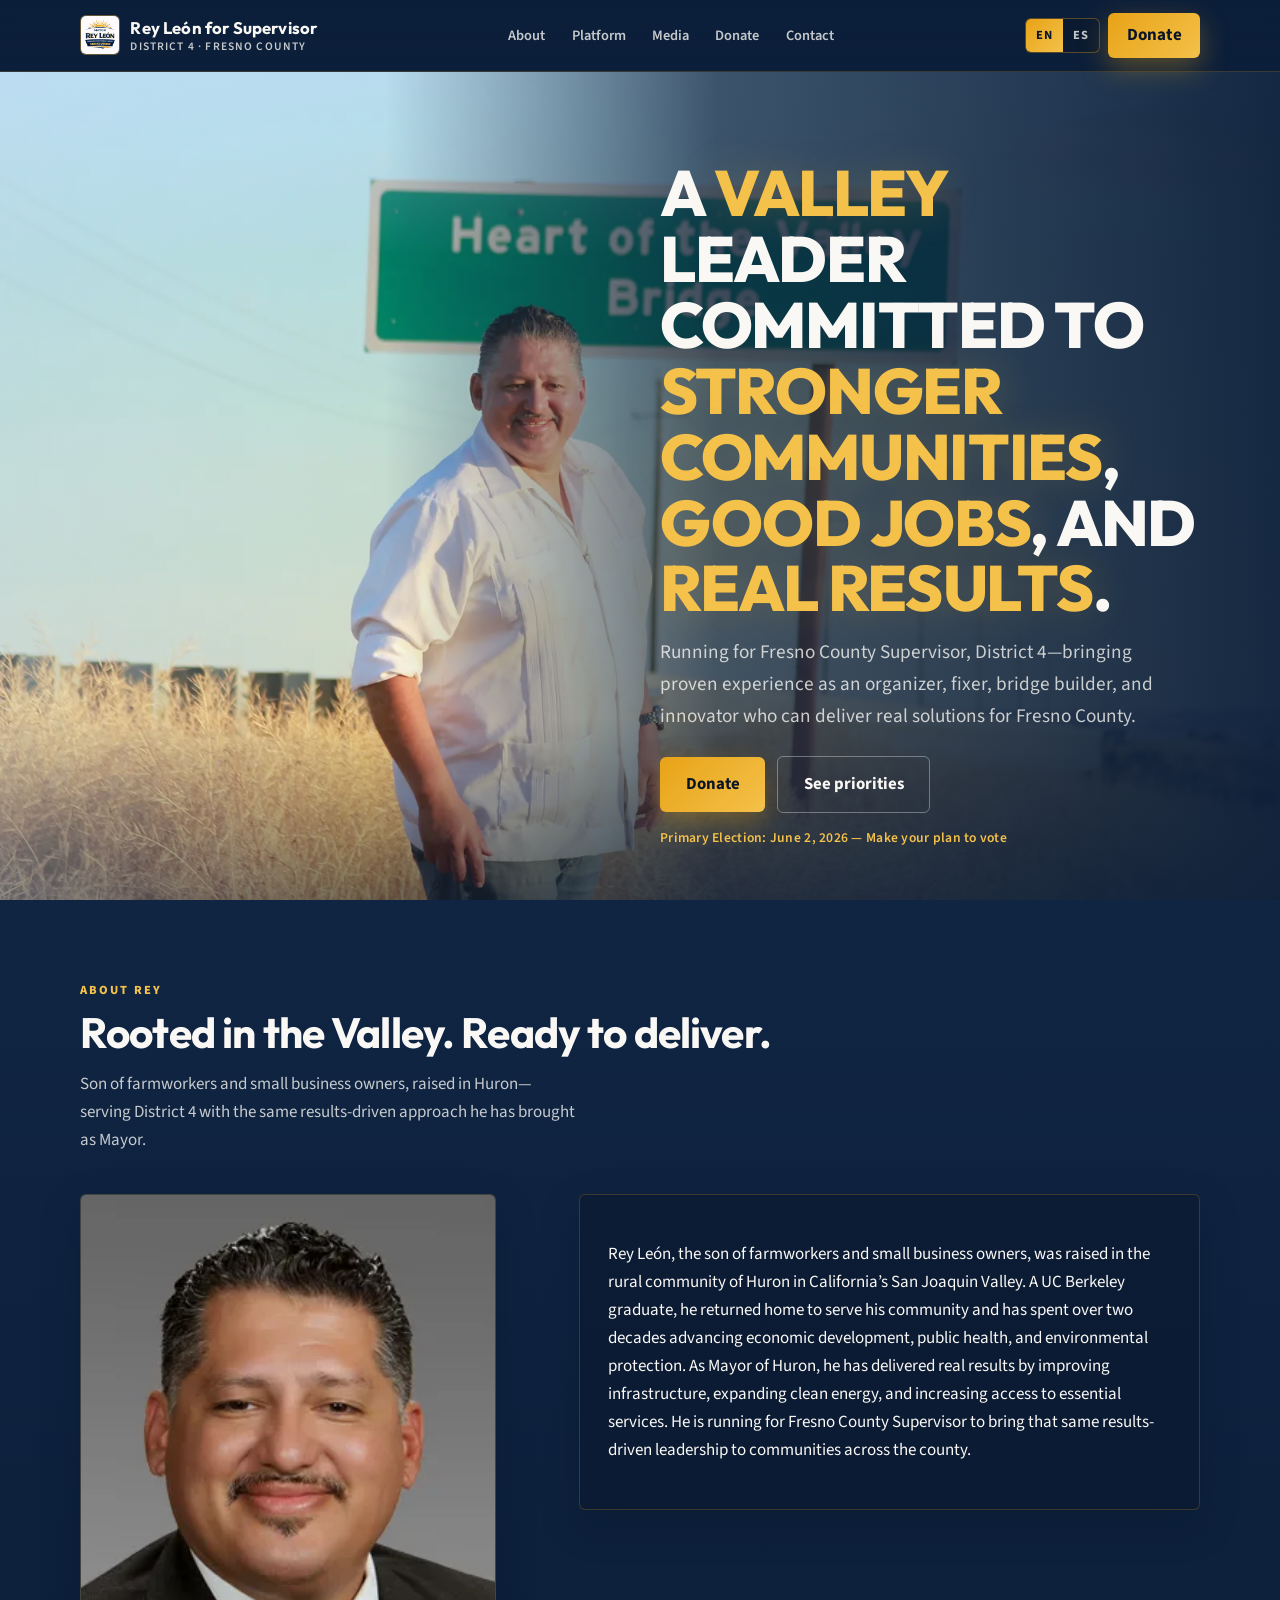
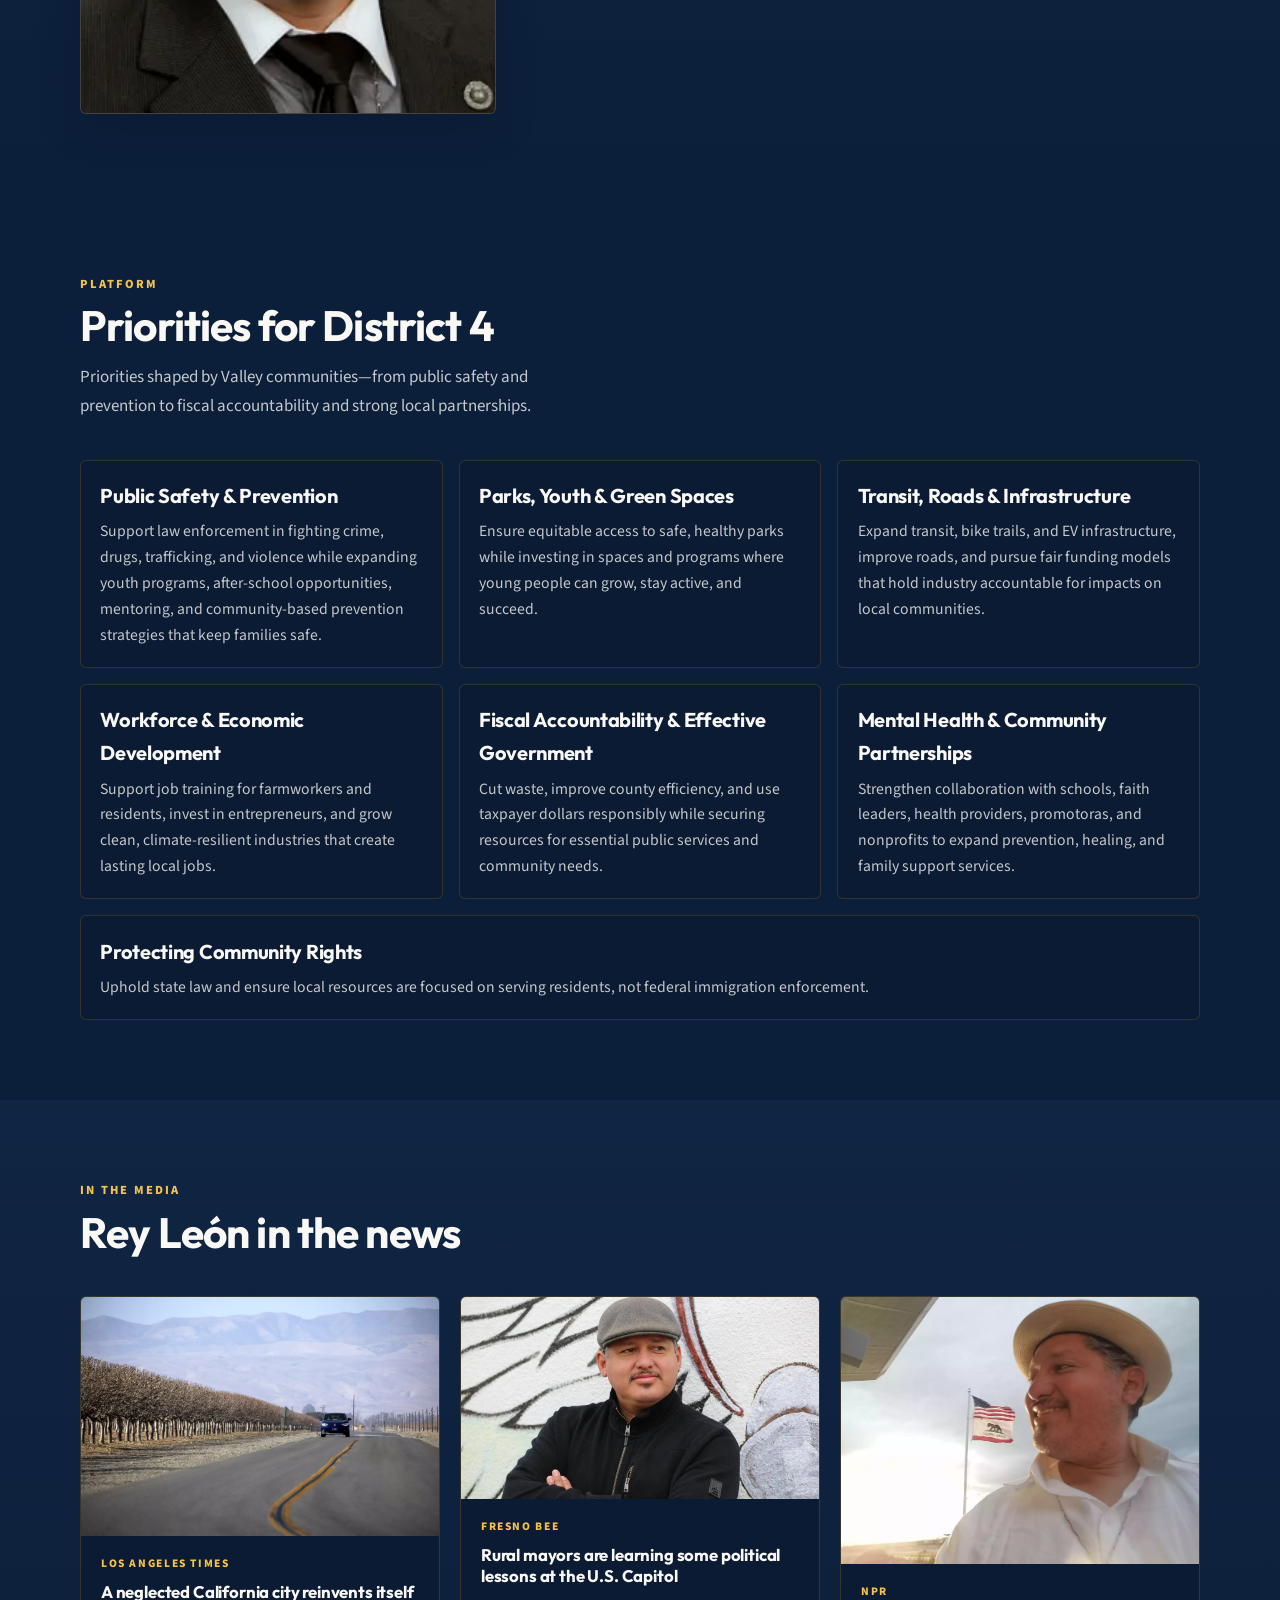
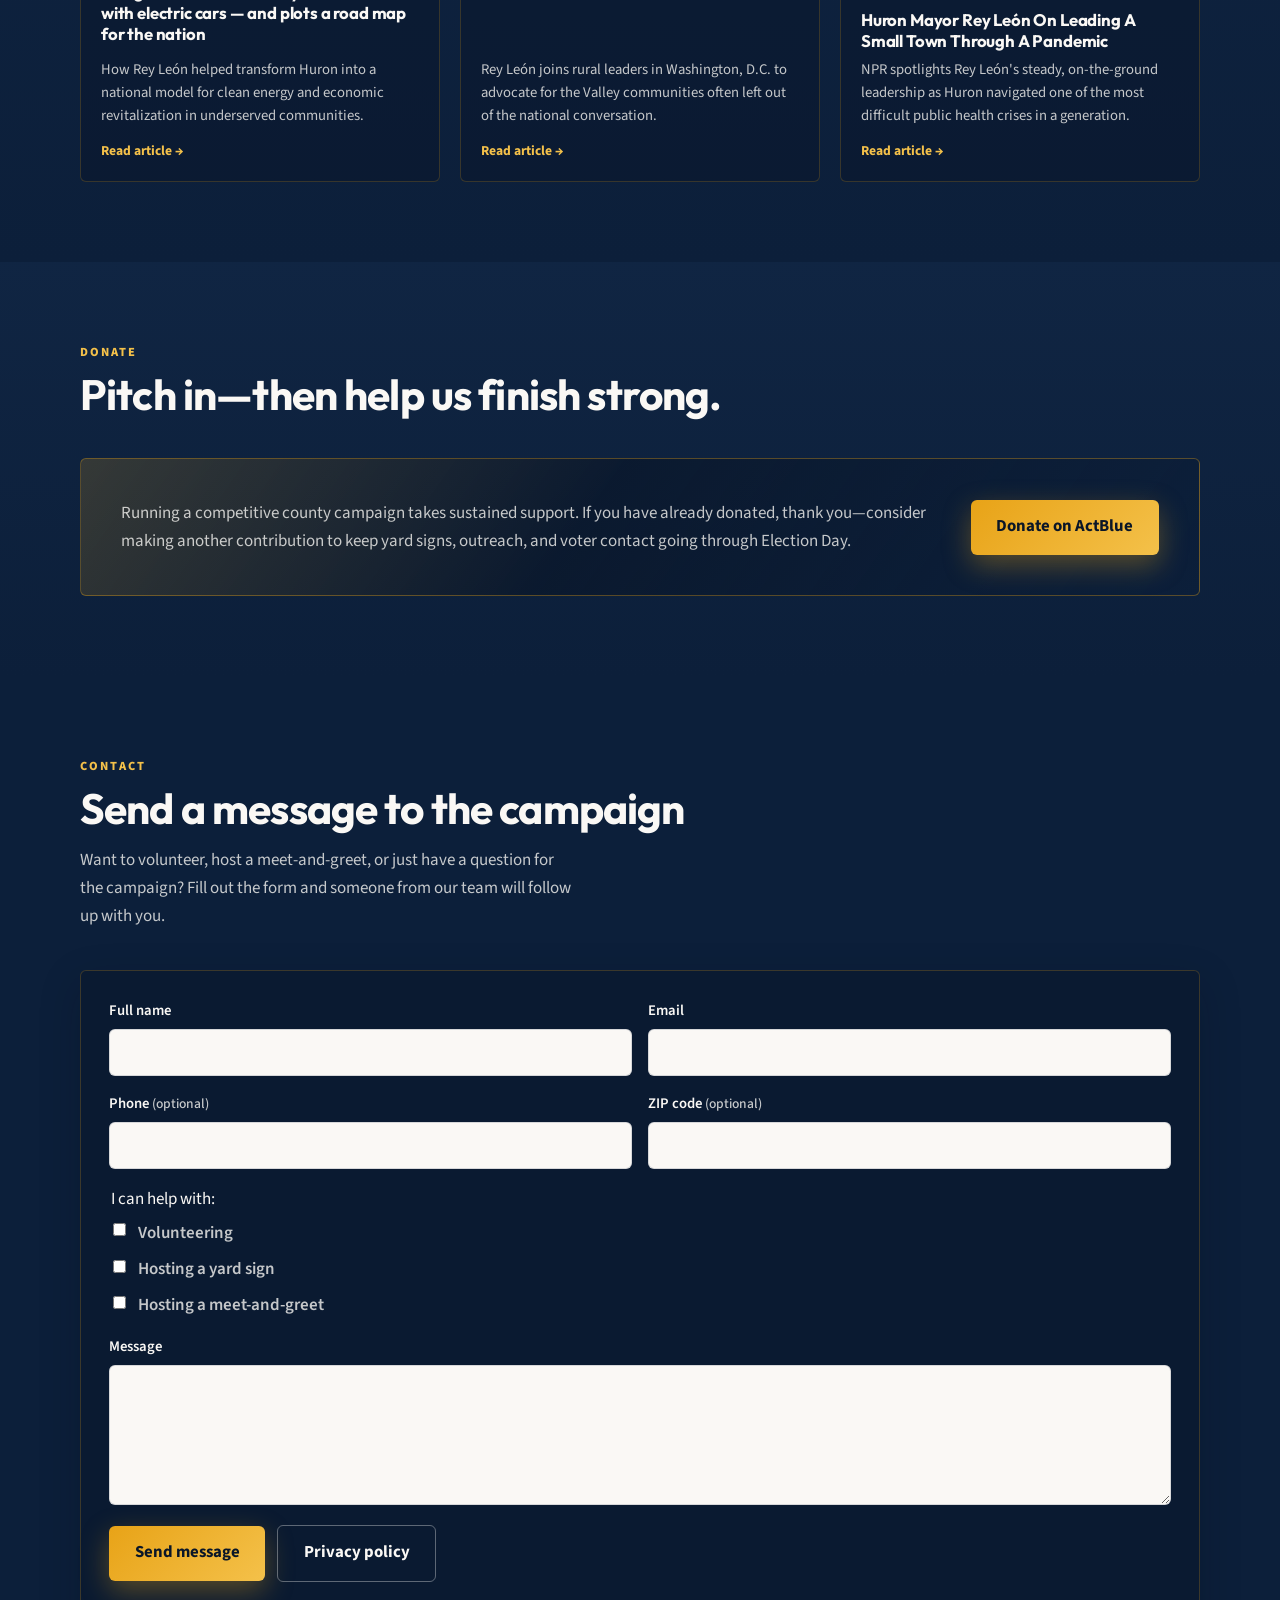
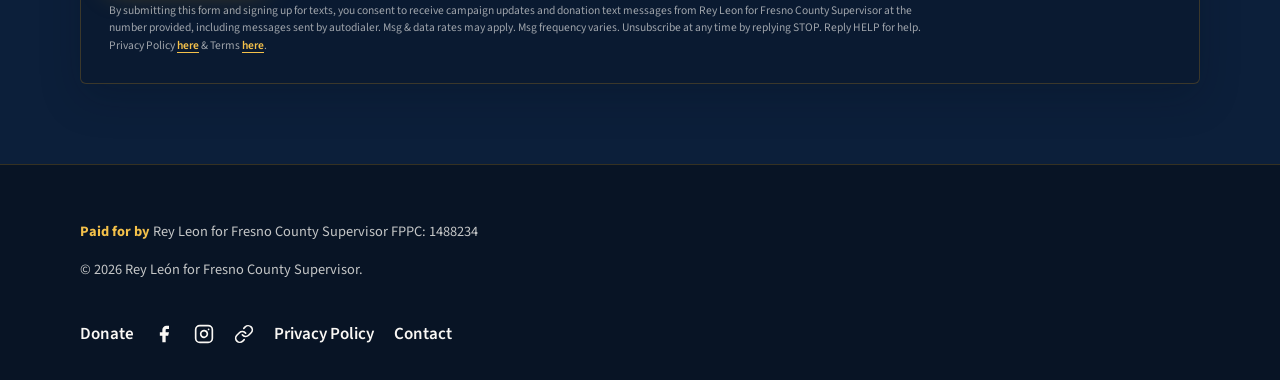
==== commit e714cd9a: "privacy disclosures" ====
--- a/index.html
+++ b/index.html
@@ -571,6 +571,24 @@
                   <span class="lang-es-only">Política de privacidad</span>
                 </a>
               </div>
+
+              <p class="form-disclaimer lang-en-only">
+                By submitting this form and signing up for texts, you consent to receive campaign
+                updates and donation text messages from Rey Leon for Fresno County Supervisor at the
+                number provided, including messages sent by autodialer. Msg &amp; data rates may
+                apply. Msg frequency varies. Unsubscribe at any time by replying STOP. Reply HELP
+                for help. Privacy Policy
+                <a href="privacy.html">here</a> &amp; Terms <a href="terms.html">here</a>.
+              </p>
+              <p class="form-disclaimer lang-es-only">
+                Al enviar este formulario y registrarse para recibir mensajes de texto, usted
+                acepta recibir actualizaciones de la campaña y mensajes de texto sobre donaciones
+                de Rey León para Supervisor del Condado de Fresno al número indicado, incluidos los
+                enviados con marcador automático. Pueden aplicarse tarifas por mensajes y datos. La
+                frecuencia de los mensajes varía. Puede darse de baja en cualquier momento
+                respondiendo STOP. Responda HELP para obtener ayuda. Política de privacidad
+                <a href="privacy.html">aquí</a> y Términos <a href="terms.html">aquí</a>.
+              </p>
             </form>
           </div>
         </div>
@@ -597,16 +615,40 @@
             <span class="lang-en-only">Donate</span>
             <span class="lang-es-only">Donar</span>
           </a>
-          <a class="footer-social" href="#" rel="noopener noreferrer" target="_blank" aria-label="Facebook">
+          <a
+            class="footer-social"
+            href="https://www.facebook.com/leonforsupervisor"
+            rel="noopener noreferrer"
+            target="_blank"
+            aria-label="Facebook"
+          >
             <svg xmlns="http://www.w3.org/2000/svg" width="20" height="20" viewBox="0 0 24 24" fill="currentColor" aria-hidden="true">
               <path d="M18 2h-3a5 5 0 0 0-5 5v3H7v4h3v8h4v-8h3l1-4h-4V7a1 1 0 0 1 1-1h3z"/>
             </svg>
           </a>
-          <a class="footer-social" href="#" rel="noopener noreferrer" target="_blank" aria-label="Instagram">
+          <a
+            class="footer-social"
+            href="https://www.instagram.com/leon4supervisor/"
+            rel="noopener noreferrer"
+            target="_blank"
+            aria-label="Instagram"
+          >
             <svg xmlns="http://www.w3.org/2000/svg" width="20" height="20" viewBox="0 0 24 24" fill="none" stroke="currentColor" stroke-width="2" stroke-linecap="round" stroke-linejoin="round" aria-hidden="true">
               <rect x="2" y="2" width="20" height="20" rx="5" ry="5"/>
               <path d="M16 11.37A4 4 0 1 1 12.63 8 4 4 0 0 1 16 11.37z"/>
               <line x1="17.5" y1="6.5" x2="17.51" y2="6.5"/>
+            </svg>
+          </a>
+          <a
+            class="footer-social"
+            href="https://linktr.ee/leon4supervisor"
+            rel="noopener noreferrer"
+            target="_blank"
+            aria-label="Linktree"
+          >
+            <svg xmlns="http://www.w3.org/2000/svg" width="20" height="20" viewBox="0 0 24 24" fill="none" stroke="currentColor" stroke-width="2" stroke-linecap="round" stroke-linejoin="round" aria-hidden="true">
+              <path d="M10 13a5 5 0 0 0 7.54.54l3-3a5 5 0 0 0-7.07-7.07l-1.72 1.71" />
+              <path d="M14 11a5 5 0 0 0-7.54-.54l-3 3a5 5 0 0 0 7.07 7.07l1.71-1.71" />
             </svg>
           </a>
           <a href="privacy.html">
--- a/css/styles.css
+++ b/css/styles.css
@@ -355,6 +355,23 @@
   flex-wrap: wrap;
   gap: 0.75rem;
   align-items: center;
+}
+
+.form-disclaimer {
+  margin: 1.25rem 0 0;
+  font-size: 0.72rem;
+  line-height: 1.55;
+  color: rgba(250, 248, 245, 0.62);
+  max-width: 52rem;
+}
+
+.form-disclaimer a {
+  color: var(--color-gold-bright);
+  font-weight: 600;
+}
+
+.form-disclaimer a:hover {
+  color: var(--color-white);
 }
 
 .thanks-ctas {
@@ -581,8 +598,8 @@
 
 @media (max-width: 899px) {
   .hero {
+    height: auto;
     padding-top: 30px;
-    /* overflow: auto; */
   }
 
   .hero-bg {
